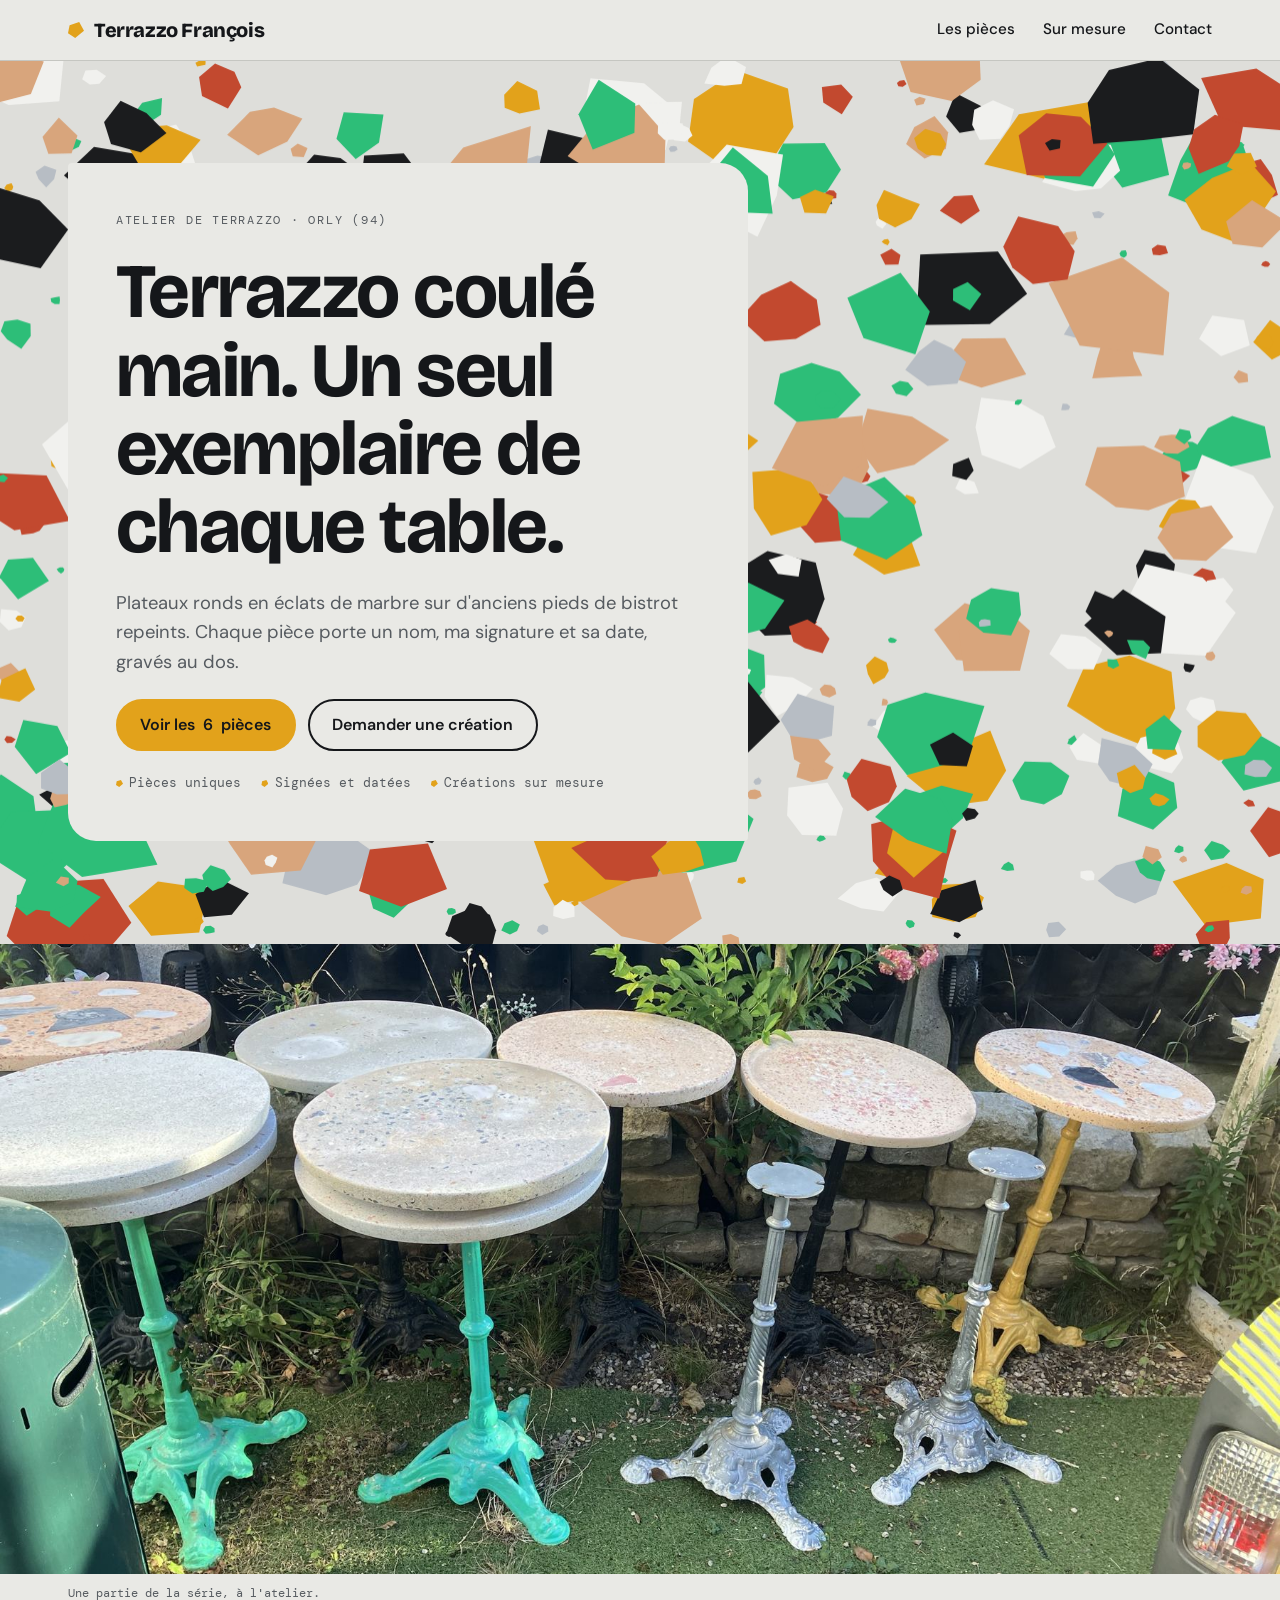
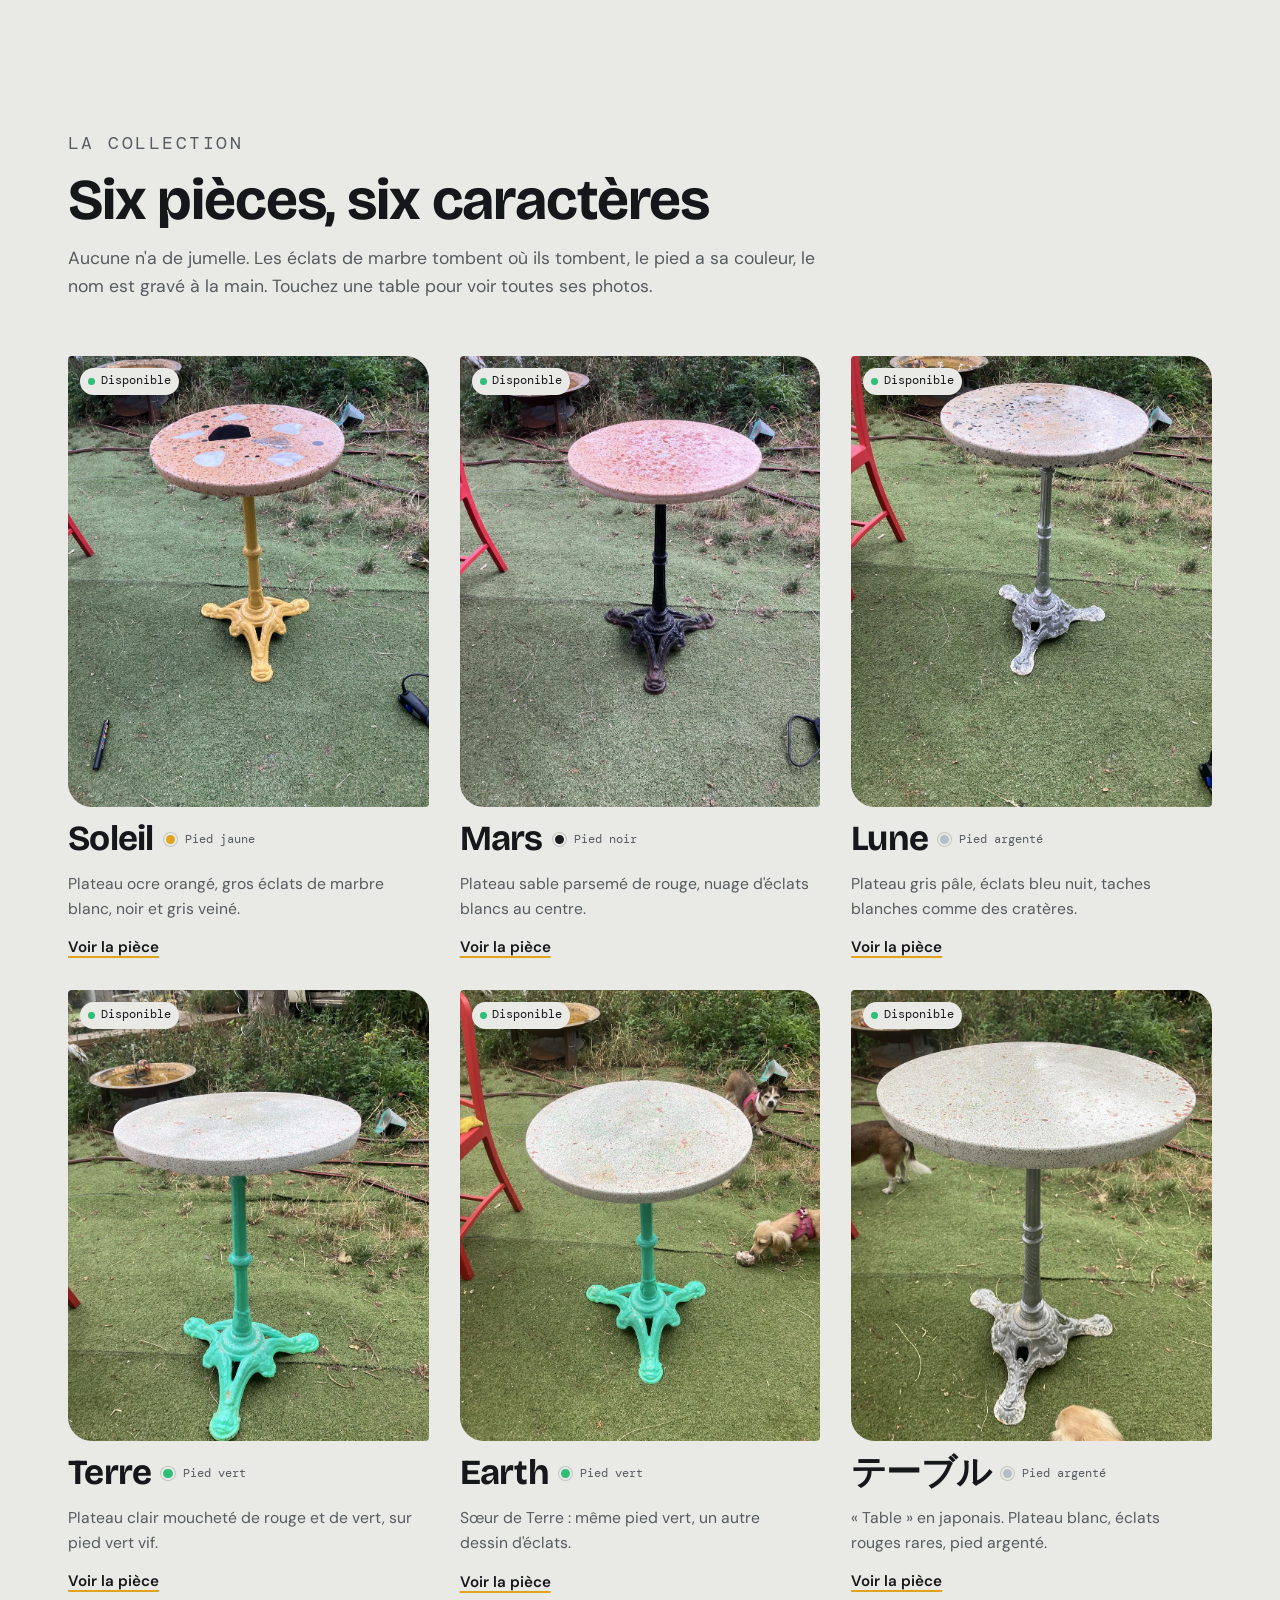
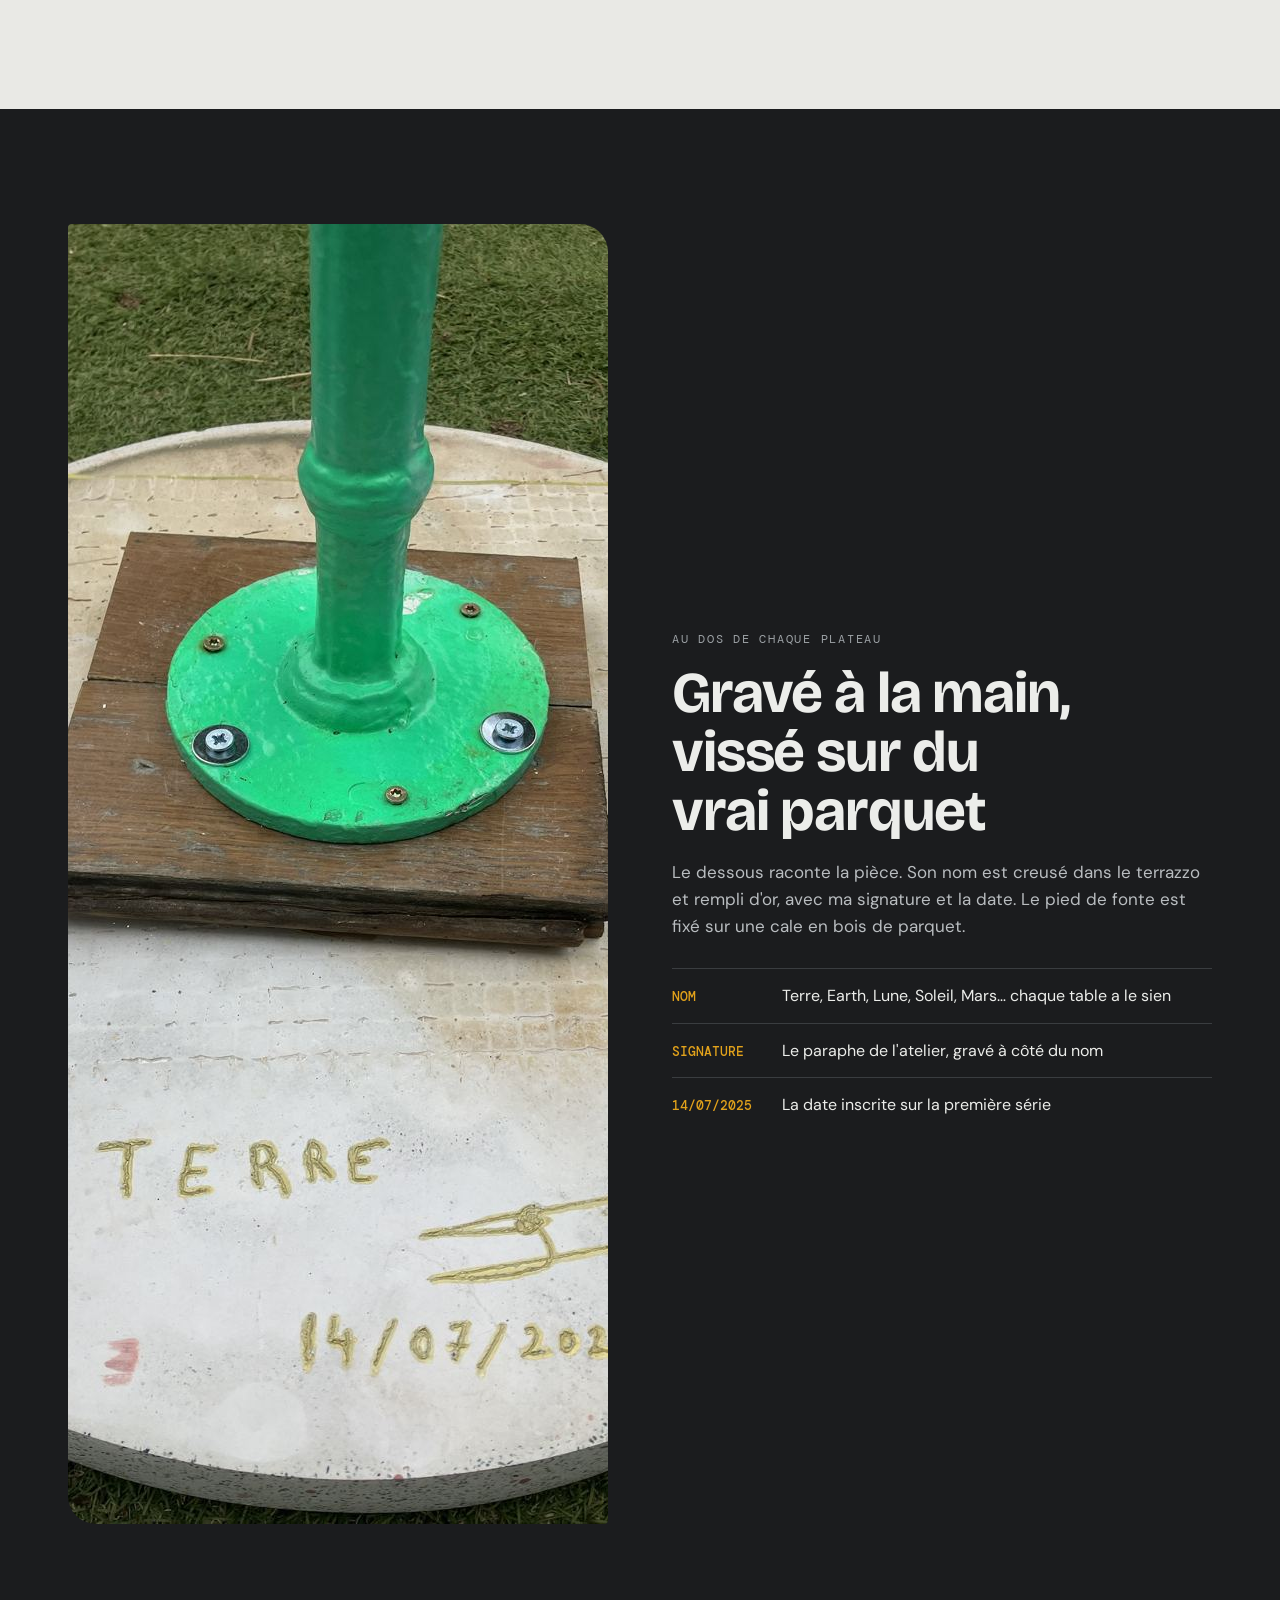
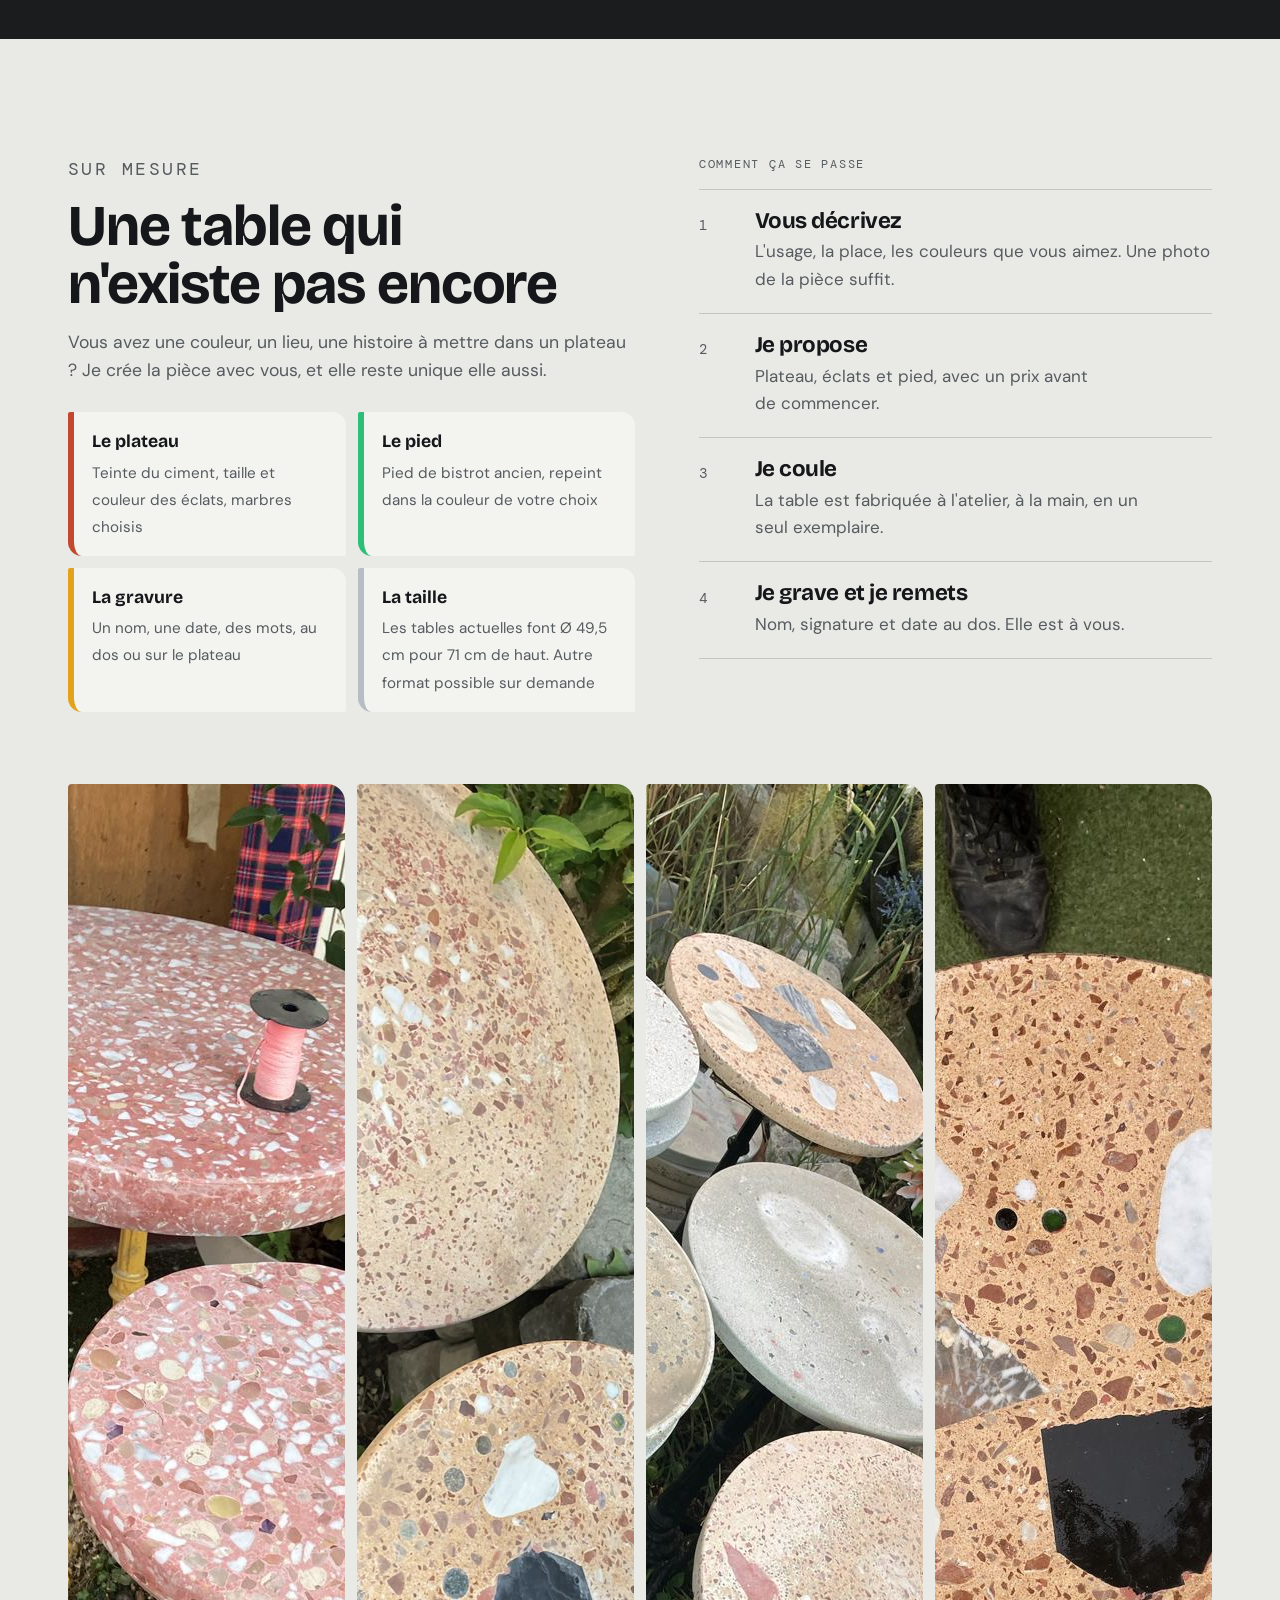
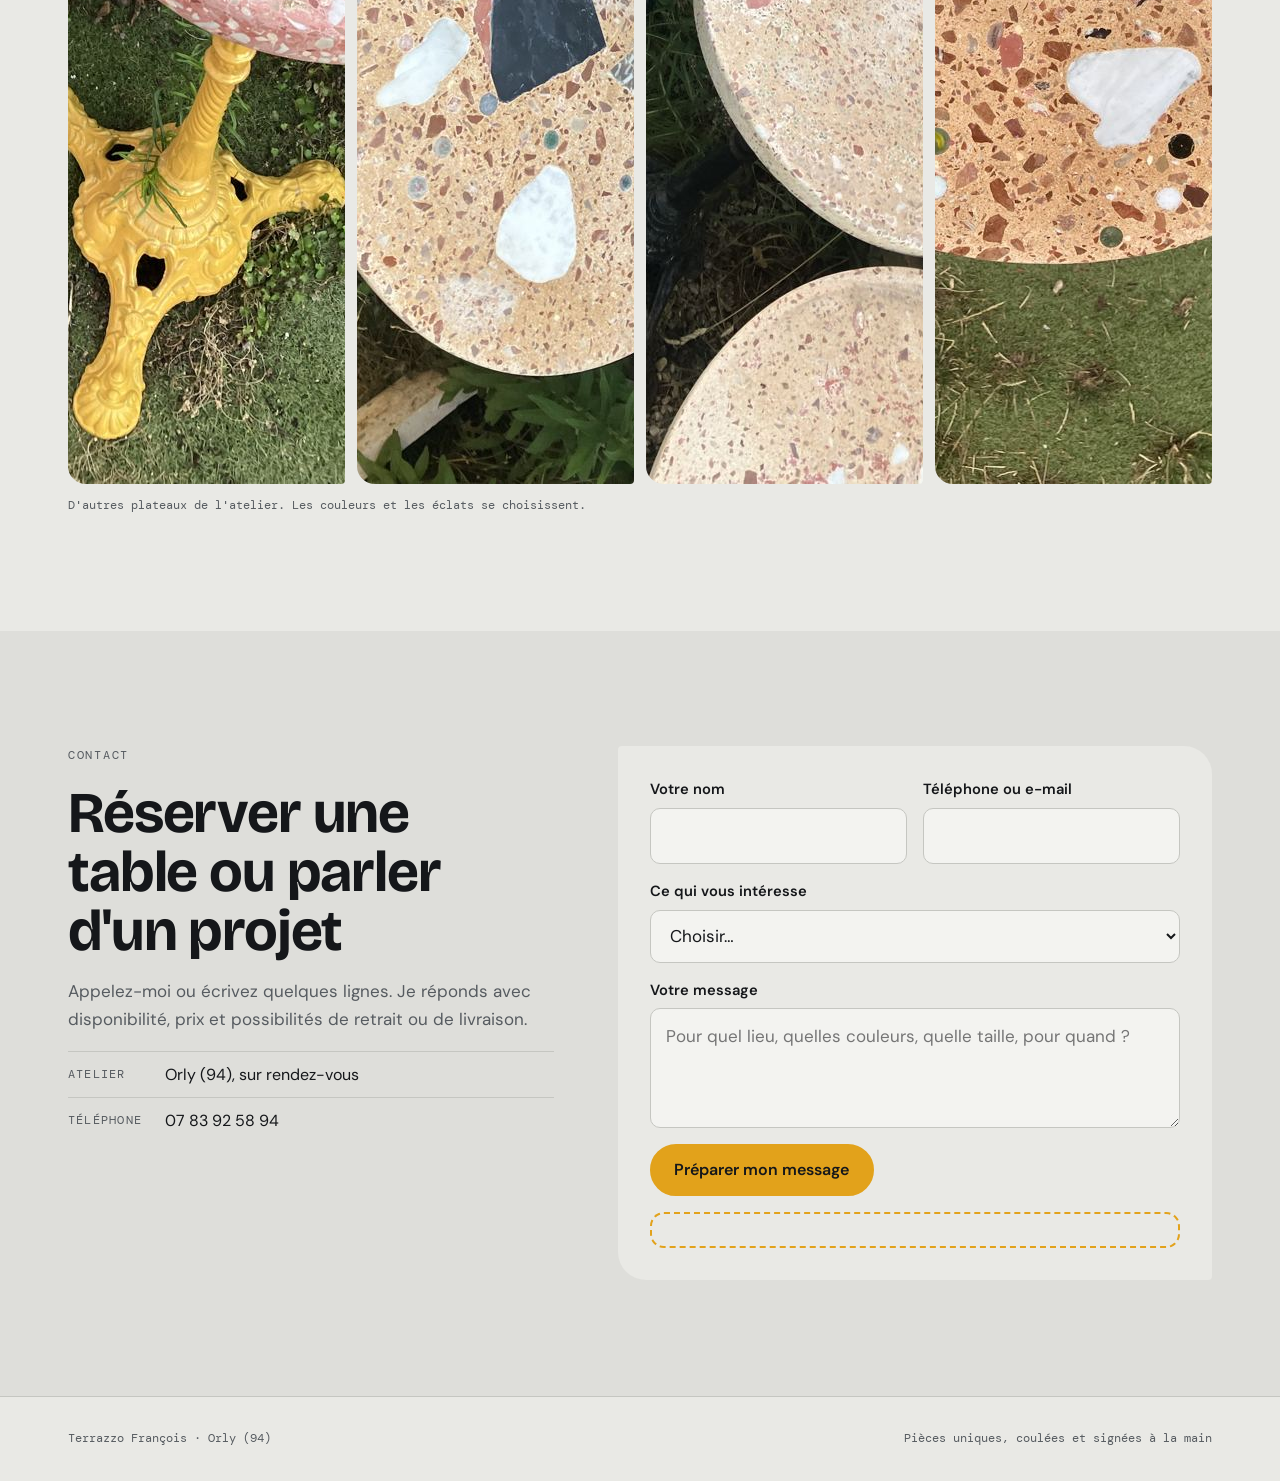
==== index.html @ f38fb872 "Add files via upload" ====
<!doctype html>
<html lang="fr">
<head>
<meta charset="utf-8">
<meta name="viewport" content="width=device-width, initial-scale=1, viewport-fit=cover">
<meta name="description" content="Tables en terrazzo coulées main à Orly. Pièces uniques, signées et datées. Créations sur mesure.">
<meta property="og:title" content="Terrazzo François">
<meta property="og:description" content="Tables en terrazzo coulées main à Orly. Pièces uniques, signées et datées. Créations sur mesure.">
<meta property="og:image" content="img/groupe.jpg">
<title>Terrazzo François</title>
<link rel="preconnect" href="https://fonts.googleapis.com">
<link rel="preconnect" href="https://fonts.gstatic.com" crossorigin>
<link rel="stylesheet" href="https://fonts.googleapis.com/css2?family=Bricolage+Grotesque:opsz,wght@12..96,500..800&family=DM+Sans:wght@400;500;600&family=DM+Mono:wght@400;500&family=Noto+Sans+JP:wght@600&text=%E3%83%86%E3%83%BC%E3%83%96%E3%83%AB&display=swap">
<style>
/* Layout: a terrazzo field (generated chips) behind a solid headline panel; then a gallery of six one-of-one pieces, each opening into a four-photo viewer; custom orders and contact below. */
:root{
  --bg:#E9E9E5; --bg2:#DEDEDA; --card:#F3F3F0; --fg:#15171A; --mute:#565B60; --line:#C5C6C1;
  --accent:#E2A21B; --accent-ink:#15171A;
  --c-green:#2DBE78; --c-yellow:#E2A21B; --c-black:#1B1C1E; --c-silver:#B7BDC4; --c-red:#C2492F; --c-ochre:#D8A57C;
  --f-display:"Bricolage Grotesque","Helvetica Neue",Arial,sans-serif;
  --f-body:"DM Sans","Helvetica Neue",Arial,sans-serif;
  --f-mono:"DM Mono",ui-monospace,Menlo,Consolas,monospace;
  --gutter:clamp(16px,4vw,48px);
}
@media (prefers-color-scheme:dark){:root:not([data-theme="light"]){
  --bg:#111314; --bg2:#191C1E; --card:#1A1D1F; --fg:#ECEDEA; --mute:#A3A8AB; --line:#2F3336; --c-black:#3A3D40; color-scheme:dark}}
:root[data-theme="dark"]{
  --bg:#111314; --bg2:#191C1E; --card:#1A1D1F; --fg:#ECEDEA; --mute:#A3A8AB; --line:#2F3336; --c-black:#3A3D40; color-scheme:dark}

*{box-sizing:border-box}
html{scroll-behavior:smooth;scroll-padding-top:72px}
body{margin:0;background:var(--bg);color:var(--fg);font-family:var(--f-body);font-size:17px;line-height:1.6;padding-inline:0}
img{display:block;max-width:100%}
a{color:inherit}
:focus-visible{outline:3px solid var(--accent);outline-offset:3px}
.wrap{max-width:1240px;margin-inline:auto;padding-inline:var(--gutter)}
h1,h2,h3{font-family:var(--f-display);font-weight:700;letter-spacing:-.02em;line-height:1.02;margin:0;text-wrap:balance}
h2{font-size:clamp(2rem,5vw,3.6rem)}
p{margin:0;text-wrap:pretty}
.eyebrow{font-family:var(--f-mono);font-size:.78rem;letter-spacing:.14em;text-transform:uppercase;color:var(--mute)}
.btn{display:inline-flex;align-items:center;gap:.5em;font:600 1rem/1 var(--f-body);padding:1em 1.4em;border-radius:999px;border:2px solid var(--fg);background:transparent;color:var(--fg);text-decoration:none;cursor:pointer}
.btn.primary{background:var(--accent);border-color:var(--accent);color:var(--accent-ink)}
.btn:hover{transform:translateY(-1px)}
.btn.primary:hover{filter:brightness(1.06)}

/* header */
.top{position:sticky;top:env(safe-area-inset-top,0px);z-index:20;background:var(--bg);border-bottom:1px solid var(--line)}
.top .wrap{display:flex;align-items:center;justify-content:space-between;gap:16px;min-height:60px;flex-wrap:wrap;padding-block:6px}
.brand{font-family:var(--f-display);font-weight:800;font-size:1.25rem;letter-spacing:-.02em;text-decoration:none;display:flex;align-items:center;gap:.5em}
.brand i{display:inline-block;width:.8em;height:.8em;background:var(--accent);clip-path:polygon(10% 20%,70% 0,100% 55%,45% 100%,0 70%)}
.top nav{display:flex;gap:clamp(12px,2.4vw,28px);font-size:.95rem;font-weight:500}
.top nav a{text-decoration:none;padding:.4em 0;border-bottom:2px solid transparent}
.top nav a:hover{border-color:var(--accent)}

/* hero */
.hero{position:relative;padding-block:clamp(40px,8vw,110px);overflow:hidden;background:var(--bg2)}
#chips{position:absolute;inset:0;width:100%;height:100%}
.hero .wrap{position:relative}
.panel{background:var(--bg);max-width:680px;padding:clamp(22px,4vw,48px);display:flex;flex-direction:column;gap:22px;border-radius:4px 28px 4px 28px}
.panel h1{font-size:clamp(2.4rem,6.4vw,4.8rem)}
.panel .lead{font-size:1.15rem;color:var(--mute);max-width:46ch}
.ctas{display:flex;flex-wrap:wrap;gap:12px}
.facts{display:flex;flex-wrap:wrap;gap:8px 20px;font-family:var(--f-mono);font-size:.8rem;color:var(--mute)}
.facts span::before{content:"";display:inline-block;width:.55em;height:.55em;background:var(--accent);margin-right:.5em;clip-path:polygon(10% 20%,70% 0,100% 55%,45% 100%,0 70%)}

.group{margin:0}
.group img{width:100%;max-height:70vh;object-fit:cover}
.group figcaption{font-family:var(--f-mono);font-size:.78rem;color:var(--mute);padding-block:10px}

/* collection */
.section{padding-block:clamp(56px,9vw,120px)}
.head{display:flex;flex-direction:column;gap:14px;margin-bottom:clamp(28px,5vw,56px);max-width:760px}
.head p{color:var(--mute);font-size:1.1rem}
.grid{display:grid;grid-template-columns:repeat(3,minmax(0,1fr));gap:clamp(16px,2.4vw,32px)}
@media (max-width:900px){.grid{grid-template-columns:repeat(2,minmax(0,1fr))}}
@media (max-width:560px){.grid{grid-template-columns:minmax(0,1fr)}}
.card{background:none;border:0;padding:0;text-align:left;color:inherit;font:inherit;cursor:pointer;display:flex;flex-direction:column;gap:14px;min-width:0}
.card .ph{position:relative;aspect-ratio:4/5;overflow:hidden;background:var(--bg2);border-radius:4px 24px 4px 24px}
.card .ph img{width:100%;height:100%;object-fit:cover;transition:transform .5s}
.card:hover .ph img{transform:scale(1.04)}
.card .tag{position:absolute;left:12px;top:12px;background:var(--bg);color:var(--fg);font-family:var(--f-mono);font-size:.72rem;padding:.35em .7em;border-radius:999px;display:flex;align-items:center;gap:.5em}
.dot{width:.6em;height:.6em;border-radius:50%;background:var(--c-green)}
.card .row{display:flex;align-items:center;justify-content:space-between;gap:10px}
.card h3{font-size:clamp(1.7rem,3vw,2.2rem)}
.sw{display:flex;align-items:center;gap:8px;font-family:var(--f-mono);font-size:.74rem;color:var(--mute)}
.sw i{width:1.1em;height:1.1em;border-radius:50%;border:2px solid var(--bg);box-shadow:0 0 0 1px var(--line)}
.card p{color:var(--mute);font-size:.98rem}
.card .more{font-weight:600;font-size:.95rem;text-decoration:underline;text-underline-offset:4px;text-decoration-thickness:2px;text-decoration-color:var(--accent)}

/* signature */
.sign{background:var(--c-black);color:#ECEDEA}
.sign .wrap{display:grid;grid-template-columns:minmax(0,1fr) minmax(0,1fr);gap:clamp(24px,5vw,72px);align-items:center}
@media (max-width:820px){.sign .wrap{grid-template-columns:minmax(0,1fr)}}
.sign img{width:100%;aspect-ratio:1/1;object-fit:cover;object-position:50% 78%;border-radius:4px 28px 4px 28px}
.sign h2{margin-bottom:18px}
.sign p{color:#B9BDC0;max-width:48ch}
.sign ul{list-style:none;padding:0;margin:28px 0 0;display:flex;flex-direction:column;gap:14px;font-size:1rem}
.sign li{display:flex;gap:14px;align-items:baseline;border-top:1px solid #3A3D40;padding-top:14px}
.sign li b{font-family:var(--f-mono);font-weight:500;font-size:.8rem;color:var(--accent);min-width:7.5em}
.sign .eyebrow{color:#9DA2A6;display:block;margin-bottom:14px}

/* custom */
.custom{display:grid;grid-template-columns:minmax(0,1.05fr) minmax(0,.95fr);gap:clamp(24px,5vw,72px)}
@media (max-width:860px){.custom{grid-template-columns:minmax(0,1fr)}}
.opts{display:grid;grid-template-columns:repeat(2,minmax(0,1fr));gap:12px;margin-top:28px}
@media (max-width:520px){.opts{grid-template-columns:minmax(0,1fr)}}
.opt{padding:16px 18px;background:var(--card);border-left:6px solid var(--oc,var(--accent));border-radius:2px 14px 2px 14px}
.opt b{display:block;font-family:var(--f-display);font-size:1.1rem;margin-bottom:2px}
.opt span{color:var(--mute);font-size:.95rem}
.steps{list-style:none;margin:0;padding:0;display:flex;flex-direction:column}
.steps li{display:grid;grid-template-columns:2.6rem minmax(0,1fr);gap:14px;padding-block:20px;border-top:1px solid var(--line)}
.steps li:last-child{border-bottom:1px solid var(--line)}
.steps .n{font-family:var(--f-mono);font-size:.9rem;color:var(--mute);padding-top:.3em}
.steps h3{font-size:1.4rem;margin-bottom:6px}
.steps p{color:var(--mute)}
.steps-title{font-family:var(--f-mono);font-size:.78rem;letter-spacing:.14em;text-transform:uppercase;color:var(--mute);margin-bottom:14px}

.strip{display:grid;grid-template-columns:repeat(4,minmax(0,1fr));gap:12px;margin-top:clamp(40px,6vw,72px)}
@media (max-width:760px){.strip{grid-template-columns:repeat(2,minmax(0,1fr))}}
.strip img{width:100%;aspect-ratio:3/4;object-fit:cover;border-radius:4px 18px 4px 18px}
.strip-cap{font-family:var(--f-mono);font-size:.78rem;color:var(--mute);margin-top:12px}

/* contact */
.contact{background:var(--bg2)}
.cwrap{display:grid;grid-template-columns:minmax(0,.9fr) minmax(0,1.1fr);gap:clamp(24px,5vw,72px)}
@media (max-width:860px){.cwrap{grid-template-columns:minmax(0,1fr)}}
.cinfo{display:flex;flex-direction:column;gap:18px}
.cinfo p{color:var(--mute)}
.dl{display:grid;gap:10px;font-size:1rem;margin:0}
.dl div{display:flex;gap:12px;border-top:1px solid var(--line);padding-top:10px}
.dl dt{font-family:var(--f-mono);font-size:.76rem;text-transform:uppercase;letter-spacing:.1em;color:var(--mute);min-width:7em;padding-top:.25em}
.dl dd{margin:0;user-select:all;min-width:0;overflow-wrap:anywhere}
form{display:flex;flex-direction:column;gap:16px;background:var(--bg);padding:clamp(18px,3vw,32px);border-radius:4px 28px 4px 28px}
.f{display:flex;flex-direction:column;gap:6px;min-width:0}
.f label{font-weight:600;font-size:.92rem}
.f input,.f select,.f textarea{font:inherit;color:var(--fg);background:var(--card);border:1.5px solid var(--line);border-radius:10px;padding:.8em .9em;width:100%;min-width:0}
.f textarea{min-height:120px;resize:vertical}
.two{display:grid;grid-template-columns:repeat(2,minmax(0,1fr));gap:16px}
@media (max-width:520px){.two{grid-template-columns:minmax(0,1fr)}}
.out{display:flex;flex-direction:column;gap:12px;border:2px dashed var(--accent);border-radius:14px;padding:16px}
.out pre{margin:0;white-space:pre-wrap;font-family:var(--f-mono);font-size:.84rem;user-select:all;overflow-wrap:anywhere}
.out .acts{display:flex;flex-wrap:wrap;gap:10px;align-items:center}
.out small{color:var(--mute)}
footer{padding-block:32px;border-top:1px solid var(--line);font-family:var(--f-mono);font-size:.78rem;color:var(--mute)}
footer .wrap{display:flex;flex-wrap:wrap;gap:8px 24px;justify-content:space-between}

/* viewer */
dialog{border:0;padding:0;background:var(--bg);color:var(--fg);width:min(1080px,calc(100% - 24px));max-height:calc(100% - 24px);border-radius:4px 28px 4px 28px;overflow:auto}
dialog::backdrop{background:rgba(10,11,12,.72)}
.v{display:grid;grid-template-columns:minmax(0,1.1fr) minmax(0,.9fr)}
@media (max-width:820px){.v{grid-template-columns:minmax(0,1fr)}}
.v .gal{background:var(--bg2);padding:clamp(12px,2vw,20px);display:flex;flex-direction:column;gap:12px;min-width:0}
.v .big{width:100%;aspect-ratio:3/4;object-fit:cover;border-radius:4px 20px 4px 20px;max-height:76vh;margin-inline:auto}
.thumbs{display:grid;grid-template-columns:repeat(4,minmax(0,1fr));gap:8px}
.thumbs button{padding:0;border:2px solid transparent;background:none;cursor:pointer;border-radius:8px;overflow:hidden;aspect-ratio:1}
.thumbs button[aria-current="true"]{border-color:var(--accent)}
.thumbs img{width:100%;height:100%;object-fit:cover}
.v .info{padding:clamp(20px,3vw,40px);display:flex;flex-direction:column;gap:18px;min-width:0}
.v h2{font-size:clamp(2.4rem,5vw,3.6rem)}
.v .insc{font-family:var(--f-mono);font-size:.82rem;color:var(--mute)}
.v .info p{color:var(--mute)}
.spec{display:grid;gap:8px;margin:0;font-size:.95rem}
.spec div{display:flex;gap:12px;border-top:1px solid var(--line);padding-top:8px}
.spec dt{font-family:var(--f-mono);font-size:.74rem;text-transform:uppercase;letter-spacing:.1em;color:var(--mute);min-width:7.5em;padding-top:.25em}
.spec dd{margin:0;min-width:0}
.close{position:sticky;top:0;float:right;margin:10px 10px -50px 0;z-index:2;width:44px;height:44px;border-radius:50%;border:0;background:var(--bg);color:var(--fg);font-size:1.4rem;cursor:pointer;box-shadow:0 0 0 1px var(--line)}
@media (prefers-reduced-motion:reduce){html{scroll-behavior:auto}*{transition:none!important}}
</style>
</head>
<body>


<header class="top">
  <div class="wrap">
    <a class="brand" href="#haut"><i aria-hidden="true"></i>Terrazzo François</a>
    <nav aria-label="Navigation principale">
      <a href="#pieces">Les pièces</a>
      <a href="#sur-mesure">Sur mesure</a>
      <a href="#contact">Contact</a>
    </nav>
  </div>
</header>

<main id="haut">
  <section class="hero">
    <canvas id="chips" aria-hidden="true"></canvas>
    <div class="wrap">
      <div class="panel">
        <p class="eyebrow">Atelier de terrazzo · Orly (94)</p>
        <h1>Terrazzo coulé main. Un seul exemplaire de chaque table.</h1>
        <p class="lead">Plateaux ronds en éclats de marbre sur d'anciens pieds de bistrot repeints. Chaque pièce porte un nom, ma signature et sa date, gravés au dos.</p>
        <div class="ctas">
          <a class="btn primary" href="#pieces">Voir les <span id="count">6</span> pièces</a>
          <a class="btn" href="#sur-mesure">Demander une création</a>
        </div>
        <div class="facts"><span>Pièces uniques</span><span>Signées et datées</span><span>Créations sur mesure</span></div>
      </div>
    </div>
  </section>

  <figure class="group">
    <img src="img/groupe.jpg" alt="Les tables en terrazzo alignées dans le jardin de l'atelier : pieds verts, argentés, jaune et noirs" width="1800" height="1350" fetchpriority="high">
    <div class="wrap"><figcaption>Une partie de la série, à l'atelier.</figcaption></div>
  </figure>

  <section class="section" id="pieces">
    <div class="wrap">
      <div class="head">
        <p class="eyebrow">La collection</p>
        <h2>Six pièces, six caractères</h2>
        <p>Aucune n'a de jumelle. Les éclats de marbre tombent où ils tombent, le pied a sa couleur, le nom est gravé à la main. Touchez une table pour voir toutes ses photos.</p>
      </div>
      <div class="grid" id="grid"></div>
    </div>
  </section>

  <section class="section sign">
    <div class="wrap">
      <img src="img/terre-4.jpg" alt="Le dessous du plateau Terre : le nom, la signature et la date 14/07/2025 gravés dans le terrazzo, avec le pied vissé sur une cale en bois de parquet" loading="lazy" width="975" height="1300">
      <div>
        <span class="eyebrow">Au dos de chaque plateau</span>
        <h2>Gravé à la main, vissé sur du vrai parquet</h2>
        <p>Le dessous raconte la pièce. Son nom est creusé dans le terrazzo et rempli d'or, avec ma signature et la date. Le pied de fonte est fixé sur une cale en bois de parquet.</p>
        <ul>
          <li><b>NOM</b><span>Terre, Earth, Lune, Soleil, Mars… chaque table a le sien</span></li>
          <li><b>SIGNATURE</b><span>Le paraphe de l'atelier, gravé à côté du nom</span></li>
          <li><b>14/07/2025</b><span>La date inscrite sur la première série</span></li>
        </ul>
      </div>
    </div>
  </section>

  <section class="section" id="sur-mesure">
    <div class="wrap">
      <div class="custom">
        <div>
          <div class="head" style="margin-bottom:0">
            <p class="eyebrow">Sur mesure</p>
            <h2>Une table qui n'existe pas encore</h2>
            <p>Vous avez une couleur, un lieu, une histoire à mettre dans un plateau ? Je crée la pièce avec vous, et elle reste unique elle aussi.</p>
          </div>
          <div class="opts">
            <div class="opt" style="--oc:var(--c-red)"><b>Le plateau</b><span>Teinte du ciment, taille et couleur des éclats, marbres choisis</span></div>
            <div class="opt" style="--oc:var(--c-green)"><b>Le pied</b><span>Pied de bistrot ancien, repeint dans la couleur de votre choix</span></div>
            <div class="opt" style="--oc:var(--c-yellow)"><b>La gravure</b><span>Un nom, une date, des mots, au dos ou sur le plateau</span></div>
            <div class="opt" style="--oc:var(--c-silver)"><b>La taille</b><span>Les tables actuelles font Ø 49,5 cm pour 71 cm de haut. Autre format possible sur demande</span></div>
          </div>
        </div>
        <div>
          <p class="steps-title">Comment ça se passe</p>
          <ol class="steps">
            <li><span class="n">1</span><div><h3>Vous décrivez</h3><p>L'usage, la place, les couleurs que vous aimez. Une photo de la pièce suffit.</p></div></li>
            <li><span class="n">2</span><div><h3>Je propose</h3><p>Plateau, éclats et pied, avec un prix avant de commencer.</p></div></li>
            <li><span class="n">3</span><div><h3>Je coule</h3><p>La table est fabriquée à l'atelier, à la main, en un seul exemplaire.</p></div></li>
            <li><span class="n">4</span><div><h3>Je grave et je remets</h3><p>Nom, signature et date au dos. Elle est à vous.</p></div></li>
          </ol>
        </div>
      </div>

      <div class="strip">
        <img src="img/atelier-2863.jpg" alt="Deux plateaux rose et blanc en terrazzo sur pieds jaunes" loading="lazy" width="975" height="1300">
        <img src="img/atelier-2861.jpg" alt="Plateaux de terrazzo vus du dessus, avec gros éclats de marbre blanc et noir" loading="lazy" width="975" height="1300">
        <img src="img/atelier-2860.jpg" alt="Plateaux de terrazzo aux teintes sable, rouge et gris dans le jardin" loading="lazy" width="975" height="1300">
        <img src="img/soleil-2.jpg" alt="Détail du plateau Soleil, éclats de marbre sur fond ocre" loading="lazy" width="975" height="1300">
      </div>
      <p class="strip-cap">D'autres plateaux de l'atelier. Les couleurs et les éclats se choisissent.</p>
    </div>
  </section>

  <section class="section contact" id="contact">
    <div class="wrap cwrap">
      <div class="cinfo">
        <p class="eyebrow">Contact</p>
        <h2>Réserver une table ou parler d'un projet</h2>
        <p>Appelez-moi ou écrivez quelques lignes. Je réponds avec disponibilité, prix et possibilités de retrait ou de livraison.</p>
        <dl class="dl" id="dl">
          <div><dt>Atelier</dt><dd>Orly (94), sur rendez-vous</dd></div>
        </dl>
      </div>
      <form id="form" novalidate>
        <div class="two">
          <div class="f"><label for="nom">Votre nom</label><input id="nom" autocomplete="name"></div>
          <div class="f"><label for="coord">Téléphone ou e-mail</label><input id="coord" autocomplete="tel"></div>
        </div>
        <div class="f"><label for="piece">Ce qui vous intéresse</label>
          <select id="piece"></select></div>
        <div class="f"><label for="msg">Votre message</label>
          <textarea id="msg" placeholder="Pour quel lieu, quelles couleurs, quelle taille, pour quand ?"></textarea></div>
        <button class="btn primary" type="submit" style="align-self:flex-start">Préparer mon message</button>
        <div id="out" class="out" hidden></div>
      </form>
    </div>
  </section>
</main>

<footer><div class="wrap"><span>Terrazzo François · Orly (94)</span><span>Pièces uniques, coulées et signées à la main</span></div></footer>

<dialog id="dlg" aria-labelledby="v-name">
  <button class="close" id="close" aria-label="Fermer">×</button>
  <div class="v">
    <div class="gal"><img class="big" id="big" alt="" width="975" height="1300"><div class="thumbs" id="thumbs"></div></div>
    <div class="info">
      <p class="insc" id="v-insc"></p>
      <h2 id="v-name"></h2>
      <p id="v-desc"></p>
      <dl class="spec" id="v-spec"></dl>
      <div class="ctas"><button class="btn primary" id="v-ask">Je veux cette pièce</button></div>
    </div>
  </div>
</dialog>

<script>
/* ===== À renseigner pour la mise en ligne ===== */
const CONTACT = { phone:"07 83 92 58 94", email:"", instagram:"" };

const PIECES = [
  {id:"soleil",name:"Soleil",tag:"Pied jaune",pied:"#E2A21B",piedName:"Jaune",
   short:"Plateau ocre orangé, gros éclats de marbre blanc, noir et gris veiné.",
   desc:"Le plus généreux de la série. Un plateau ocre orangé où flottent de grands éclats de marbre blanc, un noir profond, un gris veiné, et de petites pastilles rondes. Le pied jaune fait le reste.",
   plateau:"Ocre orangé, grands éclats de marbre blanc, noir et gris",alt:["De profil, en situation","Plateau vu du dessus","Dessous et pied","Gravure : Soleil, signature, date"]},
  {id:"mars",name:"Mars",tag:"Pied noir",pied:"#1B1C1E",piedName:"Noir",
   short:"Plateau sable parsemé de rouge, nuage d'éclats blancs au centre.",
   desc:"Un plateau sable chaud traversé d'éclats rouges, avec un nuage de marbre blanc au centre. Sur son pied noir de bistrot, c'est la plus classique des six, et la plus rouge.",
   plateau:"Sable, éclats rouges, nuage de marbre blanc",alt:["De profil, en situation","Plateau vu du dessus","Dessous et pied","Gravure : Mars, signature, date"]},
  {id:"lune",name:"Lune",tag:"Pied argenté",pied:"#B7BDC4",piedName:"Argenté",
   short:"Plateau gris pâle, éclats bleu nuit, taches blanches comme des cratères.",
   desc:"Un plateau gris pâle semé d'éclats bleu nuit et noirs, avec de grandes taches de marbre blanc qui rappellent des cratères. Le pied argenté et ouvragé lui donne un air d'objet venu d'ailleurs.",
   plateau:"Gris pâle, éclats bleu nuit et noirs, taches de marbre blanc",alt:["De profil, en situation","Plateau vu du dessus","Dessous et pied","Gravure : Lune, signature, date"]},
  {id:"terre",name:"Terre",tag:"Pied vert",pied:"#2DBE78",piedName:"Vert vif",
   short:"Plateau clair moucheté de rouge et de vert, sur pied vert vif.",
   desc:"Un plateau clair fin comme du sel, moucheté de petits éclats rouges et de touches vertes. Le pied vert vif reprend la couleur de la mousse. Elle a une sœur, Earth, jamais tout à fait pareille.",
   plateau:"Blanc cassé, fins éclats rouges et verts",alt:["De profil, en situation","Plateau vu du dessus","Dessous et pied","Gravure : Terre, signature, date"]},
  {id:"earth",name:"Earth",tag:"Pied vert",pied:"#2DBE78",piedName:"Vert vif",
   short:"Sœur de Terre : même pied vert, un autre dessin d'éclats.",
   desc:"Même famille que Terre, même pied vert, mais les éclats sont tombés autrement. Plateau clair, fins éclats rouges et verts, quelques taches plus larges. La preuve que deux plateaux ne se ressemblent jamais.",
   plateau:"Blanc cassé, éclats rouges et verts, taches plus larges",alt:["De profil, en situation","Plateau vu du dessus","Dessous et pied","Gravure : Earth, signature, date"]},
  {id:"table",name:"テーブル",latin:"Tēburu",tag:"Pied argenté",pied:"#B7BDC4",piedName:"Argenté",
   short:"« Table » en japonais. Plateau blanc, éclats rouges rares, pied argenté.",
   desc:"Son nom est écrit en japonais et se lit « tēburu » : la table. C'est la plus calme, un plateau blanc presque uni, ponctué de rares éclats rouges, sur un pied argenté à cannelures.",
   plateau:"Blanc, rares éclats rouges et verts",alt:["De profil, en situation","Plateau vu du dessus","Dessous et pied","Gravure : テーブル, signature, date"]}
];
const $ = s => document.querySelector(s);
const imgs = p => [1,2,3,4].map(i => `img/${p.id}-${i}.jpg`);
$("#count").textContent = PIECES.length;

/* grille */
$("#grid").innerHTML = PIECES.map(p => `
  <button class="card" data-id="${p.id}" aria-label="Voir ${p.name}">
    <div class="ph"><img src="${imgs(p)[0]}" alt="Table ${p.name}, vue de profil" loading="lazy" width="975" height="1300">
      <span class="tag"><i class="dot"></i>Disponible</span></div>
    <div class="row"><h3 lang="${p.id==='table'?'ja':'fr'}">${p.name}</h3>
      <span class="sw"><i style="background:${p.pied}"></i>${p.tag}</span></div>
    <p>${p.short}</p>
    <span class="more">Voir la pièce</span>
  </button>`).join("");

/* select contact */
$("#piece").innerHTML = `<option value="">Choisir…</option>` +
  PIECES.map(p => `<option value="${p.name}">${p.name} (${p.tag.toLowerCase()})</option>`).join("") +
  `<option value="une création sur mesure">Une création sur mesure</option>`;

/* viewer */
const dlg = $("#dlg"); let cur = null;
function show(i){
  const p = cur, src = imgs(p);
  $("#big").src = src[i]; $("#big").alt = p.alt[i] + " : " + p.name;
  [...$("#thumbs").children].forEach((b,k)=>b.setAttribute("aria-current", k===i));
}
function open(id){
  cur = PIECES.find(p=>p.id===id); if(!cur) return;
  const p = cur;
  $("#v-insc").textContent = "PIÈCE UNIQUE 1/1 · GRAVÉE 14/07/2025";
  $("#v-name").textContent = p.name; $("#v-name").lang = p.id==="table"?"ja":"fr";
  $("#v-desc").textContent = p.desc;
  $("#v-spec").innerHTML = [
    ["Plateau","Terrazzo rond coulé main. "+p.plateau],
    ["Dimensions","Ø 49,5 cm · épaisseur 3,5 cm · hauteur totale 71 cm"],
    ["Pied","Pied de bistrot ancien repeint en "+p.piedName.toLowerCase()],
    ["Fixation","Vissé sur une cale en bois de parquet"],
    ["Gravure","Nom"+(p.latin?" ("+p.latin+")":"")+", signature et date au dos"],
    ["Prix",p.price?p.price+" €":"Sur demande"],
    ["Statut","Disponible"]
  ].map(([a,b])=>`<div><dt>${a}</dt><dd>${b}</dd></div>`).join("");
  $("#thumbs").innerHTML = imgs(p).map((s,k)=>`<button data-k="${k}" aria-label="Photo ${k+1}"><img src="${s}" alt=""></button>`).join("");
  show(0);
  if(!dlg.open) dlg.showModal();
  try{history.replaceState(null,"","#"+id)}catch(e){}
}
$("#grid").addEventListener("click",e=>{const c=e.target.closest(".card"); if(c) open(c.dataset.id)});
$("#thumbs").addEventListener("click",e=>{const b=e.target.closest("button"); if(b) show(+b.dataset.k)});
$("#close").addEventListener("click",()=>dlg.close());
dlg.addEventListener("click",e=>{ if(e.target===dlg) dlg.close() });
dlg.addEventListener("close",()=>{try{history.replaceState(null,"","#pieces")}catch(e){}});
$("#v-ask").addEventListener("click",()=>{
  $("#piece").value = cur.name; dlg.close();
  $("#msg").value = $("#msg").value || `Bonjour, la table ${cur.name} est-elle toujours disponible ?`;
  $("#contact").scrollIntoView();
});
const h = location.hash.slice(1); if(PIECES.some(p=>p.id===h)) open(h);

/* coordonnées affichées seulement si renseignées */
const rows = [];
if(CONTACT.phone) rows.push(["Téléphone",CONTACT.phone]);
if(CONTACT.email) rows.push(["E-mail",CONTACT.email]);
if(CONTACT.instagram) rows.push(["Instagram",CONTACT.instagram]);
$("#dl").insertAdjacentHTML("beforeend", rows.map(([a,b])=>`<div><dt>${a}</dt><dd>${b}</dd></div>`).join(""));

/* formulaire : prépare le message, à copier ou ouvrir */
$("#form").addEventListener("submit",e=>{
  e.preventDefault();
  const nom=$("#nom").value.trim(), coord=$("#coord").value.trim(), piece=$("#piece").value, msg=$("#msg").value.trim();
  const txt = `Bonjour François,\nJe m'intéresse à ${piece||"vos tables en terrazzo"}.\n${msg?msg+"\n":""}\n${nom||""}${coord?" · "+coord:""}`.trim();
  const out=$("#out"); out.hidden=false;
  const links=[];
  if(CONTACT.email) links.push(`<a class="btn" href="mailto:${CONTACT.email}?subject=${encodeURIComponent("Terrazzo François : "+(piece||"demande"))}&body=${encodeURIComponent(txt)}">Ouvrir dans mon e-mail</a>`);
  if(CONTACT.phone) links.push(`<a class="btn" href="sms:${CONTACT.phone.replace(/\s/g,"")}?&body=${encodeURIComponent(txt)}">Ouvrir dans mes SMS</a>`);
  out.innerHTML = `<strong>Votre message est prêt</strong><pre id="pre"></pre>
    <div class="acts"><button type="button" class="btn primary" id="copy">Copier le message</button>${links.join("")}<small id="cs"></small></div>
    <small>Rien n'est envoyé depuis cette page. Copiez le message et envoyez-le par SMS ou e-mail${rows.length?" aux coordonnées ci-contre":""}.</small>`;
  $("#pre").textContent = txt;
  $("#copy").onclick = async ()=>{
    try{ await navigator.clipboard.writeText(txt); $("#cs").textContent="Copié"; }
    catch(_){ const r=document.createRange(); r.selectNodeContents($("#pre")); const s=getSelection(); s.removeAllRanges(); s.addRange(r); $("#cs").textContent="Texte sélectionné, copiez-le"; }
  };
});

/* champ d'éclats de terrazzo (hero) */
(function(){
  const cv=$("#chips"), ctx=cv.getContext("2d");
  const pal=["#2DBE78","#E2A21B","#1B1C1E","#B7BDC4","#C2492F","#D8A57C","#F1F1EE"];
  let seed=14072025; const rnd=()=>{seed=(seed*1664525+1013904223)%4294967296;return seed/4294967296};
  function draw(){
    const r=cv.parentElement.getBoundingClientRect(), d=Math.min(devicePixelRatio||1,2);
    cv.width=r.width*d; cv.height=r.height*d; ctx.setTransform(d,0,0,d,0,0);
    seed=14072025; const n=Math.round(r.width*r.height/2600);
    for(let i=0;i<n;i++){
      const x=rnd()*r.width,y=rnd()*r.height,s=5+Math.pow(rnd(),2.4)*70,k=5+Math.floor(rnd()*3),rot=rnd()*6.28;
      ctx.fillStyle=pal[Math.floor(Math.pow(rnd(),1.3)*pal.length)];
      ctx.beginPath();
      for(let j=0;j<k;j++){const a=rot+j/k*6.283,rr=s*(.55+rnd()*.5);ctx.lineTo(x+Math.cos(a)*rr,y+Math.sin(a)*rr*.8)}
      ctx.closePath();ctx.fill();
    }
  }
  draw(); let t; addEventListener("resize",()=>{clearTimeout(t);t=setTimeout(draw,150)});
})();
</script>

</body>
</html>
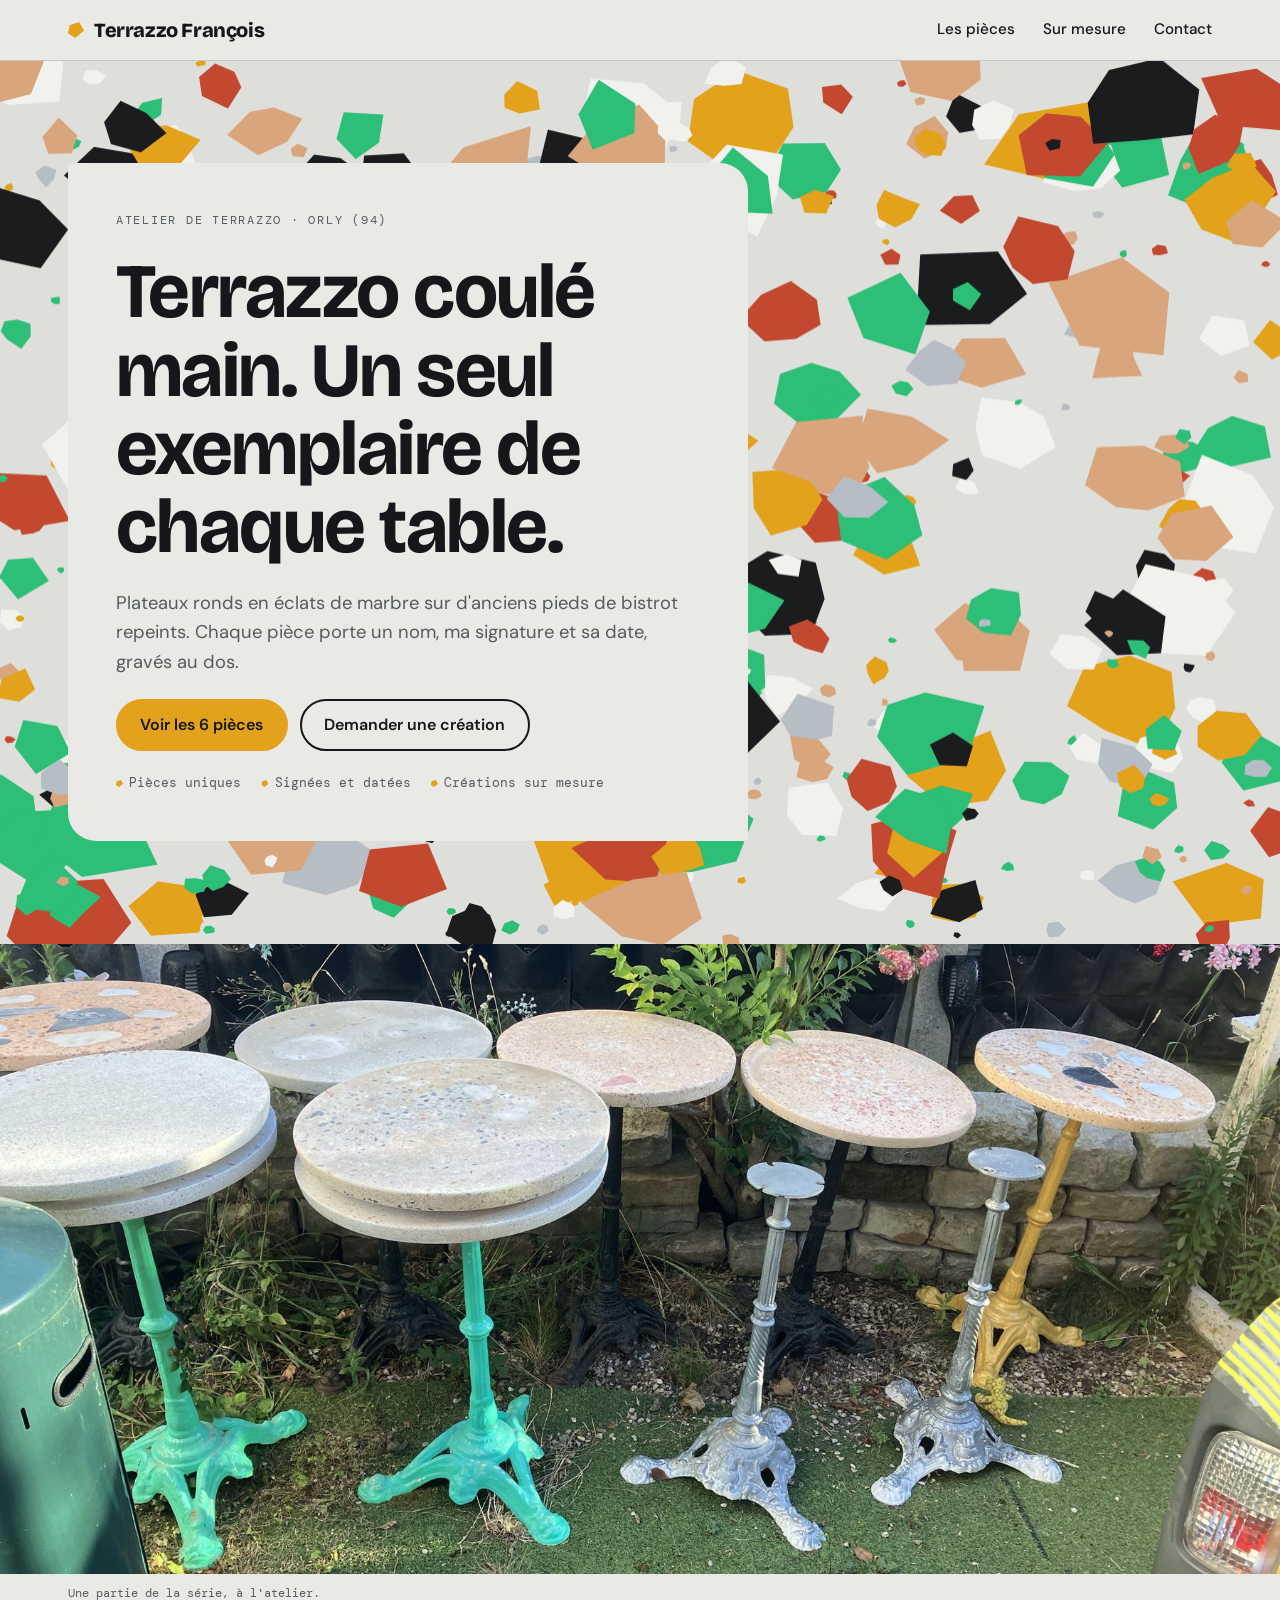
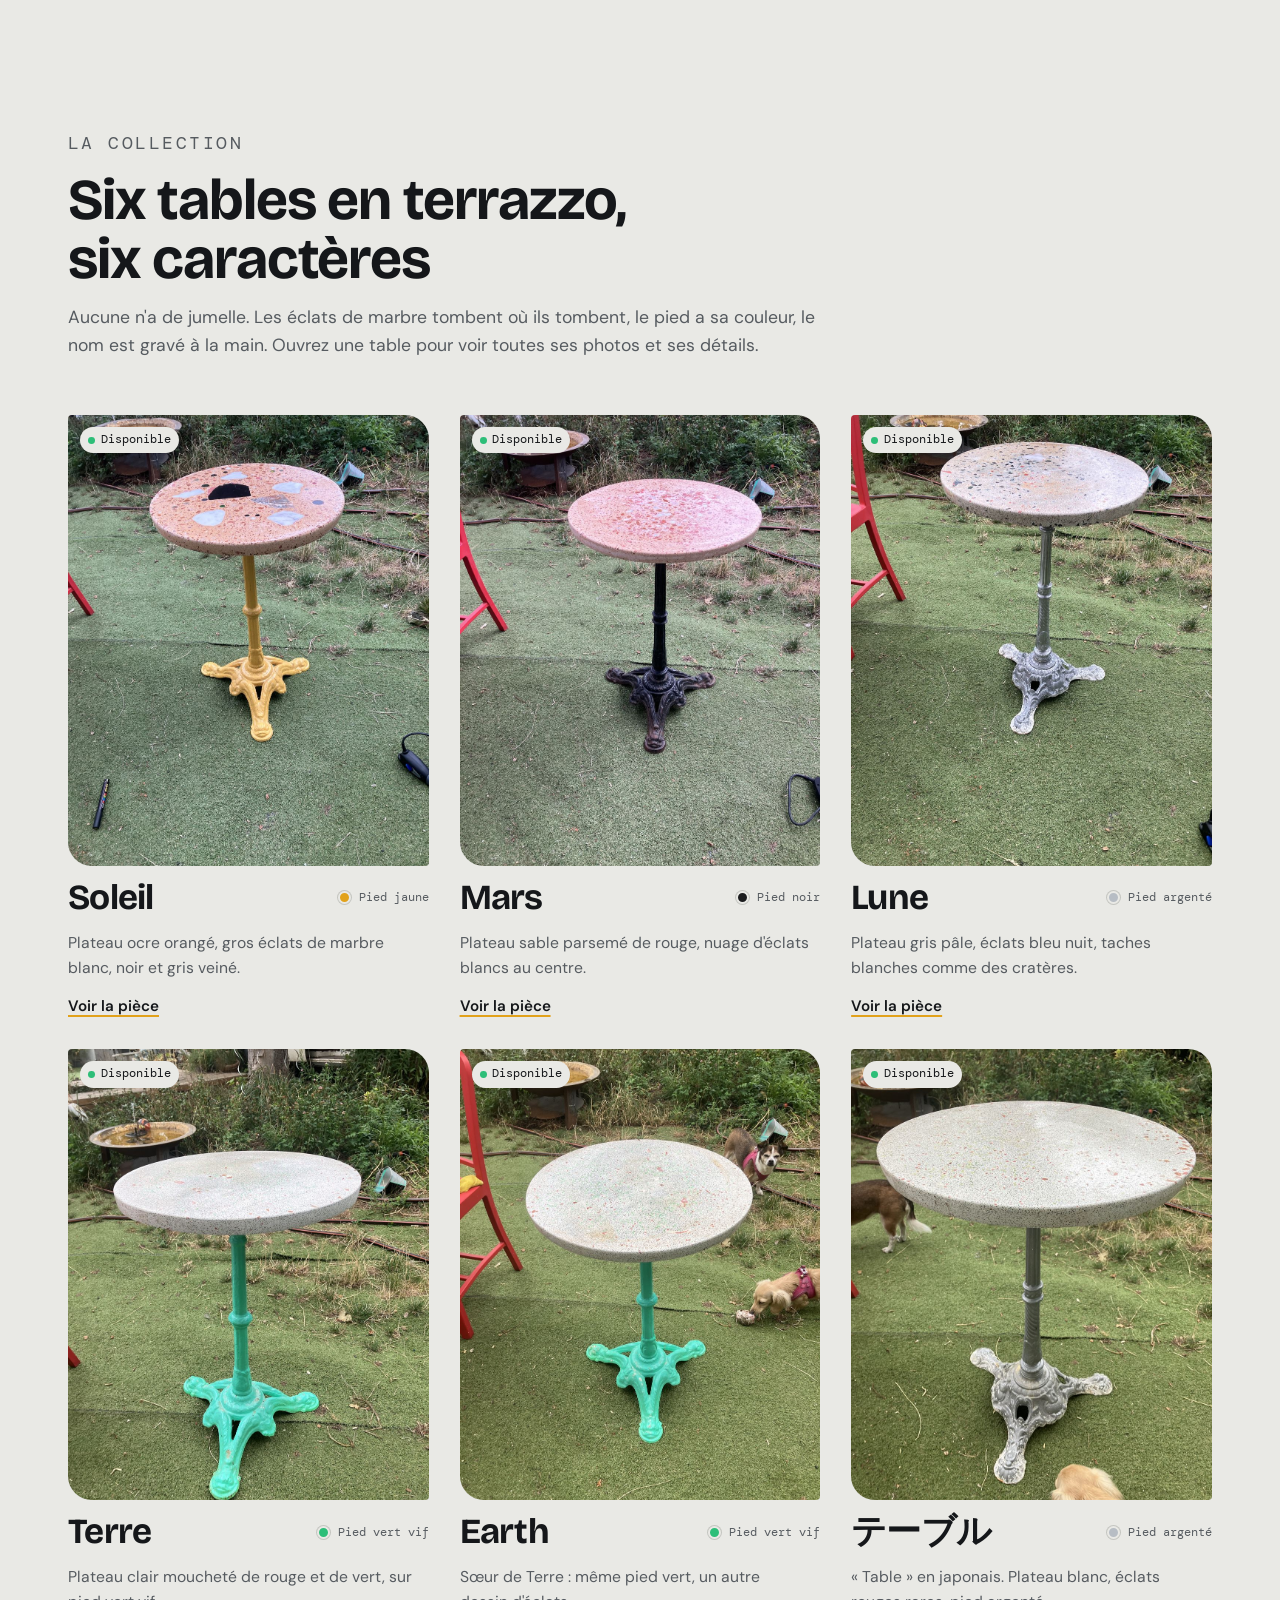
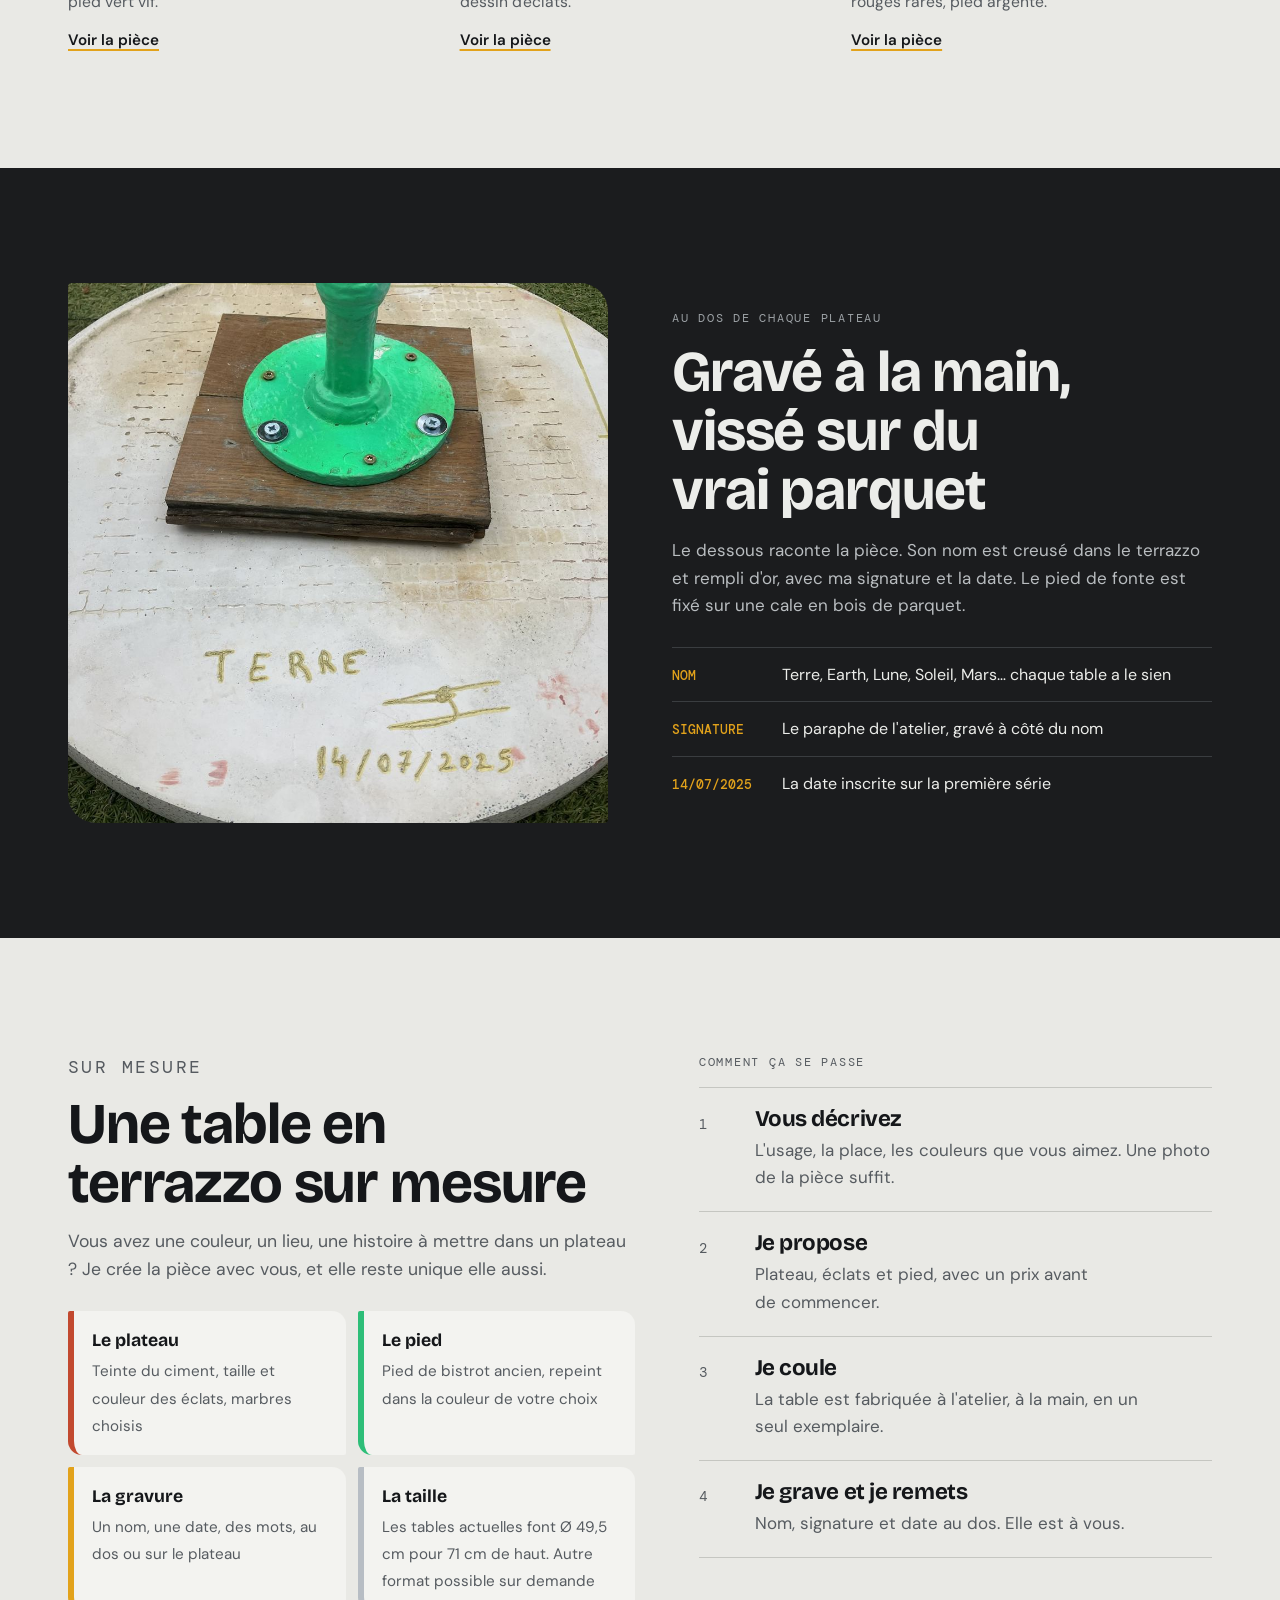
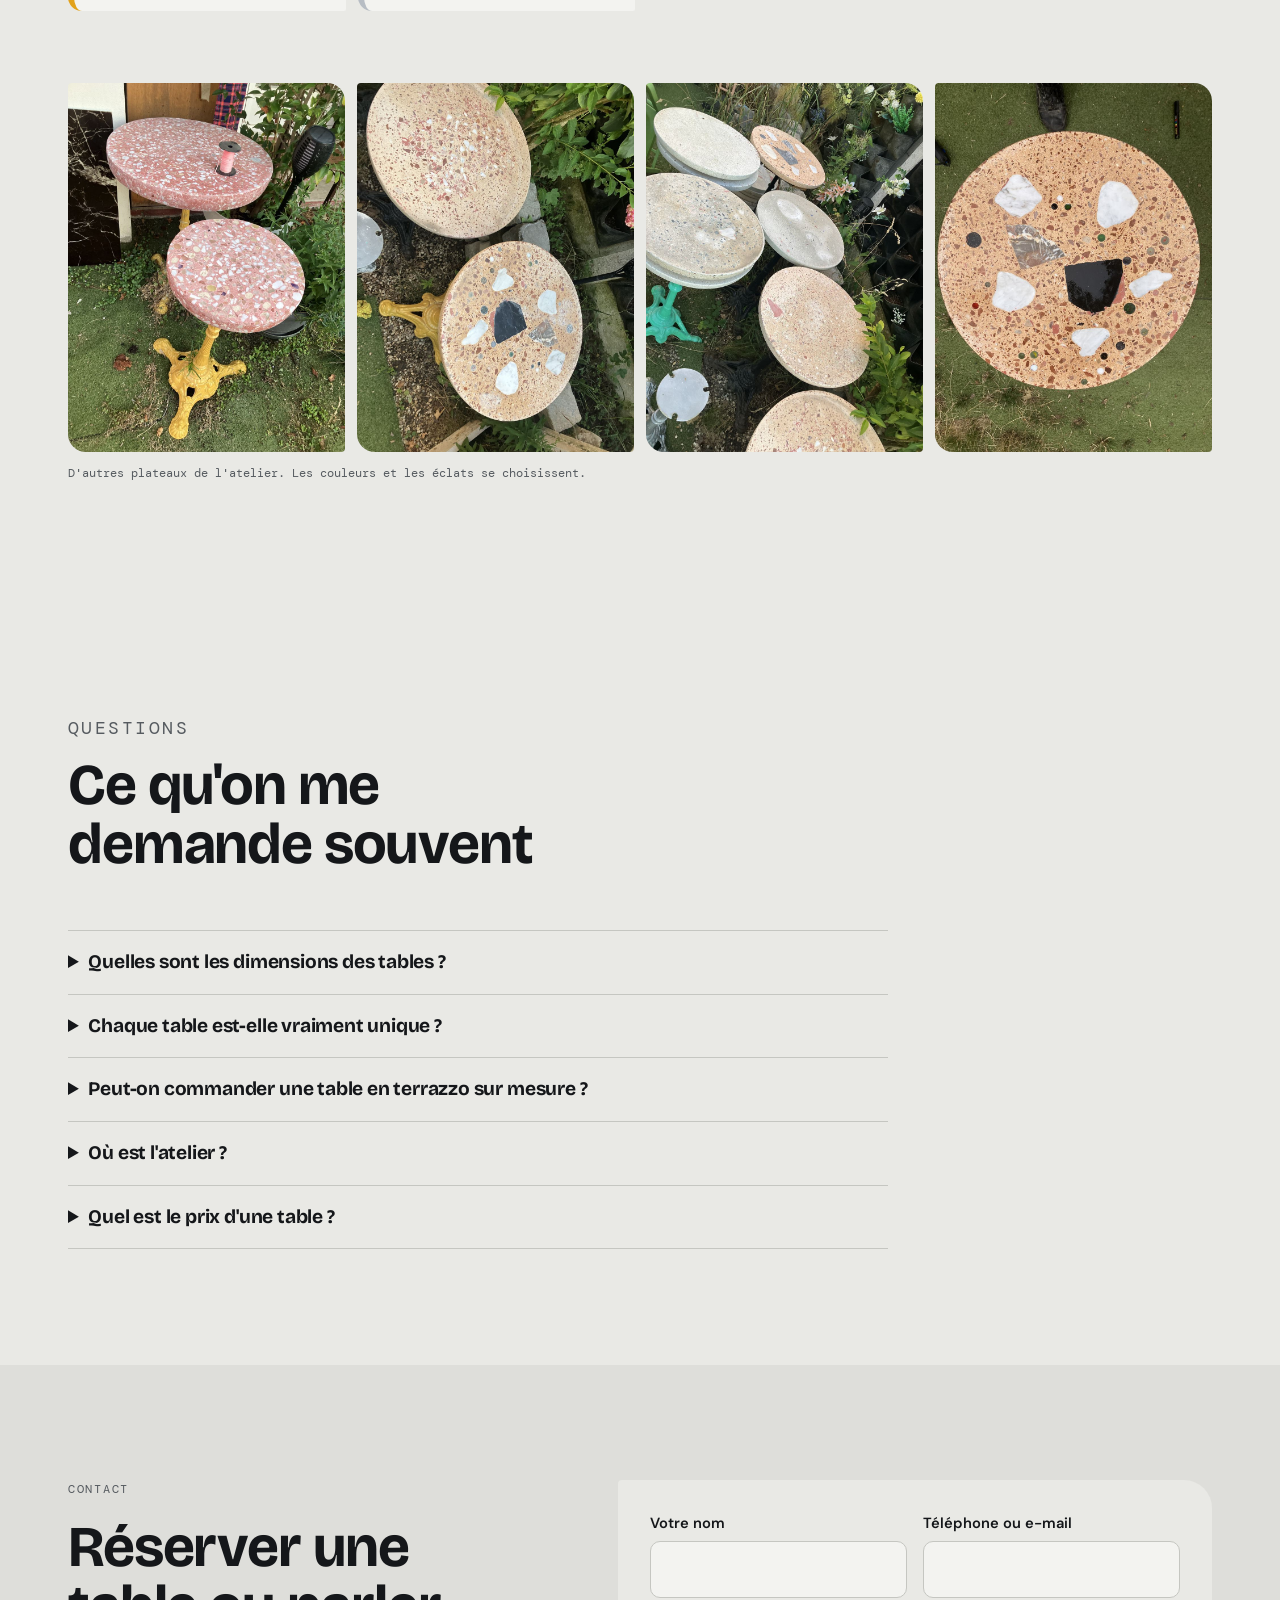
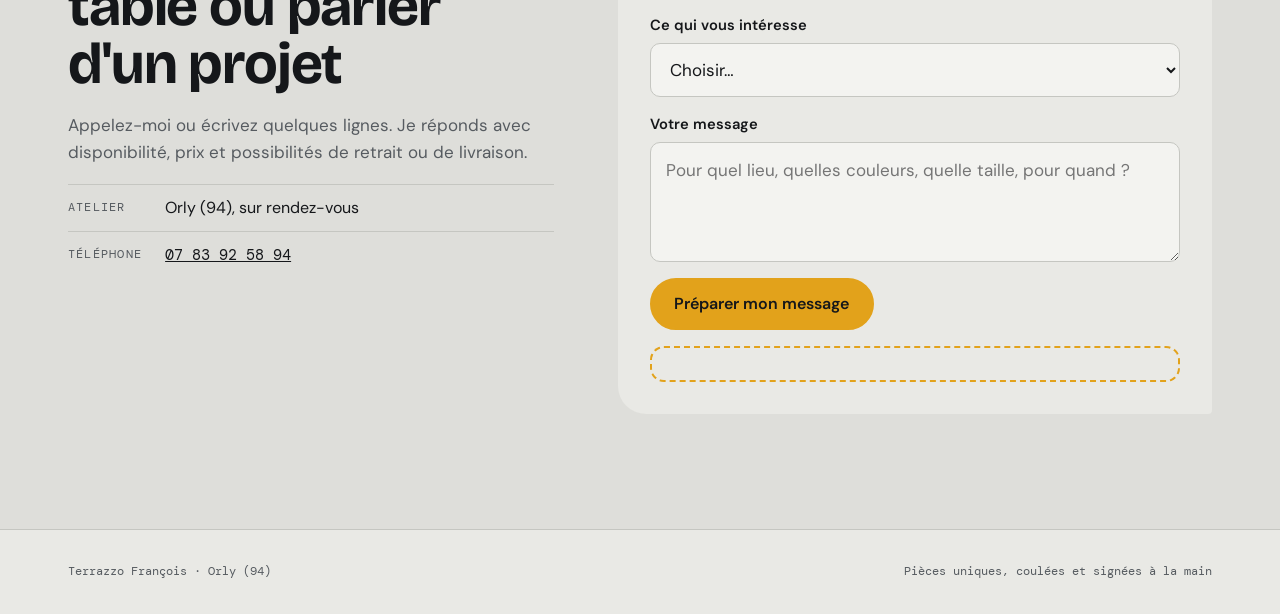
==== commit f6dec630: "SEO : une page par table, données structurées, sitemap, FAQ, CSS externe Co-Authored-By: Claude Sonn" ====
--- a/index.html
+++ b/index.html
@@ -3,169 +3,25 @@
 <head>
 <meta charset="utf-8">
 <meta name="viewport" content="width=device-width, initial-scale=1, viewport-fit=cover">
-<meta name="description" content="Tables en terrazzo coulées main à Orly. Pièces uniques, signées et datées. Créations sur mesure.">
-<meta property="og:title" content="Terrazzo François">
-<meta property="og:description" content="Tables en terrazzo coulées main à Orly. Pièces uniques, signées et datées. Créations sur mesure.">
-<meta property="og:image" content="img/groupe.jpg">
-<title>Terrazzo François</title>
+<title>Table terrazzo faite main, pièce unique | Terrazzo François</title>
+<meta name="description" content="Tables en terrazzo coulées main à Orly, chacune en un seul exemplaire, gravée et signée. Six pièces disponibles et créations sur mesure.">
+<link rel="canonical" href="https://frafra92.github.io/terrazzo/">
+<meta property="og:site_name" content="Terrazzo François">
+<meta property="og:locale" content="fr_FR">
+<meta property="og:type" content="website">
+<meta property="og:title" content="Table terrazzo faite main, pièce unique | Terrazzo François">
+<meta property="og:description" content="Tables en terrazzo coulées main à Orly, chacune en un seul exemplaire, gravée et signée. Six pièces disponibles et créations sur mesure.">
+<meta property="og:url" content="https://frafra92.github.io/terrazzo/">
+<meta property="og:image" content="https://frafra92.github.io/terrazzo/img/groupe.jpg">
+<meta name="twitter:card" content="summary_large_image">
 <link rel="preconnect" href="https://fonts.googleapis.com">
 <link rel="preconnect" href="https://fonts.gstatic.com" crossorigin>
 <link rel="stylesheet" href="https://fonts.googleapis.com/css2?family=Bricolage+Grotesque:opsz,wght@12..96,500..800&family=DM+Sans:wght@400;500;600&family=DM+Mono:wght@400;500&family=Noto+Sans+JP:wght@600&text=%E3%83%86%E3%83%BC%E3%83%96%E3%83%AB&display=swap">
-<style>
-/* Layout: a terrazzo field (generated chips) behind a solid headline panel; then a gallery of six one-of-one pieces, each opening into a four-photo viewer; custom orders and contact below. */
-:root{
-  --bg:#E9E9E5; --bg2:#DEDEDA; --card:#F3F3F0; --fg:#15171A; --mute:#565B60; --line:#C5C6C1;
-  --accent:#E2A21B; --accent-ink:#15171A;
-  --c-green:#2DBE78; --c-yellow:#E2A21B; --c-black:#1B1C1E; --c-silver:#B7BDC4; --c-red:#C2492F; --c-ochre:#D8A57C;
-  --f-display:"Bricolage Grotesque","Helvetica Neue",Arial,sans-serif;
-  --f-body:"DM Sans","Helvetica Neue",Arial,sans-serif;
-  --f-mono:"DM Mono",ui-monospace,Menlo,Consolas,monospace;
-  --gutter:clamp(16px,4vw,48px);
-}
-@media (prefers-color-scheme:dark){:root:not([data-theme="light"]){
-  --bg:#111314; --bg2:#191C1E; --card:#1A1D1F; --fg:#ECEDEA; --mute:#A3A8AB; --line:#2F3336; --c-black:#3A3D40; color-scheme:dark}}
-:root[data-theme="dark"]{
-  --bg:#111314; --bg2:#191C1E; --card:#1A1D1F; --fg:#ECEDEA; --mute:#A3A8AB; --line:#2F3336; --c-black:#3A3D40; color-scheme:dark}
-
-*{box-sizing:border-box}
-html{scroll-behavior:smooth;scroll-padding-top:72px}
-body{margin:0;background:var(--bg);color:var(--fg);font-family:var(--f-body);font-size:17px;line-height:1.6;padding-inline:0}
-img{display:block;max-width:100%}
-a{color:inherit}
-:focus-visible{outline:3px solid var(--accent);outline-offset:3px}
-.wrap{max-width:1240px;margin-inline:auto;padding-inline:var(--gutter)}
-h1,h2,h3{font-family:var(--f-display);font-weight:700;letter-spacing:-.02em;line-height:1.02;margin:0;text-wrap:balance}
-h2{font-size:clamp(2rem,5vw,3.6rem)}
-p{margin:0;text-wrap:pretty}
-.eyebrow{font-family:var(--f-mono);font-size:.78rem;letter-spacing:.14em;text-transform:uppercase;color:var(--mute)}
-.btn{display:inline-flex;align-items:center;gap:.5em;font:600 1rem/1 var(--f-body);padding:1em 1.4em;border-radius:999px;border:2px solid var(--fg);background:transparent;color:var(--fg);text-decoration:none;cursor:pointer}
-.btn.primary{background:var(--accent);border-color:var(--accent);color:var(--accent-ink)}
-.btn:hover{transform:translateY(-1px)}
-.btn.primary:hover{filter:brightness(1.06)}
-
-/* header */
-.top{position:sticky;top:env(safe-area-inset-top,0px);z-index:20;background:var(--bg);border-bottom:1px solid var(--line)}
-.top .wrap{display:flex;align-items:center;justify-content:space-between;gap:16px;min-height:60px;flex-wrap:wrap;padding-block:6px}
-.brand{font-family:var(--f-display);font-weight:800;font-size:1.25rem;letter-spacing:-.02em;text-decoration:none;display:flex;align-items:center;gap:.5em}
-.brand i{display:inline-block;width:.8em;height:.8em;background:var(--accent);clip-path:polygon(10% 20%,70% 0,100% 55%,45% 100%,0 70%)}
-.top nav{display:flex;gap:clamp(12px,2.4vw,28px);font-size:.95rem;font-weight:500}
-.top nav a{text-decoration:none;padding:.4em 0;border-bottom:2px solid transparent}
-.top nav a:hover{border-color:var(--accent)}
-
-/* hero */
-.hero{position:relative;padding-block:clamp(40px,8vw,110px);overflow:hidden;background:var(--bg2)}
-#chips{position:absolute;inset:0;width:100%;height:100%}
-.hero .wrap{position:relative}
-.panel{background:var(--bg);max-width:680px;padding:clamp(22px,4vw,48px);display:flex;flex-direction:column;gap:22px;border-radius:4px 28px 4px 28px}
-.panel h1{font-size:clamp(2.4rem,6.4vw,4.8rem)}
-.panel .lead{font-size:1.15rem;color:var(--mute);max-width:46ch}
-.ctas{display:flex;flex-wrap:wrap;gap:12px}
-.facts{display:flex;flex-wrap:wrap;gap:8px 20px;font-family:var(--f-mono);font-size:.8rem;color:var(--mute)}
-.facts span::before{content:"";display:inline-block;width:.55em;height:.55em;background:var(--accent);margin-right:.5em;clip-path:polygon(10% 20%,70% 0,100% 55%,45% 100%,0 70%)}
-
-.group{margin:0}
-.group img{width:100%;max-height:70vh;object-fit:cover}
-.group figcaption{font-family:var(--f-mono);font-size:.78rem;color:var(--mute);padding-block:10px}
-
-/* collection */
-.section{padding-block:clamp(56px,9vw,120px)}
-.head{display:flex;flex-direction:column;gap:14px;margin-bottom:clamp(28px,5vw,56px);max-width:760px}
-.head p{color:var(--mute);font-size:1.1rem}
-.grid{display:grid;grid-template-columns:repeat(3,minmax(0,1fr));gap:clamp(16px,2.4vw,32px)}
-@media (max-width:900px){.grid{grid-template-columns:repeat(2,minmax(0,1fr))}}
-@media (max-width:560px){.grid{grid-template-columns:minmax(0,1fr)}}
-.card{background:none;border:0;padding:0;text-align:left;color:inherit;font:inherit;cursor:pointer;display:flex;flex-direction:column;gap:14px;min-width:0}
-.card .ph{position:relative;aspect-ratio:4/5;overflow:hidden;background:var(--bg2);border-radius:4px 24px 4px 24px}
-.card .ph img{width:100%;height:100%;object-fit:cover;transition:transform .5s}
-.card:hover .ph img{transform:scale(1.04)}
-.card .tag{position:absolute;left:12px;top:12px;background:var(--bg);color:var(--fg);font-family:var(--f-mono);font-size:.72rem;padding:.35em .7em;border-radius:999px;display:flex;align-items:center;gap:.5em}
-.dot{width:.6em;height:.6em;border-radius:50%;background:var(--c-green)}
-.card .row{display:flex;align-items:center;justify-content:space-between;gap:10px}
-.card h3{font-size:clamp(1.7rem,3vw,2.2rem)}
-.sw{display:flex;align-items:center;gap:8px;font-family:var(--f-mono);font-size:.74rem;color:var(--mute)}
-.sw i{width:1.1em;height:1.1em;border-radius:50%;border:2px solid var(--bg);box-shadow:0 0 0 1px var(--line)}
-.card p{color:var(--mute);font-size:.98rem}
-.card .more{font-weight:600;font-size:.95rem;text-decoration:underline;text-underline-offset:4px;text-decoration-thickness:2px;text-decoration-color:var(--accent)}
-
-/* signature */
-.sign{background:var(--c-black);color:#ECEDEA}
-.sign .wrap{display:grid;grid-template-columns:minmax(0,1fr) minmax(0,1fr);gap:clamp(24px,5vw,72px);align-items:center}
-@media (max-width:820px){.sign .wrap{grid-template-columns:minmax(0,1fr)}}
-.sign img{width:100%;aspect-ratio:1/1;object-fit:cover;object-position:50% 78%;border-radius:4px 28px 4px 28px}
-.sign h2{margin-bottom:18px}
-.sign p{color:#B9BDC0;max-width:48ch}
-.sign ul{list-style:none;padding:0;margin:28px 0 0;display:flex;flex-direction:column;gap:14px;font-size:1rem}
-.sign li{display:flex;gap:14px;align-items:baseline;border-top:1px solid #3A3D40;padding-top:14px}
-.sign li b{font-family:var(--f-mono);font-weight:500;font-size:.8rem;color:var(--accent);min-width:7.5em}
-.sign .eyebrow{color:#9DA2A6;display:block;margin-bottom:14px}
-
-/* custom */
-.custom{display:grid;grid-template-columns:minmax(0,1.05fr) minmax(0,.95fr);gap:clamp(24px,5vw,72px)}
-@media (max-width:860px){.custom{grid-template-columns:minmax(0,1fr)}}
-.opts{display:grid;grid-template-columns:repeat(2,minmax(0,1fr));gap:12px;margin-top:28px}
-@media (max-width:520px){.opts{grid-template-columns:minmax(0,1fr)}}
-.opt{padding:16px 18px;background:var(--card);border-left:6px solid var(--oc,var(--accent));border-radius:2px 14px 2px 14px}
-.opt b{display:block;font-family:var(--f-display);font-size:1.1rem;margin-bottom:2px}
-.opt span{color:var(--mute);font-size:.95rem}
-.steps{list-style:none;margin:0;padding:0;display:flex;flex-direction:column}
-.steps li{display:grid;grid-template-columns:2.6rem minmax(0,1fr);gap:14px;padding-block:20px;border-top:1px solid var(--line)}
-.steps li:last-child{border-bottom:1px solid var(--line)}
-.steps .n{font-family:var(--f-mono);font-size:.9rem;color:var(--mute);padding-top:.3em}
-.steps h3{font-size:1.4rem;margin-bottom:6px}
-.steps p{color:var(--mute)}
-.steps-title{font-family:var(--f-mono);font-size:.78rem;letter-spacing:.14em;text-transform:uppercase;color:var(--mute);margin-bottom:14px}
-
-.strip{display:grid;grid-template-columns:repeat(4,minmax(0,1fr));gap:12px;margin-top:clamp(40px,6vw,72px)}
-@media (max-width:760px){.strip{grid-template-columns:repeat(2,minmax(0,1fr))}}
-.strip img{width:100%;aspect-ratio:3/4;object-fit:cover;border-radius:4px 18px 4px 18px}
-.strip-cap{font-family:var(--f-mono);font-size:.78rem;color:var(--mute);margin-top:12px}
-
-/* contact */
-.contact{background:var(--bg2)}
-.cwrap{display:grid;grid-template-columns:minmax(0,.9fr) minmax(0,1.1fr);gap:clamp(24px,5vw,72px)}
-@media (max-width:860px){.cwrap{grid-template-columns:minmax(0,1fr)}}
-.cinfo{display:flex;flex-direction:column;gap:18px}
-.cinfo p{color:var(--mute)}
-.dl{display:grid;gap:10px;font-size:1rem;margin:0}
-.dl div{display:flex;gap:12px;border-top:1px solid var(--line);padding-top:10px}
-.dl dt{font-family:var(--f-mono);font-size:.76rem;text-transform:uppercase;letter-spacing:.1em;color:var(--mute);min-width:7em;padding-top:.25em}
-.dl dd{margin:0;user-select:all;min-width:0;overflow-wrap:anywhere}
-form{display:flex;flex-direction:column;gap:16px;background:var(--bg);padding:clamp(18px,3vw,32px);border-radius:4px 28px 4px 28px}
-.f{display:flex;flex-direction:column;gap:6px;min-width:0}
-.f label{font-weight:600;font-size:.92rem}
-.f input,.f select,.f textarea{font:inherit;color:var(--fg);background:var(--card);border:1.5px solid var(--line);border-radius:10px;padding:.8em .9em;width:100%;min-width:0}
-.f textarea{min-height:120px;resize:vertical}
-.two{display:grid;grid-template-columns:repeat(2,minmax(0,1fr));gap:16px}
-@media (max-width:520px){.two{grid-template-columns:minmax(0,1fr)}}
-.out{display:flex;flex-direction:column;gap:12px;border:2px dashed var(--accent);border-radius:14px;padding:16px}
-.out pre{margin:0;white-space:pre-wrap;font-family:var(--f-mono);font-size:.84rem;user-select:all;overflow-wrap:anywhere}
-.out .acts{display:flex;flex-wrap:wrap;gap:10px;align-items:center}
-.out small{color:var(--mute)}
-footer{padding-block:32px;border-top:1px solid var(--line);font-family:var(--f-mono);font-size:.78rem;color:var(--mute)}
-footer .wrap{display:flex;flex-wrap:wrap;gap:8px 24px;justify-content:space-between}
-
-/* viewer */
-dialog{border:0;padding:0;background:var(--bg);color:var(--fg);width:min(1080px,calc(100% - 24px));max-height:calc(100% - 24px);border-radius:4px 28px 4px 28px;overflow:auto}
-dialog::backdrop{background:rgba(10,11,12,.72)}
-.v{display:grid;grid-template-columns:minmax(0,1.1fr) minmax(0,.9fr)}
-@media (max-width:820px){.v{grid-template-columns:minmax(0,1fr)}}
-.v .gal{background:var(--bg2);padding:clamp(12px,2vw,20px);display:flex;flex-direction:column;gap:12px;min-width:0}
-.v .big{width:100%;aspect-ratio:3/4;object-fit:cover;border-radius:4px 20px 4px 20px;max-height:76vh;margin-inline:auto}
-.thumbs{display:grid;grid-template-columns:repeat(4,minmax(0,1fr));gap:8px}
-.thumbs button{padding:0;border:2px solid transparent;background:none;cursor:pointer;border-radius:8px;overflow:hidden;aspect-ratio:1}
-.thumbs button[aria-current="true"]{border-color:var(--accent)}
-.thumbs img{width:100%;height:100%;object-fit:cover}
-.v .info{padding:clamp(20px,3vw,40px);display:flex;flex-direction:column;gap:18px;min-width:0}
-.v h2{font-size:clamp(2.4rem,5vw,3.6rem)}
-.v .insc{font-family:var(--f-mono);font-size:.82rem;color:var(--mute)}
-.v .info p{color:var(--mute)}
-.spec{display:grid;gap:8px;margin:0;font-size:.95rem}
-.spec div{display:flex;gap:12px;border-top:1px solid var(--line);padding-top:8px}
-.spec dt{font-family:var(--f-mono);font-size:.74rem;text-transform:uppercase;letter-spacing:.1em;color:var(--mute);min-width:7.5em;padding-top:.25em}
-.spec dd{margin:0;min-width:0}
-.close{position:sticky;top:0;float:right;margin:10px 10px -50px 0;z-index:2;width:44px;height:44px;border-radius:50%;border:0;background:var(--bg);color:var(--fg);font-size:1.4rem;cursor:pointer;box-shadow:0 0 0 1px var(--line)}
-@media (prefers-reduced-motion:reduce){html{scroll-behavior:auto}*{transition:none!important}}
-</style>
+<link rel="stylesheet" href="style.css">
+<script type="application/ld+json">{"@context": "https://schema.org", "@type": "LocalBusiness", "name": "Terrazzo François", "description": "Tables en terrazzo coulées main, pièces uniques signées et datées, et créations sur mesure.", "url": "https://frafra92.github.io/terrazzo/", "telephone": "+33783925894", "image": "https://frafra92.github.io/terrazzo/img/groupe.jpg", "address": {"@type": "PostalAddress", "addressLocality": "Orly", "postalCode": "94310", "addressCountry": "FR"}, "areaServed": {"@type": "AdministrativeArea", "name": "Île-de-France"}}</script>
+<script type="application/ld+json">{"@context": "https://schema.org", "@type": "FAQPage", "mainEntity": [{"@type": "Question", "name": "Quelles sont les dimensions des tables ?", "acceptedAnswer": {"@type": "Answer", "text": "Chaque table mesure 71 cm de haut. Le plateau rond en terrazzo fait 49,5 cm de diamètre et 3,5 cm d'épaisseur."}}, {"@type": "Question", "name": "Chaque table est-elle vraiment unique ?", "acceptedAnswer": {"@type": "Answer", "text": "Oui. Les plateaux sont coulés à la main, avec des éclats de marbre placés pour chaque pièce. Aucun plateau n'est reproduit. Le nom, la signature et la date sont gravés au dos."}}, {"@type": "Question", "name": "Peut-on commander une table en terrazzo sur mesure ?", "acceptedAnswer": {"@type": "Answer", "text": "Oui. La couleur du plateau, les éclats de marbre, le pied, la gravure et la taille se choisissent avec vous. Appelez ou envoyez un SMS pour décrire votre projet."}}, {"@type": "Question", "name": "Où est l'atelier ?", "acceptedAnswer": {"@type": "Answer", "text": "À Orly (94310), en Île-de-France, sur rendez-vous. Le retrait et la livraison se discutent à la commande."}}, {"@type": "Question", "name": "Quel est le prix d'une table ?", "acceptedAnswer": {"@type": "Answer", "text": "Le prix est communiqué sur demande, par téléphone ou SMS, car chaque pièce est unique."}}]}</script>
+</head>
+<body>
 </head>
 <body>
 
@@ -190,7 +46,7 @@
         <h1>Terrazzo coulé main. Un seul exemplaire de chaque table.</h1>
         <p class="lead">Plateaux ronds en éclats de marbre sur d'anciens pieds de bistrot repeints. Chaque pièce porte un nom, ma signature et sa date, gravés au dos.</p>
         <div class="ctas">
-          <a class="btn primary" href="#pieces">Voir les <span id="count">6</span> pièces</a>
+          <a class="btn primary" href="#pieces">Voir les 6 pièces</a>
           <a class="btn" href="#sur-mesure">Demander une création</a>
         </div>
         <div class="facts"><span>Pièces uniques</span><span>Signées et datées</span><span>Créations sur mesure</span></div>
@@ -207,10 +63,58 @@
     <div class="wrap">
       <div class="head">
         <p class="eyebrow">La collection</p>
-        <h2>Six pièces, six caractères</h2>
-        <p>Aucune n'a de jumelle. Les éclats de marbre tombent où ils tombent, le pied a sa couleur, le nom est gravé à la main. Touchez une table pour voir toutes ses photos.</p>
-      </div>
-      <div class="grid" id="grid"></div>
+        <h2>Six tables en terrazzo, six caractères</h2>
+        <p>Aucune n'a de jumelle. Les éclats de marbre tombent où ils tombent, le pied a sa couleur, le nom est gravé à la main. Ouvrez une table pour voir toutes ses photos et ses détails.</p>
+      </div>
+      <div class="grid">
+  <a class="card" href="tables/soleil/" aria-label="Voir la table en terrazzo Soleil">
+    <div class="ph"><img src="img/soleil-1.jpg" alt="Table en terrazzo Soleil, plateau ocre et pied jaune, vue de profil" loading="lazy" width="975" height="1300">
+      <span class="tag"><i class="dot"></i>Disponible</span></div>
+    <div class="row"><h3>Soleil</h3>
+      <span class="sw"><i style="background:#E2A21B"></i>Pied jaune</span></div>
+    <p>Plateau ocre orangé, gros éclats de marbre blanc, noir et gris veiné.</p>
+    <span class="more">Voir la pièce</span>
+  </a>
+  <a class="card" href="tables/mars/" aria-label="Voir la table en terrazzo Mars">
+    <div class="ph"><img src="img/mars-1.jpg" alt="Table en terrazzo Mars, plateau sable et rouge sur pied noir, vue de profil" loading="lazy" width="975" height="1300">
+      <span class="tag"><i class="dot"></i>Disponible</span></div>
+    <div class="row"><h3>Mars</h3>
+      <span class="sw"><i style="background:#1B1C1E"></i>Pied noir</span></div>
+    <p>Plateau sable parsemé de rouge, nuage d&#x27;éclats blancs au centre.</p>
+    <span class="more">Voir la pièce</span>
+  </a>
+  <a class="card" href="tables/lune/" aria-label="Voir la table en terrazzo Lune">
+    <div class="ph"><img src="img/lune-1.jpg" alt="Table en terrazzo Lune, plateau gris pâle sur pied argenté, vue de profil" loading="lazy" width="975" height="1300">
+      <span class="tag"><i class="dot"></i>Disponible</span></div>
+    <div class="row"><h3>Lune</h3>
+      <span class="sw"><i style="background:#B7BDC4"></i>Pied argenté</span></div>
+    <p>Plateau gris pâle, éclats bleu nuit, taches blanches comme des cratères.</p>
+    <span class="more">Voir la pièce</span>
+  </a>
+  <a class="card" href="tables/terre/" aria-label="Voir la table en terrazzo Terre">
+    <div class="ph"><img src="img/terre-1.jpg" alt="Table en terrazzo Terre, plateau clair sur pied vert vif, vue de profil" loading="lazy" width="975" height="1300">
+      <span class="tag"><i class="dot"></i>Disponible</span></div>
+    <div class="row"><h3>Terre</h3>
+      <span class="sw"><i style="background:#2DBE78"></i>Pied vert vif</span></div>
+    <p>Plateau clair moucheté de rouge et de vert, sur pied vert vif.</p>
+    <span class="more">Voir la pièce</span>
+  </a>
+  <a class="card" href="tables/earth/" aria-label="Voir la table en terrazzo Earth">
+    <div class="ph"><img src="img/earth-1.jpg" alt="Table en terrazzo Earth, plateau clair sur pied vert vif, vue de profil" loading="lazy" width="975" height="1300">
+      <span class="tag"><i class="dot"></i>Disponible</span></div>
+    <div class="row"><h3>Earth</h3>
+      <span class="sw"><i style="background:#2DBE78"></i>Pied vert vif</span></div>
+    <p>Sœur de Terre : même pied vert, un autre dessin d&#x27;éclats.</p>
+    <span class="more">Voir la pièce</span>
+  </a>
+  <a class="card" href="tables/teburu/" aria-label="Voir la table en terrazzo テーブル">
+    <div class="ph"><img src="img/table-1.jpg" alt="Table en terrazzo テーブル (tēburu), plateau blanc sur pied argenté, vue de profil" loading="lazy" width="975" height="1300">
+      <span class="tag"><i class="dot"></i>Disponible</span></div>
+    <div class="row"><h3 lang="ja">テーブル</h3>
+      <span class="sw"><i style="background:#B7BDC4"></i>Pied argenté</span></div>
+    <p>« Table » en japonais. Plateau blanc, éclats rouges rares, pied argenté.</p>
+    <span class="more">Voir la pièce</span>
+  </a></div>
     </div>
   </section>
 
@@ -236,7 +140,7 @@
         <div>
           <div class="head" style="margin-bottom:0">
             <p class="eyebrow">Sur mesure</p>
-            <h2>Une table qui n'existe pas encore</h2>
+            <h2>Une table en terrazzo sur mesure</h2>
             <p>Vous avez une couleur, un lieu, une histoire à mettre dans un plateau ? Je crée la pièce avec vous, et elle reste unique elle aussi.</p>
           </div>
           <div class="opts">
@@ -267,6 +171,8 @@
     </div>
   </section>
 
+  <section class="section" id="questions"><div class="wrap"><div class="head"><p class="eyebrow">Questions</p><h2>Ce qu'on me demande souvent</h2></div><div class="faq"><details><summary>Quelles sont les dimensions des tables ?</summary><p>Chaque table mesure 71 cm de haut. Le plateau rond en terrazzo fait 49,5 cm de diamètre et 3,5 cm d&#x27;épaisseur.</p></details><details><summary>Chaque table est-elle vraiment unique ?</summary><p>Oui. Les plateaux sont coulés à la main, avec des éclats de marbre placés pour chaque pièce. Aucun plateau n&#x27;est reproduit. Le nom, la signature et la date sont gravés au dos.</p></details><details><summary>Peut-on commander une table en terrazzo sur mesure ?</summary><p>Oui. La couleur du plateau, les éclats de marbre, le pied, la gravure et la taille se choisissent avec vous. Appelez ou envoyez un SMS pour décrire votre projet.</p></details><details><summary>Où est l&#x27;atelier ?</summary><p>À Orly (94310), en Île-de-France, sur rendez-vous. Le retrait et la livraison se discutent à la commande.</p></details><details><summary>Quel est le prix d&#x27;une table ?</summary><p>Le prix est communiqué sur demande, par téléphone ou SMS, car chaque pièce est unique.</p></details></div></div></section>
+
   <section class="section contact" id="contact">
     <div class="wrap cwrap">
       <div class="cinfo">
@@ -275,6 +181,7 @@
         <p>Appelez-moi ou écrivez quelques lignes. Je réponds avec disponibilité, prix et possibilités de retrait ou de livraison.</p>
         <dl class="dl" id="dl">
           <div><dt>Atelier</dt><dd>Orly (94), sur rendez-vous</dd></div>
+          <div><dt>Téléphone</dt><dd><a class="num" href="tel:+33783925894">07 83 92 58 94</a></dd></div>
         </dl>
       </div>
       <form id="form" novalidate>
@@ -283,7 +190,7 @@
           <div class="f"><label for="coord">Téléphone ou e-mail</label><input id="coord" autocomplete="tel"></div>
         </div>
         <div class="f"><label for="piece">Ce qui vous intéresse</label>
-          <select id="piece"></select></div>
+          <select id="piece"><option value="">Choisir…</option><option value="Soleil">Soleil (pied jaune)</option><option value="Mars">Mars (pied noir)</option><option value="Lune">Lune (pied argenté)</option><option value="Terre">Terre (pied vert vif)</option><option value="Earth">Earth (pied vert vif)</option><option value="テーブル">テーブル (pied argenté)</option><option value="une création sur mesure">Une création sur mesure</option></select></div>
         <div class="f"><label for="msg">Votre message</label>
           <textarea id="msg" placeholder="Pour quel lieu, quelles couleurs, quelle taille, pour quand ?"></textarea></div>
         <button class="btn primary" type="submit" style="align-self:flex-start">Préparer mon message</button>
@@ -295,155 +202,6 @@
 
 <footer><div class="wrap"><span>Terrazzo François · Orly (94)</span><span>Pièces uniques, coulées et signées à la main</span></div></footer>
 
-<dialog id="dlg" aria-labelledby="v-name">
-  <button class="close" id="close" aria-label="Fermer">×</button>
-  <div class="v">
-    <div class="gal"><img class="big" id="big" alt="" width="975" height="1300"><div class="thumbs" id="thumbs"></div></div>
-    <div class="info">
-      <p class="insc" id="v-insc"></p>
-      <h2 id="v-name"></h2>
-      <p id="v-desc"></p>
-      <dl class="spec" id="v-spec"></dl>
-      <div class="ctas"><button class="btn primary" id="v-ask">Je veux cette pièce</button></div>
-    </div>
-  </div>
-</dialog>
-
-<script>
-/* ===== À renseigner pour la mise en ligne ===== */
-const CONTACT = { phone:"07 83 92 58 94", email:"", instagram:"" };
-
-const PIECES = [
-  {id:"soleil",name:"Soleil",tag:"Pied jaune",pied:"#E2A21B",piedName:"Jaune",
-   short:"Plateau ocre orangé, gros éclats de marbre blanc, noir et gris veiné.",
-   desc:"Le plus généreux de la série. Un plateau ocre orangé où flottent de grands éclats de marbre blanc, un noir profond, un gris veiné, et de petites pastilles rondes. Le pied jaune fait le reste.",
-   plateau:"Ocre orangé, grands éclats de marbre blanc, noir et gris",alt:["De profil, en situation","Plateau vu du dessus","Dessous et pied","Gravure : Soleil, signature, date"]},
-  {id:"mars",name:"Mars",tag:"Pied noir",pied:"#1B1C1E",piedName:"Noir",
-   short:"Plateau sable parsemé de rouge, nuage d'éclats blancs au centre.",
-   desc:"Un plateau sable chaud traversé d'éclats rouges, avec un nuage de marbre blanc au centre. Sur son pied noir de bistrot, c'est la plus classique des six, et la plus rouge.",
-   plateau:"Sable, éclats rouges, nuage de marbre blanc",alt:["De profil, en situation","Plateau vu du dessus","Dessous et pied","Gravure : Mars, signature, date"]},
-  {id:"lune",name:"Lune",tag:"Pied argenté",pied:"#B7BDC4",piedName:"Argenté",
-   short:"Plateau gris pâle, éclats bleu nuit, taches blanches comme des cratères.",
-   desc:"Un plateau gris pâle semé d'éclats bleu nuit et noirs, avec de grandes taches de marbre blanc qui rappellent des cratères. Le pied argenté et ouvragé lui donne un air d'objet venu d'ailleurs.",
-   plateau:"Gris pâle, éclats bleu nuit et noirs, taches de marbre blanc",alt:["De profil, en situation","Plateau vu du dessus","Dessous et pied","Gravure : Lune, signature, date"]},
-  {id:"terre",name:"Terre",tag:"Pied vert",pied:"#2DBE78",piedName:"Vert vif",
-   short:"Plateau clair moucheté de rouge et de vert, sur pied vert vif.",
-   desc:"Un plateau clair fin comme du sel, moucheté de petits éclats rouges et de touches vertes. Le pied vert vif reprend la couleur de la mousse. Elle a une sœur, Earth, jamais tout à fait pareille.",
-   plateau:"Blanc cassé, fins éclats rouges et verts",alt:["De profil, en situation","Plateau vu du dessus","Dessous et pied","Gravure : Terre, signature, date"]},
-  {id:"earth",name:"Earth",tag:"Pied vert",pied:"#2DBE78",piedName:"Vert vif",
-   short:"Sœur de Terre : même pied vert, un autre dessin d'éclats.",
-   desc:"Même famille que Terre, même pied vert, mais les éclats sont tombés autrement. Plateau clair, fins éclats rouges et verts, quelques taches plus larges. La preuve que deux plateaux ne se ressemblent jamais.",
-   plateau:"Blanc cassé, éclats rouges et verts, taches plus larges",alt:["De profil, en situation","Plateau vu du dessus","Dessous et pied","Gravure : Earth, signature, date"]},
-  {id:"table",name:"テーブル",latin:"Tēburu",tag:"Pied argenté",pied:"#B7BDC4",piedName:"Argenté",
-   short:"« Table » en japonais. Plateau blanc, éclats rouges rares, pied argenté.",
-   desc:"Son nom est écrit en japonais et se lit « tēburu » : la table. C'est la plus calme, un plateau blanc presque uni, ponctué de rares éclats rouges, sur un pied argenté à cannelures.",
-   plateau:"Blanc, rares éclats rouges et verts",alt:["De profil, en situation","Plateau vu du dessus","Dessous et pied","Gravure : テーブル, signature, date"]}
-];
-const $ = s => document.querySelector(s);
-const imgs = p => [1,2,3,4].map(i => `img/${p.id}-${i}.jpg`);
-$("#count").textContent = PIECES.length;
-
-/* grille */
-$("#grid").innerHTML = PIECES.map(p => `
-  <button class="card" data-id="${p.id}" aria-label="Voir ${p.name}">
-    <div class="ph"><img src="${imgs(p)[0]}" alt="Table ${p.name}, vue de profil" loading="lazy" width="975" height="1300">
-      <span class="tag"><i class="dot"></i>Disponible</span></div>
-    <div class="row"><h3 lang="${p.id==='table'?'ja':'fr'}">${p.name}</h3>
-      <span class="sw"><i style="background:${p.pied}"></i>${p.tag}</span></div>
-    <p>${p.short}</p>
-    <span class="more">Voir la pièce</span>
-  </button>`).join("");
-
-/* select contact */
-$("#piece").innerHTML = `<option value="">Choisir…</option>` +
-  PIECES.map(p => `<option value="${p.name}">${p.name} (${p.tag.toLowerCase()})</option>`).join("") +
-  `<option value="une création sur mesure">Une création sur mesure</option>`;
-
-/* viewer */
-const dlg = $("#dlg"); let cur = null;
-function show(i){
-  const p = cur, src = imgs(p);
-  $("#big").src = src[i]; $("#big").alt = p.alt[i] + " : " + p.name;
-  [...$("#thumbs").children].forEach((b,k)=>b.setAttribute("aria-current", k===i));
-}
-function open(id){
-  cur = PIECES.find(p=>p.id===id); if(!cur) return;
-  const p = cur;
-  $("#v-insc").textContent = "PIÈCE UNIQUE 1/1 · GRAVÉE 14/07/2025";
-  $("#v-name").textContent = p.name; $("#v-name").lang = p.id==="table"?"ja":"fr";
-  $("#v-desc").textContent = p.desc;
-  $("#v-spec").innerHTML = [
-    ["Plateau","Terrazzo rond coulé main. "+p.plateau],
-    ["Dimensions","Ø 49,5 cm · épaisseur 3,5 cm · hauteur totale 71 cm"],
-    ["Pied","Pied de bistrot ancien repeint en "+p.piedName.toLowerCase()],
-    ["Fixation","Vissé sur une cale en bois de parquet"],
-    ["Gravure","Nom"+(p.latin?" ("+p.latin+")":"")+", signature et date au dos"],
-    ["Prix",p.price?p.price+" €":"Sur demande"],
-    ["Statut","Disponible"]
-  ].map(([a,b])=>`<div><dt>${a}</dt><dd>${b}</dd></div>`).join("");
-  $("#thumbs").innerHTML = imgs(p).map((s,k)=>`<button data-k="${k}" aria-label="Photo ${k+1}"><img src="${s}" alt=""></button>`).join("");
-  show(0);
-  if(!dlg.open) dlg.showModal();
-  try{history.replaceState(null,"","#"+id)}catch(e){}
-}
-$("#grid").addEventListener("click",e=>{const c=e.target.closest(".card"); if(c) open(c.dataset.id)});
-$("#thumbs").addEventListener("click",e=>{const b=e.target.closest("button"); if(b) show(+b.dataset.k)});
-$("#close").addEventListener("click",()=>dlg.close());
-dlg.addEventListener("click",e=>{ if(e.target===dlg) dlg.close() });
-dlg.addEventListener("close",()=>{try{history.replaceState(null,"","#pieces")}catch(e){}});
-$("#v-ask").addEventListener("click",()=>{
-  $("#piece").value = cur.name; dlg.close();
-  $("#msg").value = $("#msg").value || `Bonjour, la table ${cur.name} est-elle toujours disponible ?`;
-  $("#contact").scrollIntoView();
-});
-const h = location.hash.slice(1); if(PIECES.some(p=>p.id===h)) open(h);
-
-/* coordonnées affichées seulement si renseignées */
-const rows = [];
-if(CONTACT.phone) rows.push(["Téléphone",CONTACT.phone]);
-if(CONTACT.email) rows.push(["E-mail",CONTACT.email]);
-if(CONTACT.instagram) rows.push(["Instagram",CONTACT.instagram]);
-$("#dl").insertAdjacentHTML("beforeend", rows.map(([a,b])=>`<div><dt>${a}</dt><dd>${b}</dd></div>`).join(""));
-
-/* formulaire : prépare le message, à copier ou ouvrir */
-$("#form").addEventListener("submit",e=>{
-  e.preventDefault();
-  const nom=$("#nom").value.trim(), coord=$("#coord").value.trim(), piece=$("#piece").value, msg=$("#msg").value.trim();
-  const txt = `Bonjour François,\nJe m'intéresse à ${piece||"vos tables en terrazzo"}.\n${msg?msg+"\n":""}\n${nom||""}${coord?" · "+coord:""}`.trim();
-  const out=$("#out"); out.hidden=false;
-  const links=[];
-  if(CONTACT.email) links.push(`<a class="btn" href="mailto:${CONTACT.email}?subject=${encodeURIComponent("Terrazzo François : "+(piece||"demande"))}&body=${encodeURIComponent(txt)}">Ouvrir dans mon e-mail</a>`);
-  if(CONTACT.phone) links.push(`<a class="btn" href="sms:${CONTACT.phone.replace(/\s/g,"")}?&body=${encodeURIComponent(txt)}">Ouvrir dans mes SMS</a>`);
-  out.innerHTML = `<strong>Votre message est prêt</strong><pre id="pre"></pre>
-    <div class="acts"><button type="button" class="btn primary" id="copy">Copier le message</button>${links.join("")}<small id="cs"></small></div>
-    <small>Rien n'est envoyé depuis cette page. Copiez le message et envoyez-le par SMS ou e-mail${rows.length?" aux coordonnées ci-contre":""}.</small>`;
-  $("#pre").textContent = txt;
-  $("#copy").onclick = async ()=>{
-    try{ await navigator.clipboard.writeText(txt); $("#cs").textContent="Copié"; }
-    catch(_){ const r=document.createRange(); r.selectNodeContents($("#pre")); const s=getSelection(); s.removeAllRanges(); s.addRange(r); $("#cs").textContent="Texte sélectionné, copiez-le"; }
-  };
-});
-
-/* champ d'éclats de terrazzo (hero) */
-(function(){
-  const cv=$("#chips"), ctx=cv.getContext("2d");
-  const pal=["#2DBE78","#E2A21B","#1B1C1E","#B7BDC4","#C2492F","#D8A57C","#F1F1EE"];
-  let seed=14072025; const rnd=()=>{seed=(seed*1664525+1013904223)%4294967296;return seed/4294967296};
-  function draw(){
-    const r=cv.parentElement.getBoundingClientRect(), d=Math.min(devicePixelRatio||1,2);
-    cv.width=r.width*d; cv.height=r.height*d; ctx.setTransform(d,0,0,d,0,0);
-    seed=14072025; const n=Math.round(r.width*r.height/2600);
-    for(let i=0;i<n;i++){
-      const x=rnd()*r.width,y=rnd()*r.height,s=5+Math.pow(rnd(),2.4)*70,k=5+Math.floor(rnd()*3),rot=rnd()*6.28;
-      ctx.fillStyle=pal[Math.floor(Math.pow(rnd(),1.3)*pal.length)];
-      ctx.beginPath();
-      for(let j=0;j<k;j++){const a=rot+j/k*6.283,rr=s*(.55+rnd()*.5);ctx.lineTo(x+Math.cos(a)*rr,y+Math.sin(a)*rr*.8)}
-      ctx.closePath();ctx.fill();
-    }
-  }
-  draw(); let t; addEventListener("resize",()=>{clearTimeout(t);t=setTimeout(draw,150)});
-})();
-</script>
-
+<script src="home.js"></script>
 </body>
 </html>
--- a/style.css
+++ b/style.css
@@ -0,0 +1,170 @@
+/* Layout: a terrazzo field (generated chips) behind a solid headline panel; then a gallery of six one-of-one pieces, each opening into a four-photo viewer; custom orders and contact below. */
+:root{
+  --bg:#E9E9E5; --bg2:#DEDEDA; --card:#F3F3F0; --fg:#15171A; --mute:#565B60; --line:#C5C6C1;
+  --accent:#E2A21B; --accent-ink:#15171A;
+  --c-green:#2DBE78; --c-yellow:#E2A21B; --c-black:#1B1C1E; --c-silver:#B7BDC4; --c-red:#C2492F; --c-ochre:#D8A57C;
+  --f-display:"Bricolage Grotesque","Helvetica Neue",Arial,sans-serif;
+  --f-body:"DM Sans","Helvetica Neue",Arial,sans-serif;
+  --f-mono:"DM Mono",ui-monospace,Menlo,Consolas,monospace;
+  --gutter:clamp(16px,4vw,48px);
+}
+@media (prefers-color-scheme:dark){:root:not([data-theme="light"]){
+  --bg:#111314; --bg2:#191C1E; --card:#1A1D1F; --fg:#ECEDEA; --mute:#A3A8AB; --line:#2F3336; --c-black:#3A3D40; color-scheme:dark}}
+:root[data-theme="dark"]{
+  --bg:#111314; --bg2:#191C1E; --card:#1A1D1F; --fg:#ECEDEA; --mute:#A3A8AB; --line:#2F3336; --c-black:#3A3D40; color-scheme:dark}
+
+*{box-sizing:border-box}
+html{scroll-behavior:smooth;scroll-padding-top:72px}
+body{margin:0;background:var(--bg);color:var(--fg);font-family:var(--f-body);font-size:17px;line-height:1.6;padding-inline:0}
+img{display:block;max-width:100%;height:auto}
+a{color:inherit}
+:focus-visible{outline:3px solid var(--accent);outline-offset:3px}
+.wrap{max-width:1240px;margin-inline:auto;padding-inline:var(--gutter)}
+h1,h2,h3{font-family:var(--f-display);font-weight:700;letter-spacing:-.02em;line-height:1.02;margin:0;text-wrap:balance}
+h2{font-size:clamp(2rem,5vw,3.6rem)}
+p{margin:0;text-wrap:pretty}
+.eyebrow{font-family:var(--f-mono);font-size:.78rem;letter-spacing:.14em;text-transform:uppercase;color:var(--mute)}
+.btn{display:inline-flex;align-items:center;gap:.5em;font:600 1rem/1 var(--f-body);padding:1em 1.4em;border-radius:999px;border:2px solid var(--fg);background:transparent;color:var(--fg);text-decoration:none;cursor:pointer}
+.btn.primary{background:var(--accent);border-color:var(--accent);color:var(--accent-ink)}
+.btn:hover{transform:translateY(-1px)}
+.btn.primary:hover{filter:brightness(1.06)}
+
+/* header */
+.top{position:sticky;top:env(safe-area-inset-top,0px);z-index:20;background:var(--bg);border-bottom:1px solid var(--line)}
+.top .wrap{display:flex;align-items:center;justify-content:space-between;gap:16px;min-height:60px;flex-wrap:wrap;padding-block:6px}
+.brand{font-family:var(--f-display);font-weight:800;font-size:1.25rem;letter-spacing:-.02em;text-decoration:none;display:flex;align-items:center;gap:.5em}
+.brand i{display:inline-block;width:.8em;height:.8em;background:var(--accent);clip-path:polygon(10% 20%,70% 0,100% 55%,45% 100%,0 70%)}
+.top nav{display:flex;gap:clamp(12px,2.4vw,28px);font-size:.95rem;font-weight:500}
+.top nav a{text-decoration:none;padding:.4em 0;border-bottom:2px solid transparent}
+.top nav a:hover{border-color:var(--accent)}
+
+/* hero */
+.hero{position:relative;padding-block:clamp(40px,8vw,110px);overflow:hidden;background:var(--bg2)}
+#chips{position:absolute;inset:0;width:100%;height:100%}
+.hero .wrap{position:relative}
+.panel{background:var(--bg);max-width:680px;padding:clamp(22px,4vw,48px);display:flex;flex-direction:column;gap:22px;border-radius:4px 28px 4px 28px}
+.panel h1{font-size:clamp(2.4rem,6.4vw,4.8rem)}
+.panel .lead{font-size:1.15rem;color:var(--mute);max-width:46ch}
+.ctas{display:flex;flex-wrap:wrap;gap:12px}
+.facts{display:flex;flex-wrap:wrap;gap:8px 20px;font-family:var(--f-mono);font-size:.8rem;color:var(--mute)}
+.facts span::before{content:"";display:inline-block;width:.55em;height:.55em;background:var(--accent);margin-right:.5em;clip-path:polygon(10% 20%,70% 0,100% 55%,45% 100%,0 70%)}
+
+.group{margin:0}
+.group img{width:100%;max-height:70vh;object-fit:cover}
+.group figcaption{font-family:var(--f-mono);font-size:.78rem;color:var(--mute);padding-block:10px}
+
+/* collection */
+.section{padding-block:clamp(56px,9vw,120px)}
+.head{display:flex;flex-direction:column;gap:14px;margin-bottom:clamp(28px,5vw,56px);max-width:760px}
+.head p{color:var(--mute);font-size:1.1rem}
+.grid{display:grid;grid-template-columns:repeat(3,minmax(0,1fr));gap:clamp(16px,2.4vw,32px)}
+@media (max-width:900px){.grid{grid-template-columns:repeat(2,minmax(0,1fr))}}
+@media (max-width:560px){.grid{grid-template-columns:minmax(0,1fr)}}
+.card{background:none;border:0;padding:0;text-align:left;color:inherit;font:inherit;cursor:pointer;display:flex;flex-direction:column;gap:14px;min-width:0}
+.card .ph{position:relative;aspect-ratio:4/5;overflow:hidden;background:var(--bg2);border-radius:4px 24px 4px 24px}
+.card .ph img{width:100%;height:100%;object-fit:cover;transition:transform .5s}
+.card:hover .ph img{transform:scale(1.04)}
+.card .tag{position:absolute;left:12px;top:12px;background:var(--bg);color:var(--fg);font-family:var(--f-mono);font-size:.72rem;padding:.35em .7em;border-radius:999px;display:flex;align-items:center;gap:.5em}
+.dot{width:.6em;height:.6em;border-radius:50%;background:var(--c-green)}
+.card .row{display:flex;align-items:center;justify-content:space-between;gap:10px}
+.card h3{font-size:clamp(1.7rem,3vw,2.2rem)}
+.sw{display:flex;align-items:center;gap:8px;font-family:var(--f-mono);font-size:.74rem;color:var(--mute)}
+.sw i{width:1.1em;height:1.1em;border-radius:50%;border:2px solid var(--bg);box-shadow:0 0 0 1px var(--line)}
+.card p{color:var(--mute);font-size:.98rem}
+.card .more{font-weight:600;font-size:.95rem;text-decoration:underline;text-underline-offset:4px;text-decoration-thickness:2px;text-decoration-color:var(--accent)}
+
+/* signature */
+.sign{background:var(--c-black);color:#ECEDEA}
+.sign .wrap{display:grid;grid-template-columns:minmax(0,1fr) minmax(0,1fr);gap:clamp(24px,5vw,72px);align-items:center}
+@media (max-width:820px){.sign .wrap{grid-template-columns:minmax(0,1fr)}}
+.sign img{width:100%;aspect-ratio:1/1;object-fit:cover;object-position:50% 78%;border-radius:4px 28px 4px 28px}
+.sign h2{margin-bottom:18px}
+.sign p{color:#B9BDC0;max-width:48ch}
+.sign ul{list-style:none;padding:0;margin:28px 0 0;display:flex;flex-direction:column;gap:14px;font-size:1rem}
+.sign li{display:flex;gap:14px;align-items:baseline;border-top:1px solid #3A3D40;padding-top:14px}
+.sign li b{font-family:var(--f-mono);font-weight:500;font-size:.8rem;color:var(--accent);min-width:7.5em}
+.sign .eyebrow{color:#9DA2A6;display:block;margin-bottom:14px}
+
+/* custom */
+.custom{display:grid;grid-template-columns:minmax(0,1.05fr) minmax(0,.95fr);gap:clamp(24px,5vw,72px)}
+@media (max-width:860px){.custom{grid-template-columns:minmax(0,1fr)}}
+.opts{display:grid;grid-template-columns:repeat(2,minmax(0,1fr));gap:12px;margin-top:28px}
+@media (max-width:520px){.opts{grid-template-columns:minmax(0,1fr)}}
+.opt{padding:16px 18px;background:var(--card);border-left:6px solid var(--oc,var(--accent));border-radius:2px 14px 2px 14px}
+.opt b{display:block;font-family:var(--f-display);font-size:1.1rem;margin-bottom:2px}
+.opt span{color:var(--mute);font-size:.95rem}
+.steps{list-style:none;margin:0;padding:0;display:flex;flex-direction:column}
+.steps li{display:grid;grid-template-columns:2.6rem minmax(0,1fr);gap:14px;padding-block:20px;border-top:1px solid var(--line)}
+.steps li:last-child{border-bottom:1px solid var(--line)}
+.steps .n{font-family:var(--f-mono);font-size:.9rem;color:var(--mute);padding-top:.3em}
+.steps h3{font-size:1.4rem;margin-bottom:6px}
+.steps p{color:var(--mute)}
+.steps-title{font-family:var(--f-mono);font-size:.78rem;letter-spacing:.14em;text-transform:uppercase;color:var(--mute);margin-bottom:14px}
+
+.strip{display:grid;grid-template-columns:repeat(4,minmax(0,1fr));gap:12px;margin-top:clamp(40px,6vw,72px)}
+@media (max-width:760px){.strip{grid-template-columns:repeat(2,minmax(0,1fr))}}
+.strip img{width:100%;aspect-ratio:3/4;object-fit:cover;border-radius:4px 18px 4px 18px}
+.strip-cap{font-family:var(--f-mono);font-size:.78rem;color:var(--mute);margin-top:12px}
+
+/* contact */
+.contact{background:var(--bg2)}
+.cwrap{display:grid;grid-template-columns:minmax(0,.9fr) minmax(0,1.1fr);gap:clamp(24px,5vw,72px)}
+@media (max-width:860px){.cwrap{grid-template-columns:minmax(0,1fr)}}
+.cinfo{display:flex;flex-direction:column;gap:18px}
+.cinfo p{color:var(--mute)}
+.dl{display:grid;gap:10px;font-size:1rem;margin:0}
+.dl div{display:flex;gap:12px;border-top:1px solid var(--line);padding-top:10px}
+.dl dt{font-family:var(--f-mono);font-size:.76rem;text-transform:uppercase;letter-spacing:.1em;color:var(--mute);min-width:7em;padding-top:.25em}
+.dl dd{margin:0;user-select:all;min-width:0;overflow-wrap:anywhere}
+form{display:flex;flex-direction:column;gap:16px;background:var(--bg);padding:clamp(18px,3vw,32px);border-radius:4px 28px 4px 28px}
+.f{display:flex;flex-direction:column;gap:6px;min-width:0}
+.f label{font-weight:600;font-size:.92rem}
+.f input,.f select,.f textarea{font:inherit;color:var(--fg);background:var(--card);border:1.5px solid var(--line);border-radius:10px;padding:.8em .9em;width:100%;min-width:0}
+.f textarea{min-height:120px;resize:vertical}
+.two{display:grid;grid-template-columns:repeat(2,minmax(0,1fr));gap:16px}
+@media (max-width:520px){.two{grid-template-columns:minmax(0,1fr)}}
+.out{display:flex;flex-direction:column;gap:12px;border:2px dashed var(--accent);border-radius:14px;padding:16px}
+.out pre{margin:0;white-space:pre-wrap;font-family:var(--f-mono);font-size:.84rem;user-select:all;overflow-wrap:anywhere}
+.out .acts{display:flex;flex-wrap:wrap;gap:10px;align-items:center}
+.out small{color:var(--mute)}
+footer{padding-block:32px;border-top:1px solid var(--line);font-family:var(--f-mono);font-size:.78rem;color:var(--mute)}
+footer .wrap{display:flex;flex-wrap:wrap;gap:8px 24px;justify-content:space-between}
+
+@media (prefers-reduced-motion:reduce){html{scroll-behavior:auto}*{transition:none!important}}
+
+/* cartes en lien */
+a.card{text-decoration:none}
+.skip{position:absolute;left:-999px}
+
+/* page d'une table */
+.crumbs{font-family:var(--f-mono);font-size:.78rem;color:var(--mute);padding-block:18px}
+.crumbs a{text-decoration:none;border-bottom:1px solid var(--line)}
+.tpage{display:grid;grid-template-columns:minmax(0,1.1fr) minmax(0,.9fr);background:var(--bg);border-radius:4px 28px 4px 28px;overflow:hidden;border:1px solid var(--line)}
+@media (max-width:820px){.tpage{grid-template-columns:minmax(0,1fr)}}
+.tpage h1{font-size:clamp(2.6rem,6vw,4.2rem)}
+.tpage .info{padding:clamp(20px,3vw,40px);display:flex;flex-direction:column;gap:18px;min-width:0}
+.tpage .info p{color:var(--mute)}
+.tpage .gal{background:var(--bg2);padding:clamp(12px,2vw,20px);display:flex;flex-direction:column;gap:12px;min-width:0}
+.tpage .big{width:100%;aspect-ratio:3/4;object-fit:cover;border-radius:4px 20px 4px 20px;max-height:80vh}
+.tpage .insc{font-family:var(--f-mono);font-size:.82rem;color:var(--mute)}
+.thumbs a{display:block;border:2px solid transparent;border-radius:8px;overflow:hidden;aspect-ratio:1}
+.thumbs a[aria-current="true"]{border-color:var(--accent)}
+.thumbs img{width:100%;height:100%;object-fit:cover}
+.spec{display:grid;gap:8px;margin:0;font-size:.95rem}
+.spec div{display:flex;gap:12px;border-top:1px solid var(--line);padding-top:8px}
+.spec dt{font-family:var(--f-mono);font-size:.74rem;text-transform:uppercase;letter-spacing:.1em;color:var(--mute);min-width:7.5em;padding-top:.25em}
+.spec dd{margin:0;min-width:0}
+.ctas{display:flex;flex-wrap:wrap;gap:12px}
+.num{font-family:var(--f-mono);font-size:.95rem;user-select:all}
+
+/* FAQ */
+.faq{display:flex;flex-direction:column;max-width:820px}
+.faq details{border-top:1px solid var(--line);padding-block:16px}
+.faq details:last-child{border-bottom:1px solid var(--line)}
+.faq summary{cursor:pointer;font-family:var(--f-display);font-weight:700;font-size:1.2rem;letter-spacing:-.01em}
+.faq p{color:var(--mute);margin-top:10px;max-width:62ch}
+
+.pre{display:block;font-family:var(--f-mono);font-weight:500;font-size:.8rem;letter-spacing:.14em;text-transform:uppercase;color:var(--mute);margin-bottom:10px}
+.note{font-size:.92rem;color:var(--mute)}
+.part{margin:0;padding-left:1.1em;color:var(--mute)}
+.thumbs{display:grid;grid-template-columns:repeat(4,minmax(0,1fr));gap:8px}
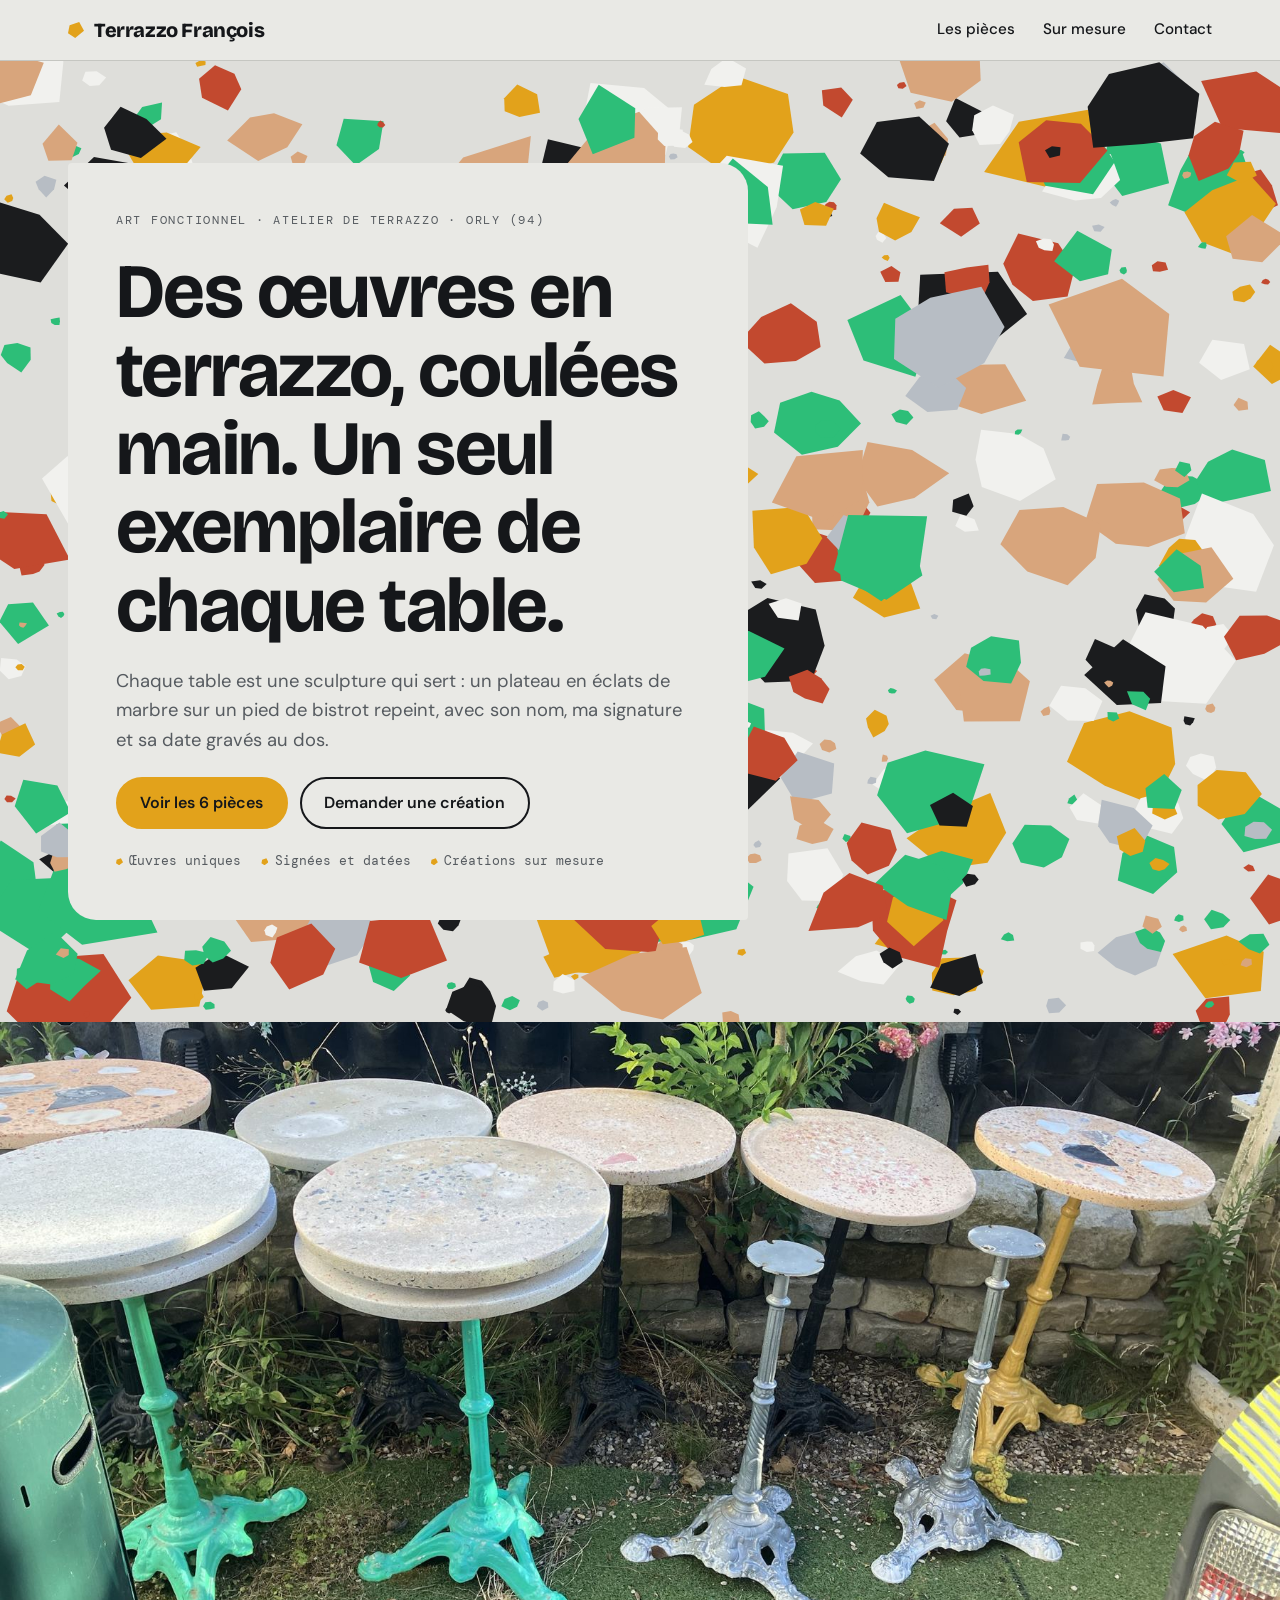
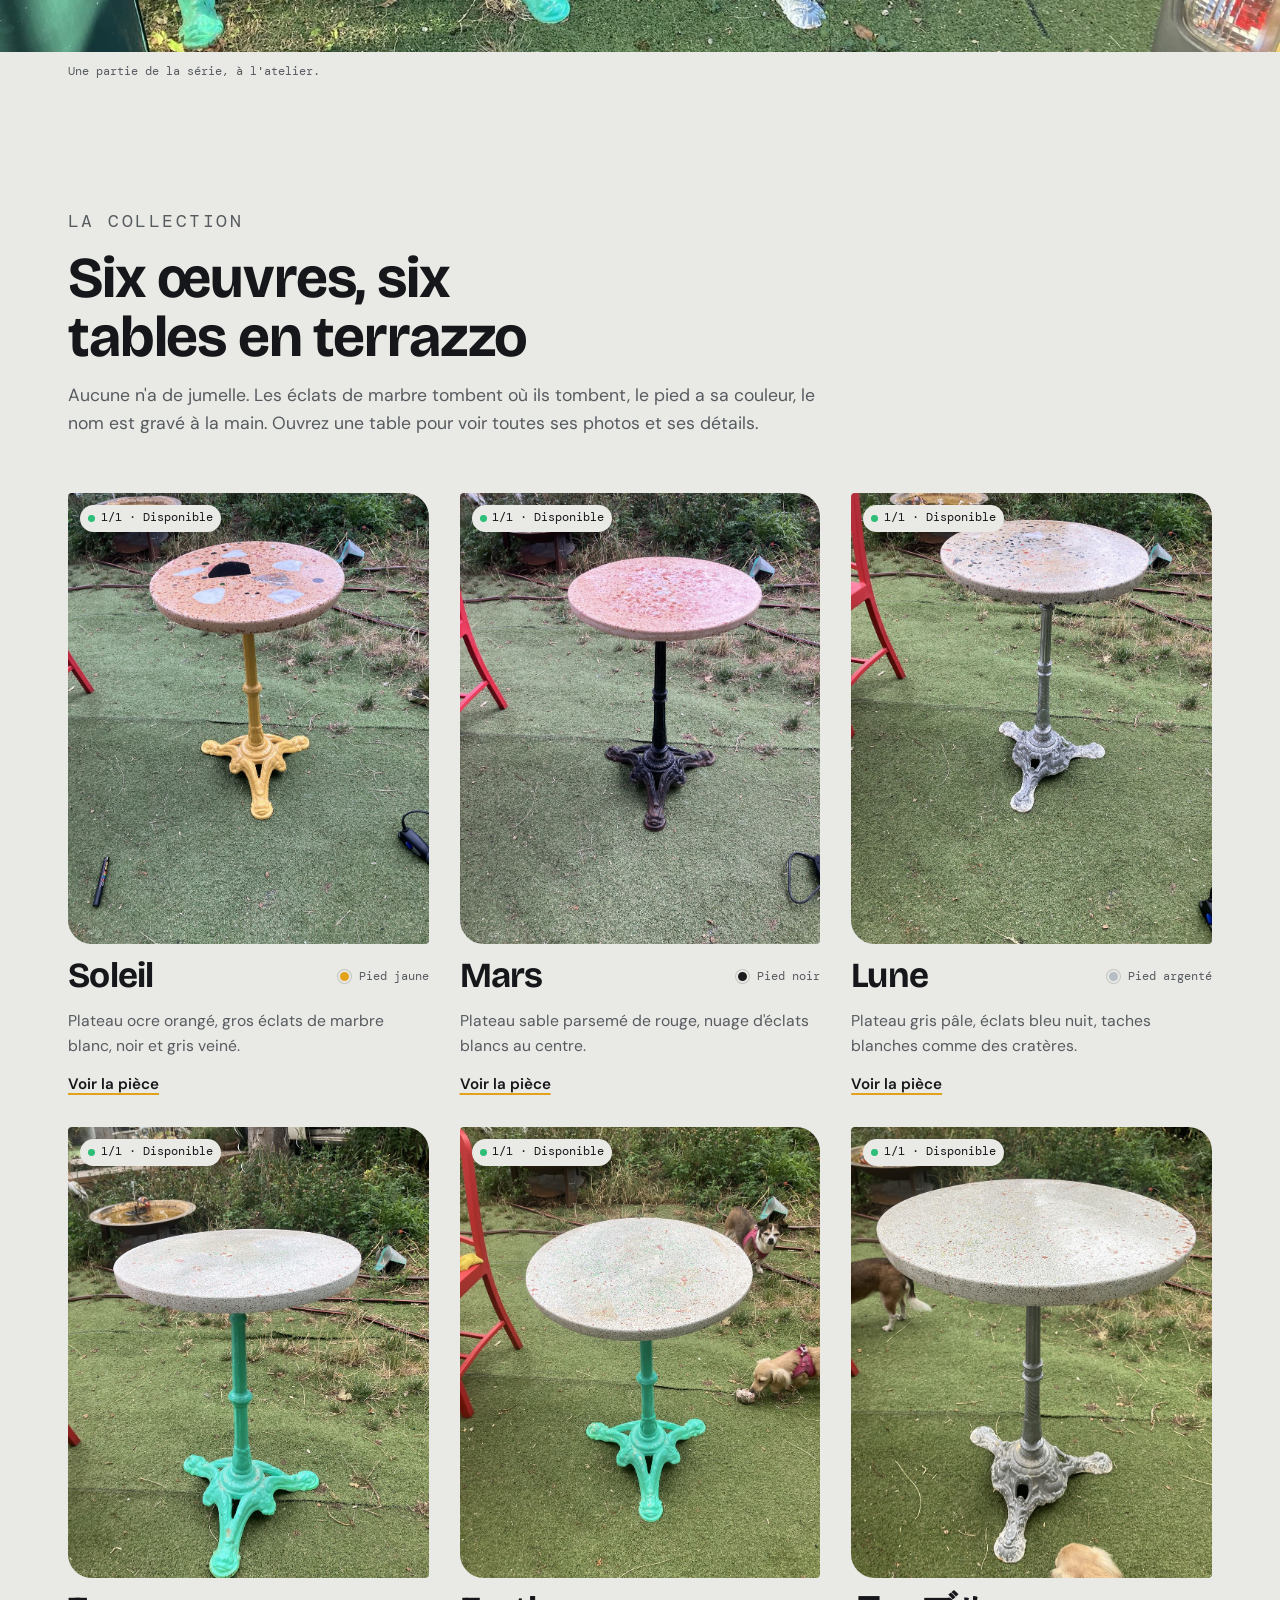
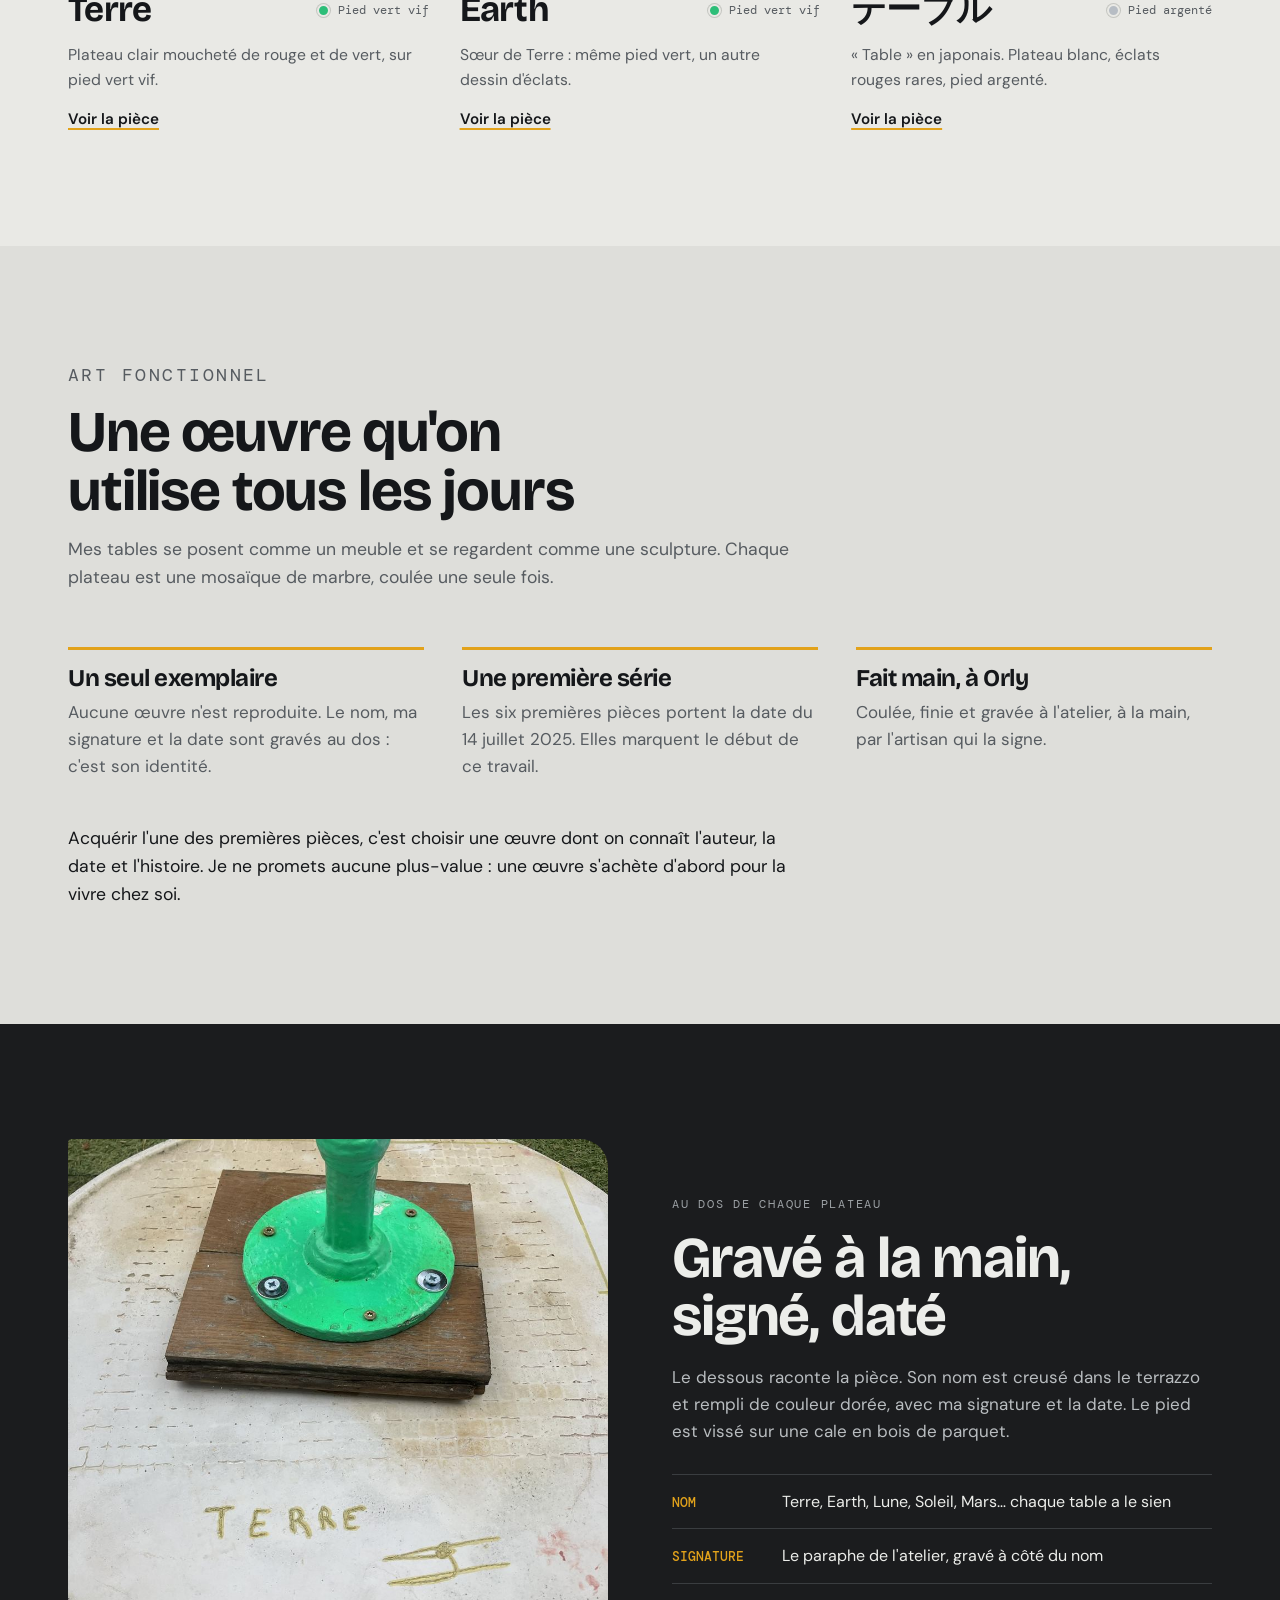
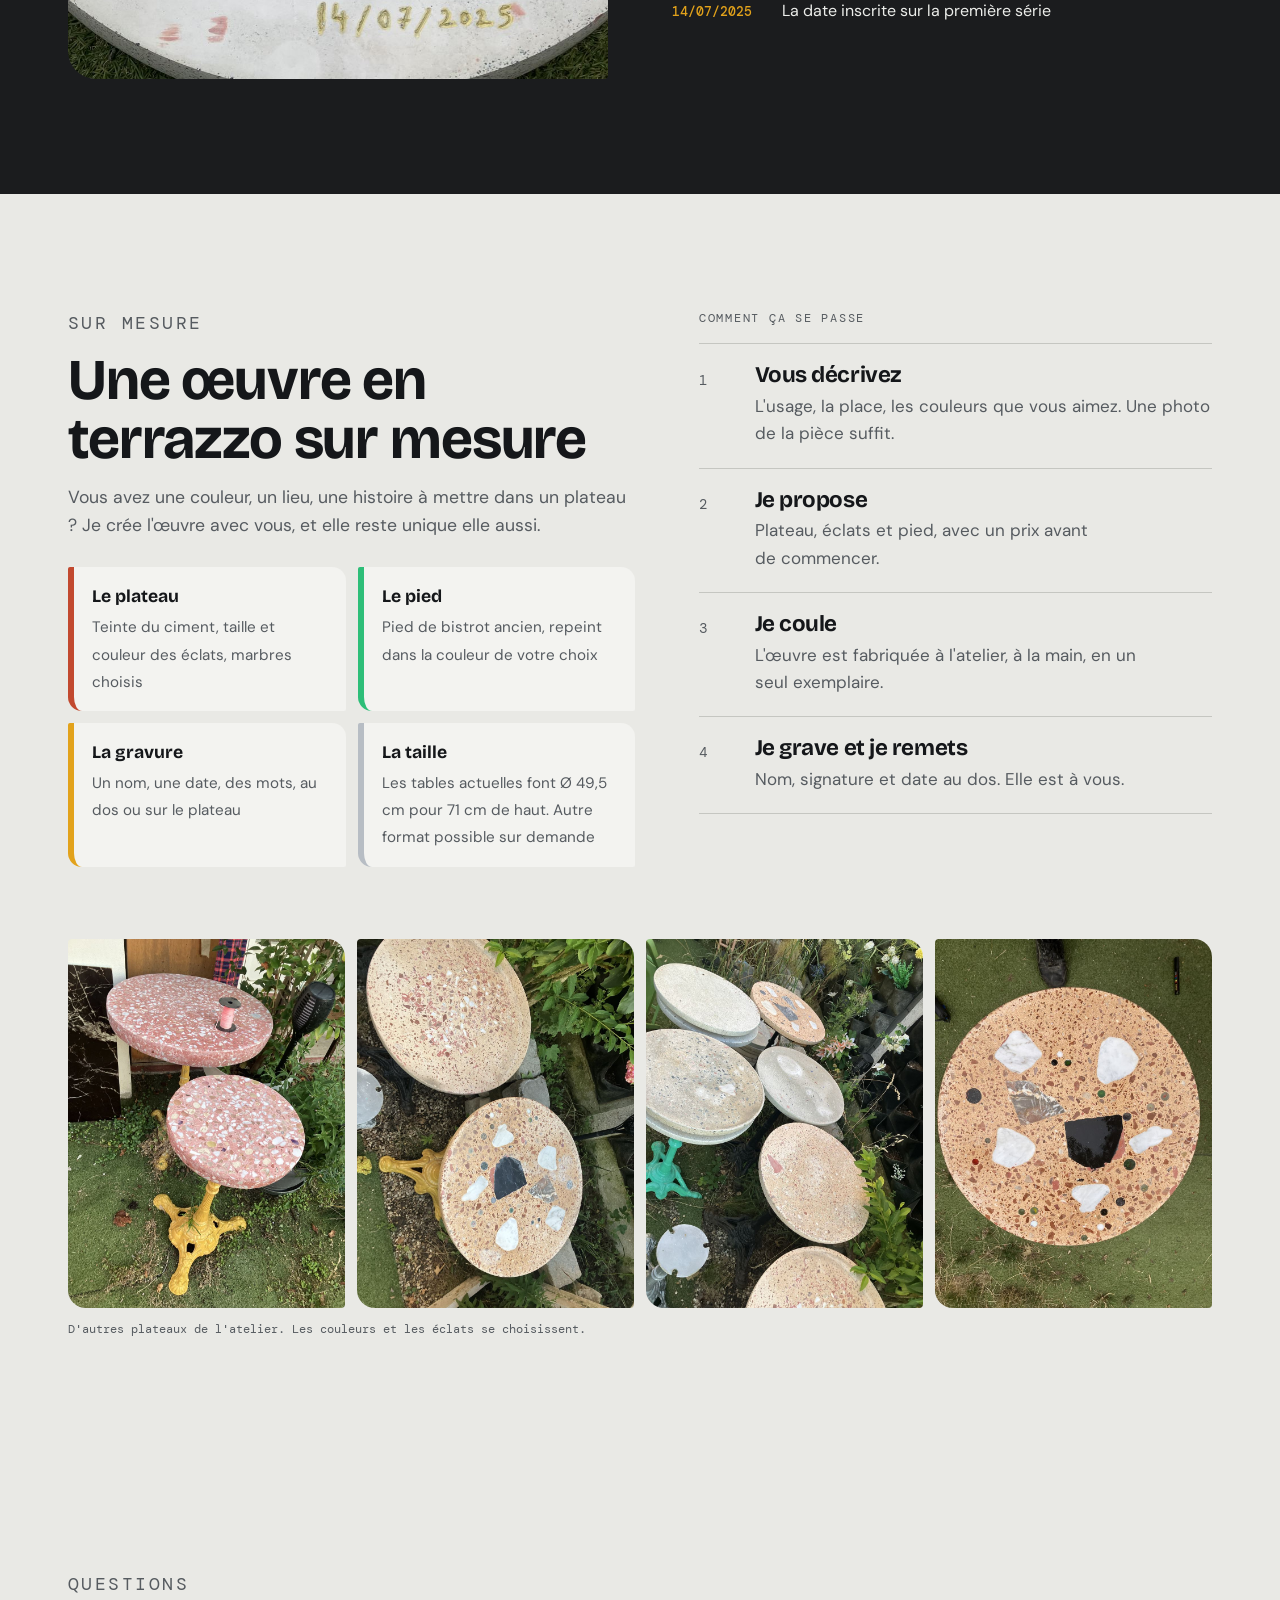
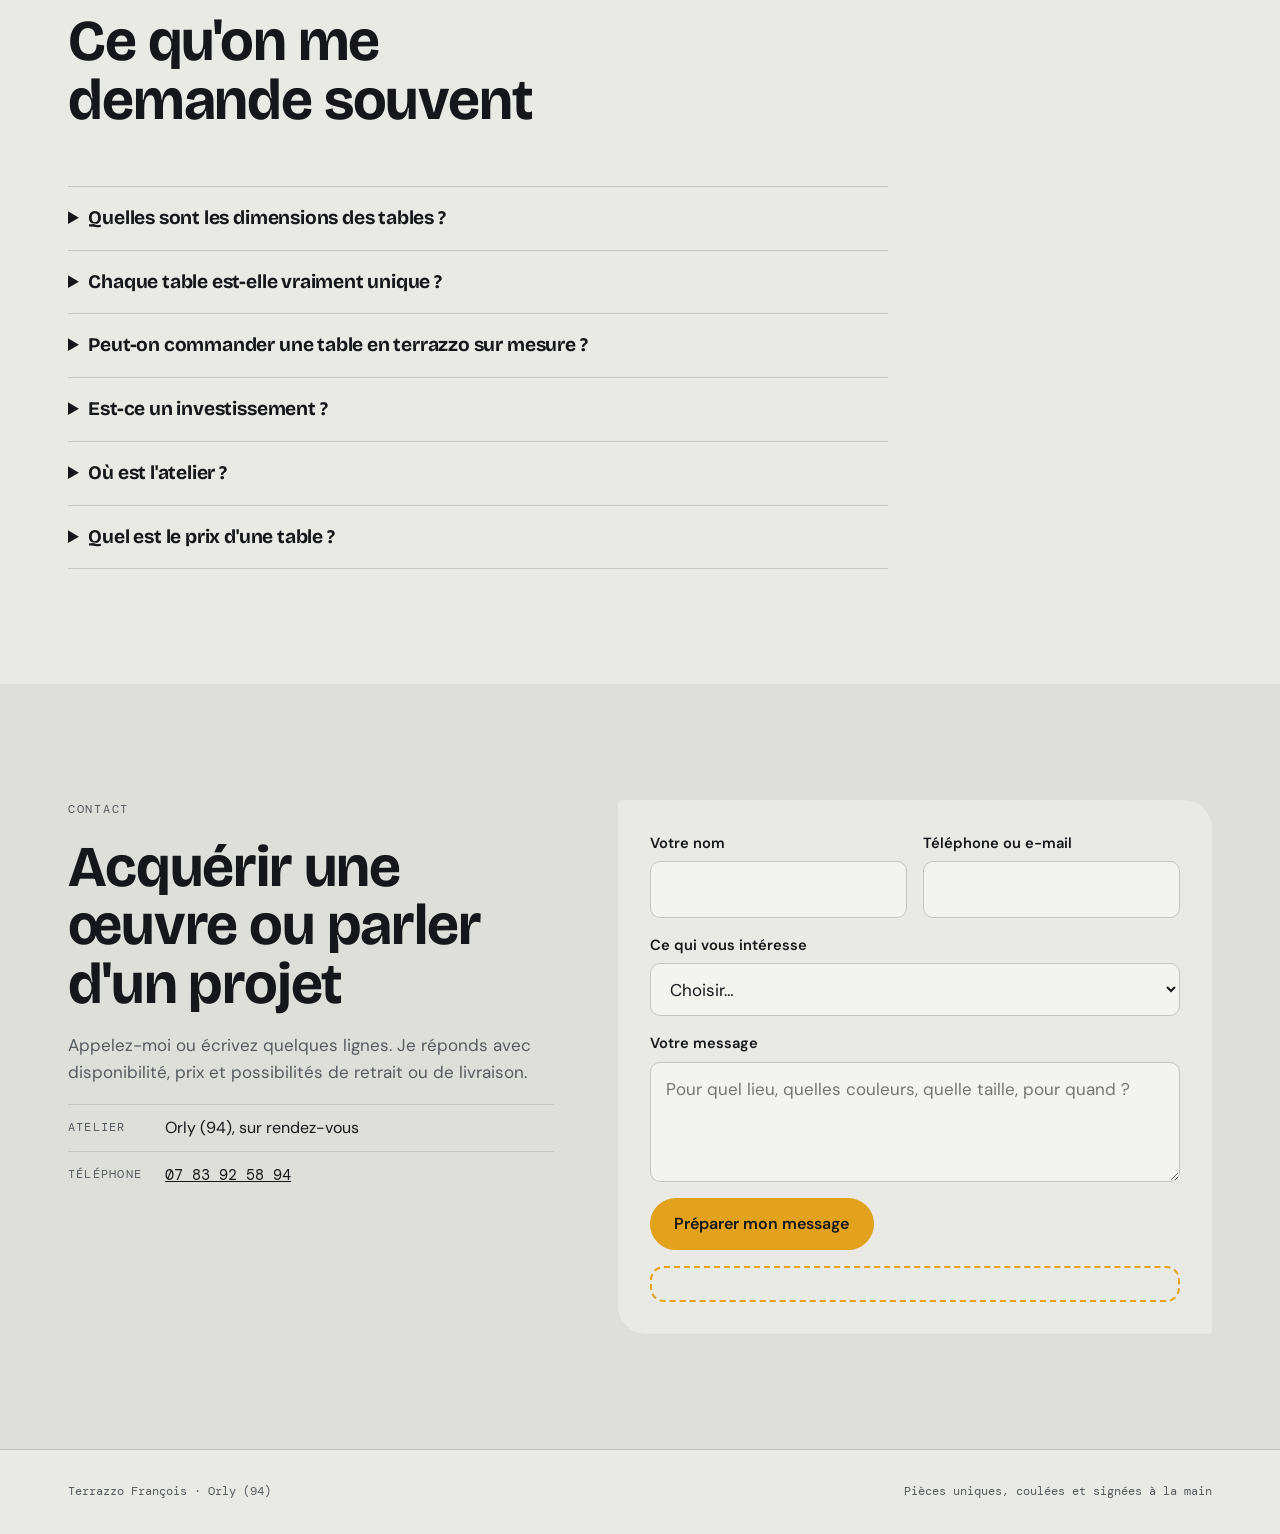
==== commit e59ee00f: "Positionnement art fonctionnel : œuvres uniques, première série, section dédiée Co-Authored-By: Clau" ====
--- a/index.html
+++ b/index.html
@@ -3,14 +3,14 @@
 <head>
 <meta charset="utf-8">
 <meta name="viewport" content="width=device-width, initial-scale=1, viewport-fit=cover">
-<title>Table terrazzo faite main, pièce unique | Terrazzo François</title>
-<meta name="description" content="Tables en terrazzo coulées main à Orly, chacune en un seul exemplaire, gravée et signée. Six pièces disponibles et créations sur mesure.">
+<title>Table terrazzo faite main, œuvre unique signée | Terrazzo François</title>
+<meta name="description" content="Œuvres en terrazzo coulées main à Orly : des tables d&#x27;art fonctionnel, chacune en un seul exemplaire, gravée, signée et datée. Création sur mesure.">
 <link rel="canonical" href="https://frafra92.github.io/terrazzo/">
 <meta property="og:site_name" content="Terrazzo François">
 <meta property="og:locale" content="fr_FR">
 <meta property="og:type" content="website">
-<meta property="og:title" content="Table terrazzo faite main, pièce unique | Terrazzo François">
-<meta property="og:description" content="Tables en terrazzo coulées main à Orly, chacune en un seul exemplaire, gravée et signée. Six pièces disponibles et créations sur mesure.">
+<meta property="og:title" content="Table terrazzo faite main, œuvre unique signée | Terrazzo François">
+<meta property="og:description" content="Œuvres en terrazzo coulées main à Orly : des tables d&#x27;art fonctionnel, chacune en un seul exemplaire, gravée, signée et datée. Création sur mesure.">
 <meta property="og:url" content="https://frafra92.github.io/terrazzo/">
 <meta property="og:image" content="https://frafra92.github.io/terrazzo/img/groupe.jpg">
 <meta name="twitter:card" content="summary_large_image">
@@ -18,8 +18,8 @@
 <link rel="preconnect" href="https://fonts.gstatic.com" crossorigin>
 <link rel="stylesheet" href="https://fonts.googleapis.com/css2?family=Bricolage+Grotesque:opsz,wght@12..96,500..800&family=DM+Sans:wght@400;500;600&family=DM+Mono:wght@400;500&family=Noto+Sans+JP:wght@600&text=%E3%83%86%E3%83%BC%E3%83%96%E3%83%AB&display=swap">
 <link rel="stylesheet" href="style.css">
-<script type="application/ld+json">{"@context": "https://schema.org", "@type": "LocalBusiness", "name": "Terrazzo François", "description": "Tables en terrazzo coulées main, pièces uniques signées et datées, et créations sur mesure.", "url": "https://frafra92.github.io/terrazzo/", "telephone": "+33783925894", "image": "https://frafra92.github.io/terrazzo/img/groupe.jpg", "address": {"@type": "PostalAddress", "addressLocality": "Orly", "postalCode": "94310", "addressCountry": "FR"}, "areaServed": {"@type": "AdministrativeArea", "name": "Île-de-France"}}</script>
-<script type="application/ld+json">{"@context": "https://schema.org", "@type": "FAQPage", "mainEntity": [{"@type": "Question", "name": "Quelles sont les dimensions des tables ?", "acceptedAnswer": {"@type": "Answer", "text": "Chaque table mesure 71 cm de haut. Le plateau rond en terrazzo fait 49,5 cm de diamètre et 3,5 cm d'épaisseur."}}, {"@type": "Question", "name": "Chaque table est-elle vraiment unique ?", "acceptedAnswer": {"@type": "Answer", "text": "Oui. Les plateaux sont coulés à la main, avec des éclats de marbre placés pour chaque pièce. Aucun plateau n'est reproduit. Le nom, la signature et la date sont gravés au dos."}}, {"@type": "Question", "name": "Peut-on commander une table en terrazzo sur mesure ?", "acceptedAnswer": {"@type": "Answer", "text": "Oui. La couleur du plateau, les éclats de marbre, le pied, la gravure et la taille se choisissent avec vous. Appelez ou envoyez un SMS pour décrire votre projet."}}, {"@type": "Question", "name": "Où est l'atelier ?", "acceptedAnswer": {"@type": "Answer", "text": "À Orly (94310), en Île-de-France, sur rendez-vous. Le retrait et la livraison se discutent à la commande."}}, {"@type": "Question", "name": "Quel est le prix d'une table ?", "acceptedAnswer": {"@type": "Answer", "text": "Le prix est communiqué sur demande, par téléphone ou SMS, car chaque pièce est unique."}}]}</script>
+<script type="application/ld+json">{"@context": "https://schema.org", "@type": "LocalBusiness", "name": "Terrazzo François", "description": "Œuvres en terrazzo coulées main : tables d'art fonctionnel, exemplaires uniques signés et datés, et créations sur mesure.", "url": "https://frafra92.github.io/terrazzo/", "telephone": "+33783925894", "image": "https://frafra92.github.io/terrazzo/img/groupe.jpg", "address": {"@type": "PostalAddress", "addressLocality": "Orly", "postalCode": "94310", "addressCountry": "FR"}, "areaServed": {"@type": "AdministrativeArea", "name": "Île-de-France"}}</script>
+<script type="application/ld+json">{"@context": "https://schema.org", "@type": "FAQPage", "mainEntity": [{"@type": "Question", "name": "Quelles sont les dimensions des tables ?", "acceptedAnswer": {"@type": "Answer", "text": "Chaque table mesure 71 cm de haut. Le plateau rond en terrazzo fait 49,5 cm de diamètre et 3,5 cm d'épaisseur."}}, {"@type": "Question", "name": "Chaque table est-elle vraiment unique ?", "acceptedAnswer": {"@type": "Answer", "text": "Oui. Les plateaux sont coulés à la main, avec des éclats de marbre placés pour chaque pièce. Aucun plateau n'est reproduit. Le nom, la signature et la date sont gravés au dos."}}, {"@type": "Question", "name": "Peut-on commander une table en terrazzo sur mesure ?", "acceptedAnswer": {"@type": "Answer", "text": "Oui. La couleur du plateau, les éclats de marbre, le pied, la gravure et la taille se choisissent avec vous. Appelez ou envoyez un SMS pour décrire votre projet."}}, {"@type": "Question", "name": "Est-ce un investissement ?", "acceptedAnswer": {"@type": "Answer", "text": "Chaque table est une œuvre signée, datée et en un seul exemplaire, ce qui la distingue d'un meuble de série. Je ne promets aucune plus-value : une œuvre s'achète d'abord pour la vivre chez soi."}}, {"@type": "Question", "name": "Où est l'atelier ?", "acceptedAnswer": {"@type": "Answer", "text": "À Orly (94310), en Île-de-France, sur rendez-vous. Le retrait et la livraison se discutent à la commande."}}, {"@type": "Question", "name": "Quel est le prix d'une table ?", "acceptedAnswer": {"@type": "Answer", "text": "Le prix est communiqué sur demande, par téléphone ou SMS, car chaque pièce est unique."}}]}</script>
 </head>
 <body>
 </head>
@@ -42,14 +42,14 @@
     <canvas id="chips" aria-hidden="true"></canvas>
     <div class="wrap">
       <div class="panel">
-        <p class="eyebrow">Atelier de terrazzo · Orly (94)</p>
-        <h1>Terrazzo coulé main. Un seul exemplaire de chaque table.</h1>
-        <p class="lead">Plateaux ronds en éclats de marbre sur d'anciens pieds de bistrot repeints. Chaque pièce porte un nom, ma signature et sa date, gravés au dos.</p>
+        <p class="eyebrow">Art fonctionnel · Atelier de terrazzo · Orly (94)</p>
+        <h1>Des œuvres en terrazzo, coulées main. Un seul exemplaire de chaque table.</h1>
+        <p class="lead">Chaque table est une sculpture qui sert : un plateau en éclats de marbre sur un pied de bistrot repeint, avec son nom, ma signature et sa date gravés au dos.</p>
         <div class="ctas">
           <a class="btn primary" href="#pieces">Voir les 6 pièces</a>
           <a class="btn" href="#sur-mesure">Demander une création</a>
         </div>
-        <div class="facts"><span>Pièces uniques</span><span>Signées et datées</span><span>Créations sur mesure</span></div>
+        <div class="facts"><span>Œuvres uniques</span><span>Signées et datées</span><span>Créations sur mesure</span></div>
       </div>
     </div>
   </section>
@@ -63,13 +63,13 @@
     <div class="wrap">
       <div class="head">
         <p class="eyebrow">La collection</p>
-        <h2>Six tables en terrazzo, six caractères</h2>
+        <h2>Six œuvres, six tables en terrazzo</h2>
         <p>Aucune n'a de jumelle. Les éclats de marbre tombent où ils tombent, le pied a sa couleur, le nom est gravé à la main. Ouvrez une table pour voir toutes ses photos et ses détails.</p>
       </div>
       <div class="grid">
   <a class="card" href="tables/soleil/" aria-label="Voir la table en terrazzo Soleil">
     <div class="ph"><img src="img/soleil-1.jpg" alt="Table en terrazzo Soleil, plateau ocre et pied jaune, vue de profil" loading="lazy" width="975" height="1300">
-      <span class="tag"><i class="dot"></i>Disponible</span></div>
+      <span class="tag"><i class="dot"></i>1/1 · Disponible</span></div>
     <div class="row"><h3>Soleil</h3>
       <span class="sw"><i style="background:#E2A21B"></i>Pied jaune</span></div>
     <p>Plateau ocre orangé, gros éclats de marbre blanc, noir et gris veiné.</p>
@@ -77,7 +77,7 @@
   </a>
   <a class="card" href="tables/mars/" aria-label="Voir la table en terrazzo Mars">
     <div class="ph"><img src="img/mars-1.jpg" alt="Table en terrazzo Mars, plateau sable et rouge sur pied noir, vue de profil" loading="lazy" width="975" height="1300">
-      <span class="tag"><i class="dot"></i>Disponible</span></div>
+      <span class="tag"><i class="dot"></i>1/1 · Disponible</span></div>
     <div class="row"><h3>Mars</h3>
       <span class="sw"><i style="background:#1B1C1E"></i>Pied noir</span></div>
     <p>Plateau sable parsemé de rouge, nuage d&#x27;éclats blancs au centre.</p>
@@ -85,7 +85,7 @@
   </a>
   <a class="card" href="tables/lune/" aria-label="Voir la table en terrazzo Lune">
     <div class="ph"><img src="img/lune-1.jpg" alt="Table en terrazzo Lune, plateau gris pâle sur pied argenté, vue de profil" loading="lazy" width="975" height="1300">
-      <span class="tag"><i class="dot"></i>Disponible</span></div>
+      <span class="tag"><i class="dot"></i>1/1 · Disponible</span></div>
     <div class="row"><h3>Lune</h3>
       <span class="sw"><i style="background:#B7BDC4"></i>Pied argenté</span></div>
     <p>Plateau gris pâle, éclats bleu nuit, taches blanches comme des cratères.</p>
@@ -93,7 +93,7 @@
   </a>
   <a class="card" href="tables/terre/" aria-label="Voir la table en terrazzo Terre">
     <div class="ph"><img src="img/terre-1.jpg" alt="Table en terrazzo Terre, plateau clair sur pied vert vif, vue de profil" loading="lazy" width="975" height="1300">
-      <span class="tag"><i class="dot"></i>Disponible</span></div>
+      <span class="tag"><i class="dot"></i>1/1 · Disponible</span></div>
     <div class="row"><h3>Terre</h3>
       <span class="sw"><i style="background:#2DBE78"></i>Pied vert vif</span></div>
     <p>Plateau clair moucheté de rouge et de vert, sur pied vert vif.</p>
@@ -101,7 +101,7 @@
   </a>
   <a class="card" href="tables/earth/" aria-label="Voir la table en terrazzo Earth">
     <div class="ph"><img src="img/earth-1.jpg" alt="Table en terrazzo Earth, plateau clair sur pied vert vif, vue de profil" loading="lazy" width="975" height="1300">
-      <span class="tag"><i class="dot"></i>Disponible</span></div>
+      <span class="tag"><i class="dot"></i>1/1 · Disponible</span></div>
     <div class="row"><h3>Earth</h3>
       <span class="sw"><i style="background:#2DBE78"></i>Pied vert vif</span></div>
     <p>Sœur de Terre : même pied vert, un autre dessin d&#x27;éclats.</p>
@@ -109,7 +109,7 @@
   </a>
   <a class="card" href="tables/teburu/" aria-label="Voir la table en terrazzo テーブル">
     <div class="ph"><img src="img/table-1.jpg" alt="Table en terrazzo テーブル (tēburu), plateau blanc sur pied argenté, vue de profil" loading="lazy" width="975" height="1300">
-      <span class="tag"><i class="dot"></i>Disponible</span></div>
+      <span class="tag"><i class="dot"></i>1/1 · Disponible</span></div>
     <div class="row"><h3 lang="ja">テーブル</h3>
       <span class="sw"><i style="background:#B7BDC4"></i>Pied argenté</span></div>
     <p>« Table » en japonais. Plateau blanc, éclats rouges rares, pied argenté.</p>
@@ -118,13 +118,29 @@
     </div>
   </section>
 
+  <section class="section art" id="oeuvre">
+    <div class="wrap">
+      <div class="head">
+        <p class="eyebrow">Art fonctionnel</p>
+        <h2>Une œuvre qu'on utilise tous les jours</h2>
+        <p>Mes tables se posent comme un meuble et se regardent comme une sculpture. Chaque plateau est une mosaïque de marbre, coulée une seule fois.</p>
+      </div>
+      <div class="artgrid">
+        <div><h3>Un seul exemplaire</h3><p>Aucune œuvre n'est reproduite. Le nom, ma signature et la date sont gravés au dos : c'est son identité.</p></div>
+        <div><h3>Une première série</h3><p>Les six premières pièces portent la date du 14 juillet 2025. Elles marquent le début de ce travail.</p></div>
+        <div><h3>Fait main, à Orly</h3><p>Coulée, finie et gravée à l'atelier, à la main, par l'artisan qui la signe.</p></div>
+      </div>
+      <p class="artnote">Acquérir l'une des premières pièces, c'est choisir une œuvre dont on connaît l'auteur, la date et l'histoire. Je ne promets aucune plus-value : une œuvre s'achète d'abord pour la vivre chez soi.</p>
+    </div>
+  </section>
+
   <section class="section sign">
     <div class="wrap">
       <img src="img/terre-4.jpg" alt="Le dessous du plateau Terre : le nom, la signature et la date 14/07/2025 gravés dans le terrazzo, avec le pied vissé sur une cale en bois de parquet" loading="lazy" width="975" height="1300">
       <div>
         <span class="eyebrow">Au dos de chaque plateau</span>
-        <h2>Gravé à la main, vissé sur du vrai parquet</h2>
-        <p>Le dessous raconte la pièce. Son nom est creusé dans le terrazzo et rempli d'or, avec ma signature et la date. Le pied de fonte est fixé sur une cale en bois de parquet.</p>
+        <h2>Gravé à la main, signé, daté</h2>
+        <p>Le dessous raconte la pièce. Son nom est creusé dans le terrazzo et rempli de couleur dorée, avec ma signature et la date. Le pied est vissé sur une cale en bois de parquet.</p>
         <ul>
           <li><b>NOM</b><span>Terre, Earth, Lune, Soleil, Mars… chaque table a le sien</span></li>
           <li><b>SIGNATURE</b><span>Le paraphe de l'atelier, gravé à côté du nom</span></li>
@@ -140,8 +156,8 @@
         <div>
           <div class="head" style="margin-bottom:0">
             <p class="eyebrow">Sur mesure</p>
-            <h2>Une table en terrazzo sur mesure</h2>
-            <p>Vous avez une couleur, un lieu, une histoire à mettre dans un plateau ? Je crée la pièce avec vous, et elle reste unique elle aussi.</p>
+            <h2>Une œuvre en terrazzo sur mesure</h2>
+            <p>Vous avez une couleur, un lieu, une histoire à mettre dans un plateau ? Je crée l'œuvre avec vous, et elle reste unique elle aussi.</p>
           </div>
           <div class="opts">
             <div class="opt" style="--oc:var(--c-red)"><b>Le plateau</b><span>Teinte du ciment, taille et couleur des éclats, marbres choisis</span></div>
@@ -155,7 +171,7 @@
           <ol class="steps">
             <li><span class="n">1</span><div><h3>Vous décrivez</h3><p>L'usage, la place, les couleurs que vous aimez. Une photo de la pièce suffit.</p></div></li>
             <li><span class="n">2</span><div><h3>Je propose</h3><p>Plateau, éclats et pied, avec un prix avant de commencer.</p></div></li>
-            <li><span class="n">3</span><div><h3>Je coule</h3><p>La table est fabriquée à l'atelier, à la main, en un seul exemplaire.</p></div></li>
+            <li><span class="n">3</span><div><h3>Je coule</h3><p>L'œuvre est fabriquée à l'atelier, à la main, en un seul exemplaire.</p></div></li>
             <li><span class="n">4</span><div><h3>Je grave et je remets</h3><p>Nom, signature et date au dos. Elle est à vous.</p></div></li>
           </ol>
         </div>
@@ -171,13 +187,13 @@
     </div>
   </section>
 
-  <section class="section" id="questions"><div class="wrap"><div class="head"><p class="eyebrow">Questions</p><h2>Ce qu'on me demande souvent</h2></div><div class="faq"><details><summary>Quelles sont les dimensions des tables ?</summary><p>Chaque table mesure 71 cm de haut. Le plateau rond en terrazzo fait 49,5 cm de diamètre et 3,5 cm d&#x27;épaisseur.</p></details><details><summary>Chaque table est-elle vraiment unique ?</summary><p>Oui. Les plateaux sont coulés à la main, avec des éclats de marbre placés pour chaque pièce. Aucun plateau n&#x27;est reproduit. Le nom, la signature et la date sont gravés au dos.</p></details><details><summary>Peut-on commander une table en terrazzo sur mesure ?</summary><p>Oui. La couleur du plateau, les éclats de marbre, le pied, la gravure et la taille se choisissent avec vous. Appelez ou envoyez un SMS pour décrire votre projet.</p></details><details><summary>Où est l&#x27;atelier ?</summary><p>À Orly (94310), en Île-de-France, sur rendez-vous. Le retrait et la livraison se discutent à la commande.</p></details><details><summary>Quel est le prix d&#x27;une table ?</summary><p>Le prix est communiqué sur demande, par téléphone ou SMS, car chaque pièce est unique.</p></details></div></div></section>
+  <section class="section" id="questions"><div class="wrap"><div class="head"><p class="eyebrow">Questions</p><h2>Ce qu'on me demande souvent</h2></div><div class="faq"><details><summary>Quelles sont les dimensions des tables ?</summary><p>Chaque table mesure 71 cm de haut. Le plateau rond en terrazzo fait 49,5 cm de diamètre et 3,5 cm d&#x27;épaisseur.</p></details><details><summary>Chaque table est-elle vraiment unique ?</summary><p>Oui. Les plateaux sont coulés à la main, avec des éclats de marbre placés pour chaque pièce. Aucun plateau n&#x27;est reproduit. Le nom, la signature et la date sont gravés au dos.</p></details><details><summary>Peut-on commander une table en terrazzo sur mesure ?</summary><p>Oui. La couleur du plateau, les éclats de marbre, le pied, la gravure et la taille se choisissent avec vous. Appelez ou envoyez un SMS pour décrire votre projet.</p></details><details><summary>Est-ce un investissement ?</summary><p>Chaque table est une œuvre signée, datée et en un seul exemplaire, ce qui la distingue d&#x27;un meuble de série. Je ne promets aucune plus-value : une œuvre s&#x27;achète d&#x27;abord pour la vivre chez soi.</p></details><details><summary>Où est l&#x27;atelier ?</summary><p>À Orly (94310), en Île-de-France, sur rendez-vous. Le retrait et la livraison se discutent à la commande.</p></details><details><summary>Quel est le prix d&#x27;une table ?</summary><p>Le prix est communiqué sur demande, par téléphone ou SMS, car chaque pièce est unique.</p></details></div></div></section>
 
   <section class="section contact" id="contact">
     <div class="wrap cwrap">
       <div class="cinfo">
         <p class="eyebrow">Contact</p>
-        <h2>Réserver une table ou parler d'un projet</h2>
+        <h2>Acquérir une œuvre ou parler d'un projet</h2>
         <p>Appelez-moi ou écrivez quelques lignes. Je réponds avec disponibilité, prix et possibilités de retrait ou de livraison.</p>
         <dl class="dl" id="dl">
           <div><dt>Atelier</dt><dd>Orly (94), sur rendez-vous</dd></div>
--- a/style.css
+++ b/style.css
@@ -168,3 +168,13 @@
 .note{font-size:.92rem;color:var(--mute)}
 .part{margin:0;padding-left:1.1em;color:var(--mute)}
 .thumbs{display:grid;grid-template-columns:repeat(4,minmax(0,1fr));gap:8px}
+
+/* art fonctionnel */
+.art{background:var(--bg2)}
+.artgrid{display:grid;grid-template-columns:repeat(3,minmax(0,1fr));gap:clamp(16px,3vw,40px)}
+@media (max-width:760px){.artgrid{grid-template-columns:minmax(0,1fr)}}
+.artgrid>div{border-top:3px solid var(--accent);padding-top:16px}
+.artgrid h3{font-size:1.5rem;margin-bottom:8px}
+.artgrid p{color:var(--mute)}
+.artnote{margin-top:clamp(24px,4vw,44px);max-width:62ch;font-size:1.1rem}
+.artline{border-left:4px solid var(--accent);padding-left:14px;color:var(--fg)!important}
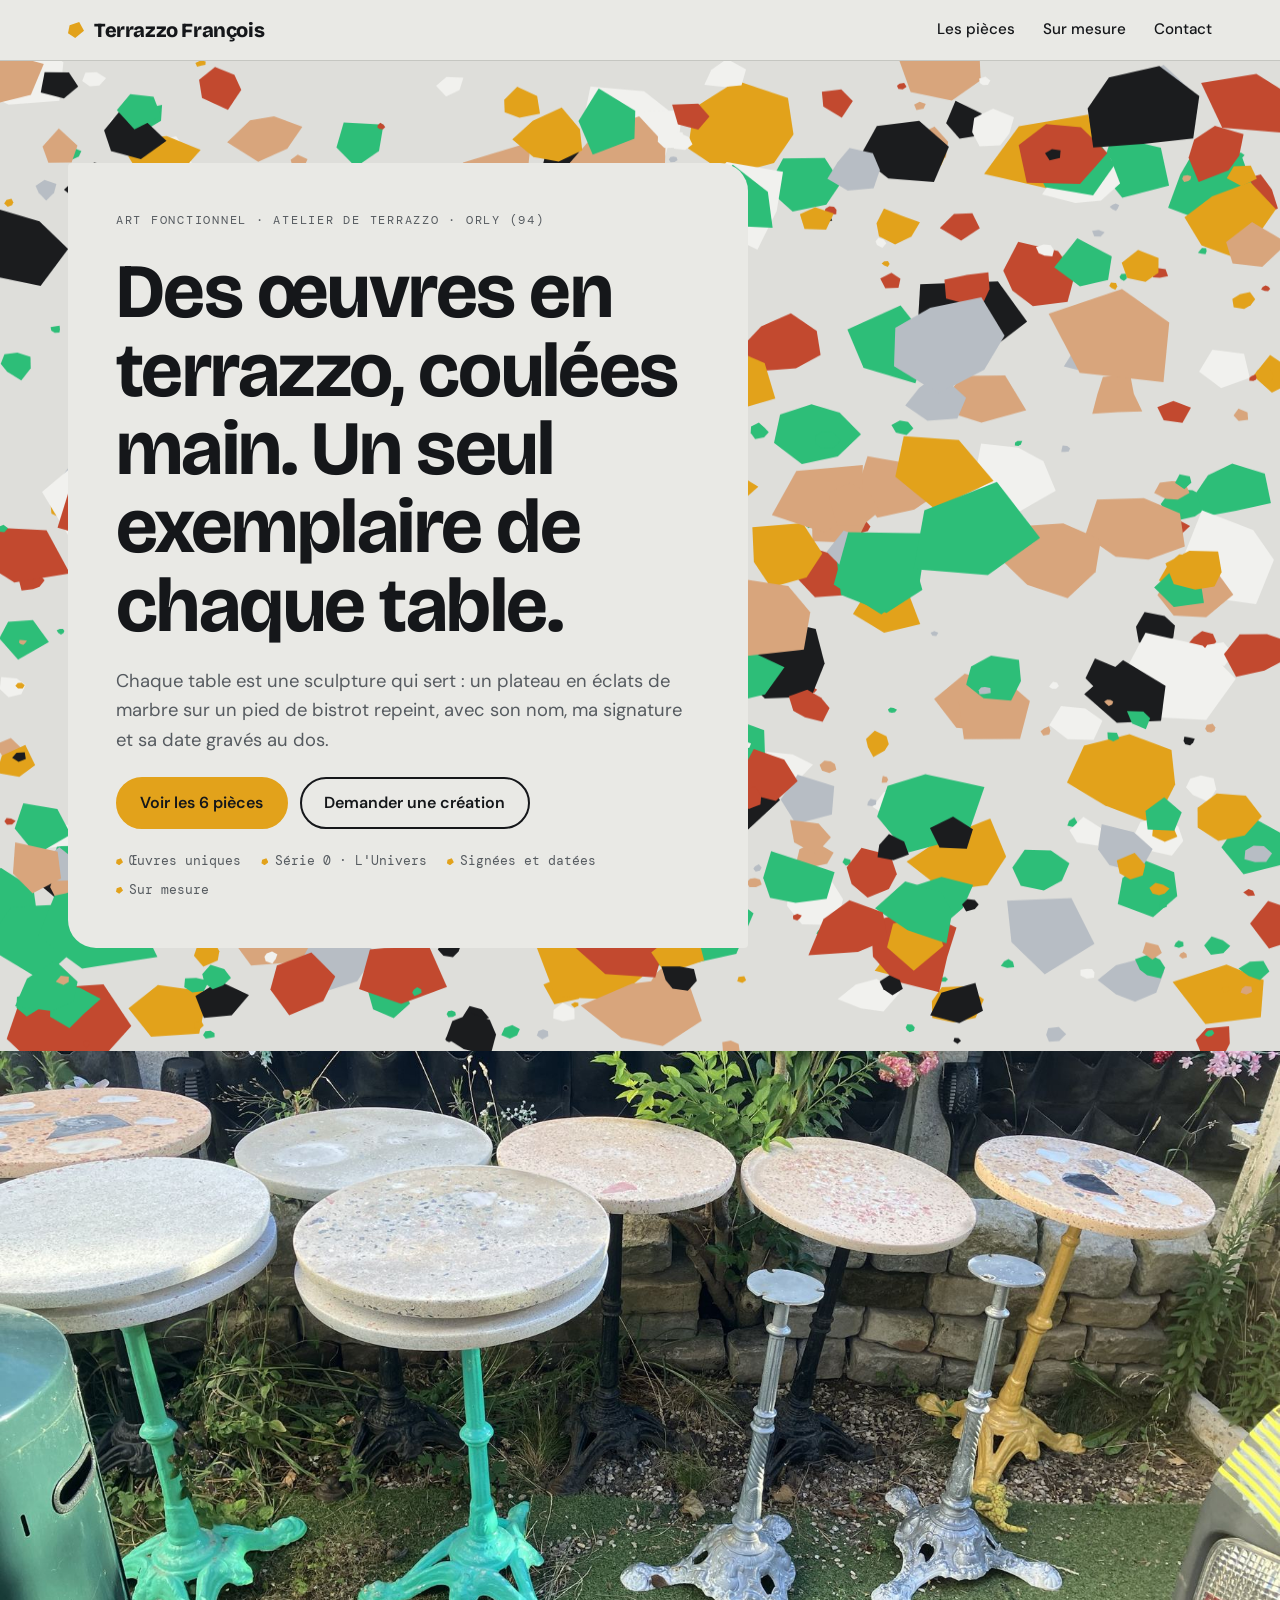
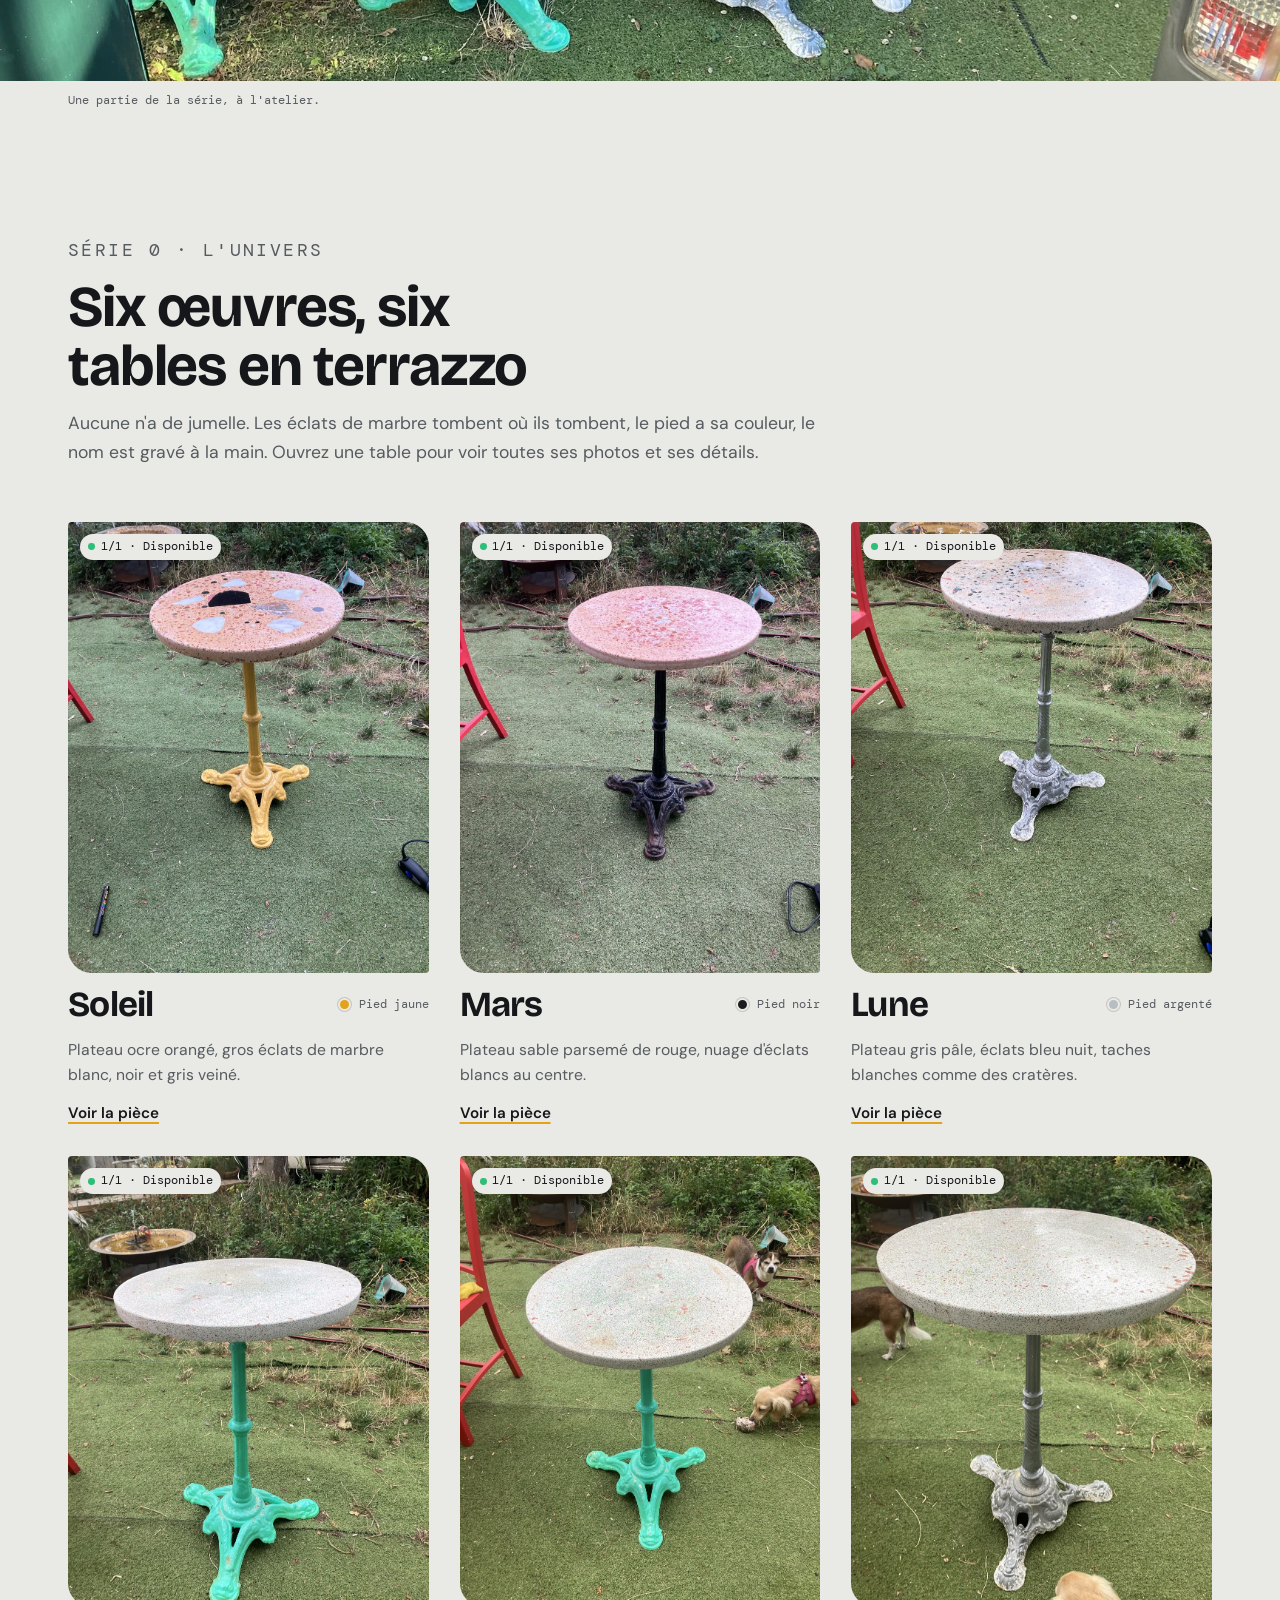
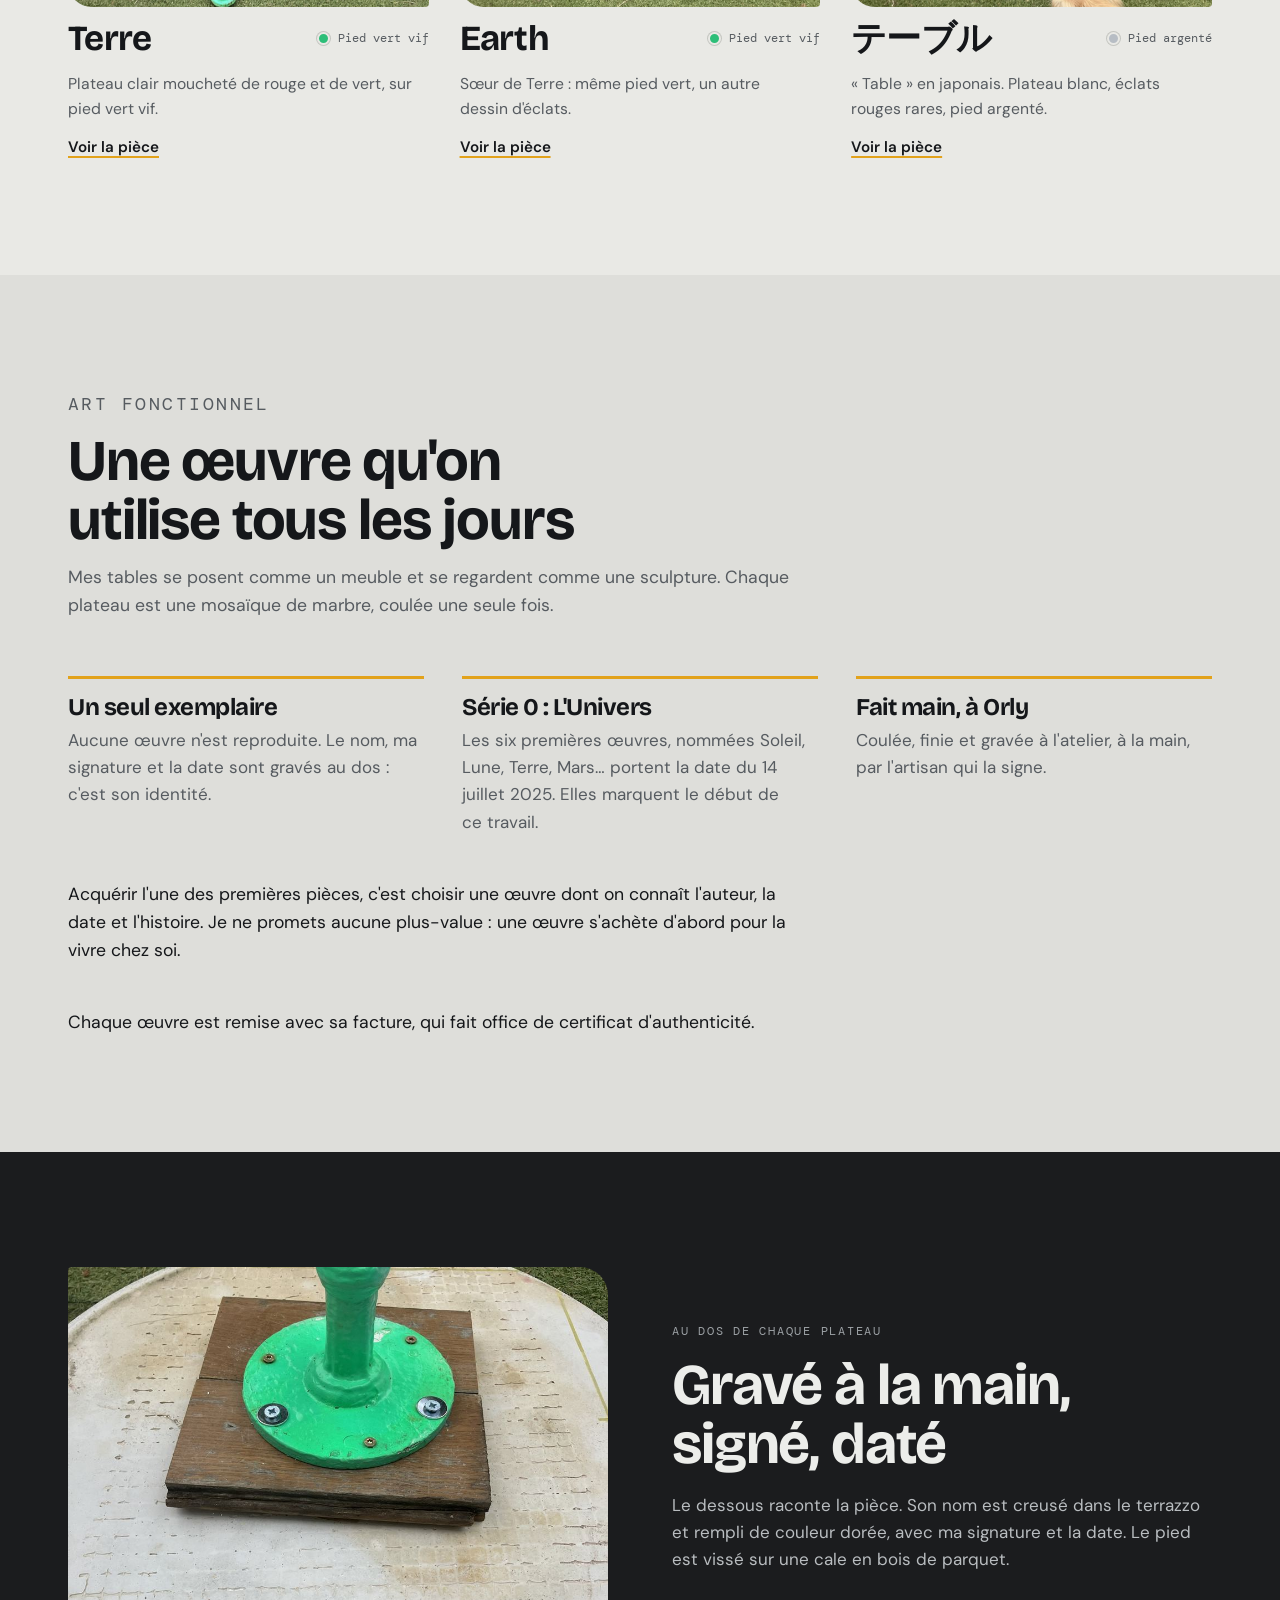
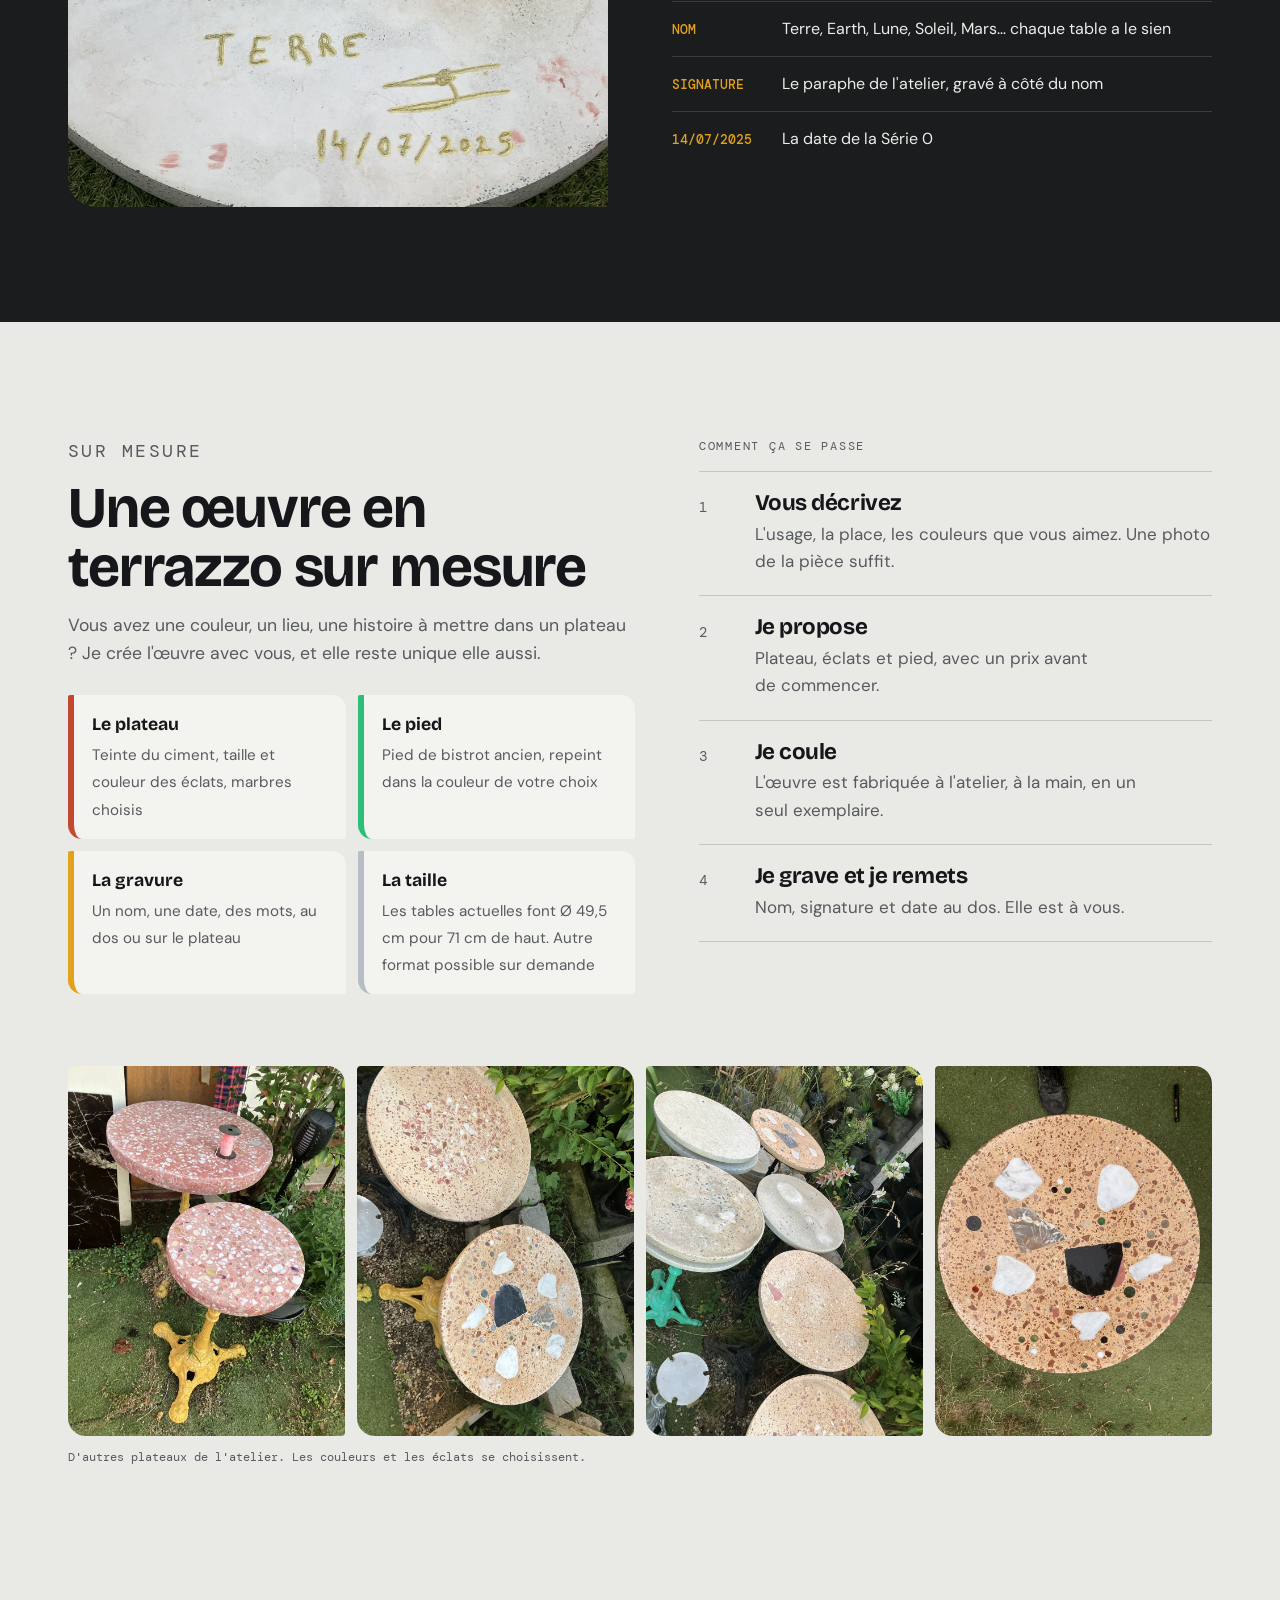
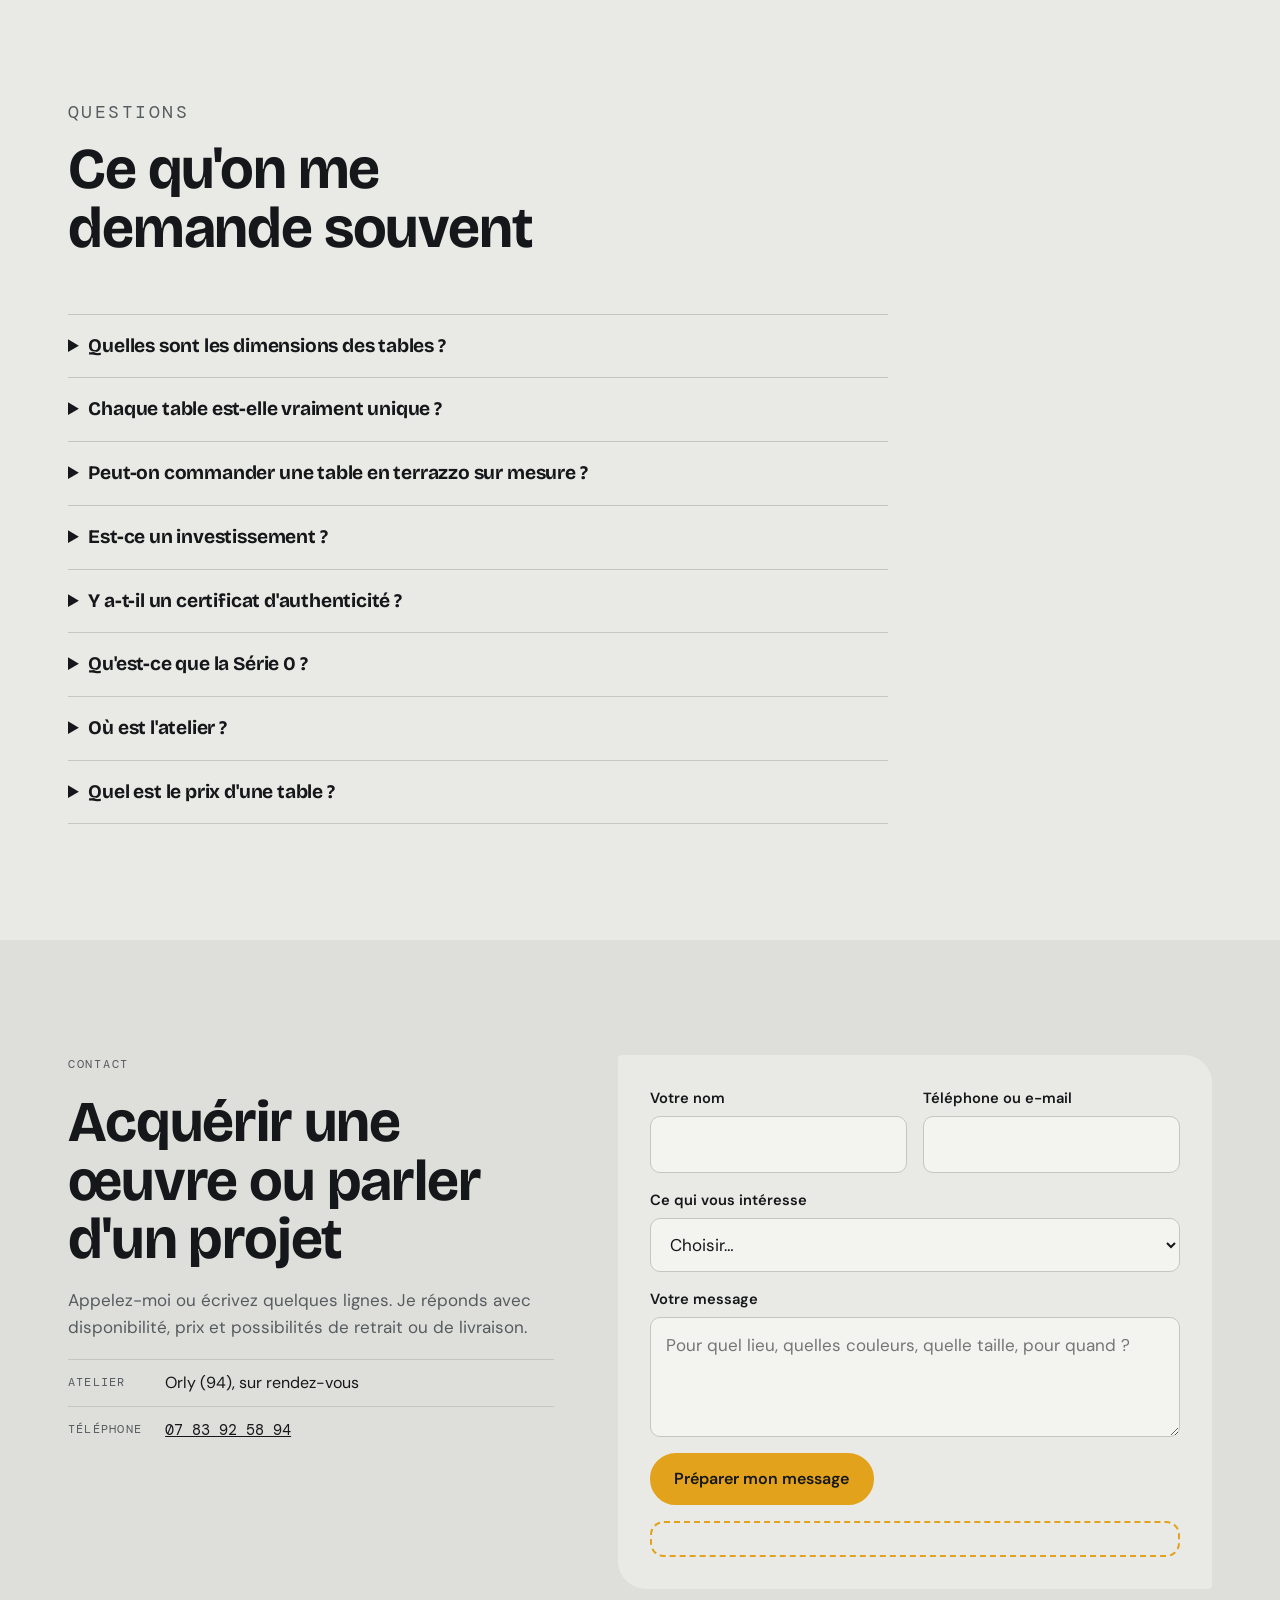
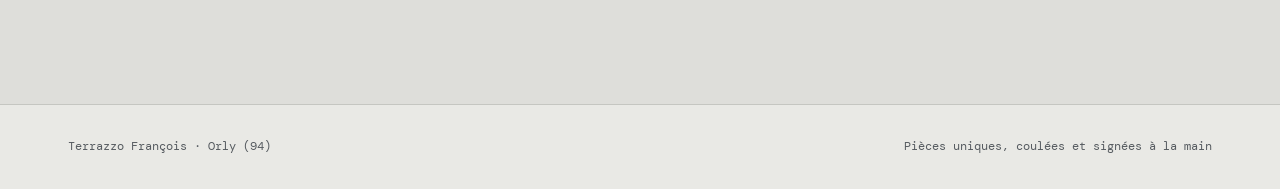
==== commit b0a7f986: "Série 0 : L'Univers, facture comme certificat d'authenticité Co-Authored-By: Claude Sonnet 5.5 <nore" ====
--- a/index.html
+++ b/index.html
@@ -19,7 +19,7 @@
 <link rel="stylesheet" href="https://fonts.googleapis.com/css2?family=Bricolage+Grotesque:opsz,wght@12..96,500..800&family=DM+Sans:wght@400;500;600&family=DM+Mono:wght@400;500&family=Noto+Sans+JP:wght@600&text=%E3%83%86%E3%83%BC%E3%83%96%E3%83%AB&display=swap">
 <link rel="stylesheet" href="style.css">
 <script type="application/ld+json">{"@context": "https://schema.org", "@type": "LocalBusiness", "name": "Terrazzo François", "description": "Œuvres en terrazzo coulées main : tables d'art fonctionnel, exemplaires uniques signés et datés, et créations sur mesure.", "url": "https://frafra92.github.io/terrazzo/", "telephone": "+33783925894", "image": "https://frafra92.github.io/terrazzo/img/groupe.jpg", "address": {"@type": "PostalAddress", "addressLocality": "Orly", "postalCode": "94310", "addressCountry": "FR"}, "areaServed": {"@type": "AdministrativeArea", "name": "Île-de-France"}}</script>
-<script type="application/ld+json">{"@context": "https://schema.org", "@type": "FAQPage", "mainEntity": [{"@type": "Question", "name": "Quelles sont les dimensions des tables ?", "acceptedAnswer": {"@type": "Answer", "text": "Chaque table mesure 71 cm de haut. Le plateau rond en terrazzo fait 49,5 cm de diamètre et 3,5 cm d'épaisseur."}}, {"@type": "Question", "name": "Chaque table est-elle vraiment unique ?", "acceptedAnswer": {"@type": "Answer", "text": "Oui. Les plateaux sont coulés à la main, avec des éclats de marbre placés pour chaque pièce. Aucun plateau n'est reproduit. Le nom, la signature et la date sont gravés au dos."}}, {"@type": "Question", "name": "Peut-on commander une table en terrazzo sur mesure ?", "acceptedAnswer": {"@type": "Answer", "text": "Oui. La couleur du plateau, les éclats de marbre, le pied, la gravure et la taille se choisissent avec vous. Appelez ou envoyez un SMS pour décrire votre projet."}}, {"@type": "Question", "name": "Est-ce un investissement ?", "acceptedAnswer": {"@type": "Answer", "text": "Chaque table est une œuvre signée, datée et en un seul exemplaire, ce qui la distingue d'un meuble de série. Je ne promets aucune plus-value : une œuvre s'achète d'abord pour la vivre chez soi."}}, {"@type": "Question", "name": "Où est l'atelier ?", "acceptedAnswer": {"@type": "Answer", "text": "À Orly (94310), en Île-de-France, sur rendez-vous. Le retrait et la livraison se discutent à la commande."}}, {"@type": "Question", "name": "Quel est le prix d'une table ?", "acceptedAnswer": {"@type": "Answer", "text": "Le prix est communiqué sur demande, par téléphone ou SMS, car chaque pièce est unique."}}]}</script>
+<script type="application/ld+json">{"@context": "https://schema.org", "@type": "FAQPage", "mainEntity": [{"@type": "Question", "name": "Quelles sont les dimensions des tables ?", "acceptedAnswer": {"@type": "Answer", "text": "Chaque table mesure 71 cm de haut. Le plateau rond en terrazzo fait 49,5 cm de diamètre et 3,5 cm d'épaisseur."}}, {"@type": "Question", "name": "Chaque table est-elle vraiment unique ?", "acceptedAnswer": {"@type": "Answer", "text": "Oui. Les plateaux sont coulés à la main, avec des éclats de marbre placés pour chaque pièce. Aucun plateau n'est reproduit. Le nom, la signature et la date sont gravés au dos."}}, {"@type": "Question", "name": "Peut-on commander une table en terrazzo sur mesure ?", "acceptedAnswer": {"@type": "Answer", "text": "Oui. La couleur du plateau, les éclats de marbre, le pied, la gravure et la taille se choisissent avec vous. Appelez ou envoyez un SMS pour décrire votre projet."}}, {"@type": "Question", "name": "Est-ce un investissement ?", "acceptedAnswer": {"@type": "Answer", "text": "Chaque table est une œuvre signée, datée et en un seul exemplaire, ce qui la distingue d'un meuble de série. Je ne promets aucune plus-value : une œuvre s'achète d'abord pour la vivre chez soi."}}, {"@type": "Question", "name": "Y a-t-il un certificat d'authenticité ?", "acceptedAnswer": {"@type": "Answer", "text": "Oui. Chaque œuvre est remise avec sa facture, qui fait office de certificat d'authenticité."}}, {"@type": "Question", "name": "Qu'est-ce que la Série 0 ?", "acceptedAnswer": {"@type": "Answer", "text": "C'est la première série de tables, nommée L'Univers : les six premières œuvres, gravées et datées du 14 juillet 2025, qui marquent le début de ce travail."}}, {"@type": "Question", "name": "Où est l'atelier ?", "acceptedAnswer": {"@type": "Answer", "text": "À Orly (94310), en Île-de-France, sur rendez-vous. Le retrait et la livraison se discutent à la commande."}}, {"@type": "Question", "name": "Quel est le prix d'une table ?", "acceptedAnswer": {"@type": "Answer", "text": "Le prix est communiqué sur demande, par téléphone ou SMS, car chaque pièce est unique."}}]}</script>
 </head>
 <body>
 </head>
@@ -49,7 +49,7 @@
           <a class="btn primary" href="#pieces">Voir les 6 pièces</a>
           <a class="btn" href="#sur-mesure">Demander une création</a>
         </div>
-        <div class="facts"><span>Œuvres uniques</span><span>Signées et datées</span><span>Créations sur mesure</span></div>
+        <div class="facts"><span>Œuvres uniques</span><span>Série 0 · L'Univers</span><span>Signées et datées</span><span>Sur mesure</span></div>
       </div>
     </div>
   </section>
@@ -62,7 +62,7 @@
   <section class="section" id="pieces">
     <div class="wrap">
       <div class="head">
-        <p class="eyebrow">La collection</p>
+        <p class="eyebrow">Série 0 · L'Univers</p>
         <h2>Six œuvres, six tables en terrazzo</h2>
         <p>Aucune n'a de jumelle. Les éclats de marbre tombent où ils tombent, le pied a sa couleur, le nom est gravé à la main. Ouvrez une table pour voir toutes ses photos et ses détails.</p>
       </div>
@@ -127,10 +127,11 @@
       </div>
       <div class="artgrid">
         <div><h3>Un seul exemplaire</h3><p>Aucune œuvre n'est reproduite. Le nom, ma signature et la date sont gravés au dos : c'est son identité.</p></div>
-        <div><h3>Une première série</h3><p>Les six premières pièces portent la date du 14 juillet 2025. Elles marquent le début de ce travail.</p></div>
+        <div><h3>Série 0 : L'Univers</h3><p>Les six premières œuvres, nommées Soleil, Lune, Terre, Mars… portent la date du 14 juillet 2025. Elles marquent le début de ce travail.</p></div>
         <div><h3>Fait main, à Orly</h3><p>Coulée, finie et gravée à l'atelier, à la main, par l'artisan qui la signe.</p></div>
       </div>
       <p class="artnote">Acquérir l'une des premières pièces, c'est choisir une œuvre dont on connaît l'auteur, la date et l'histoire. Je ne promets aucune plus-value : une œuvre s'achète d'abord pour la vivre chez soi.</p>
+      <p class="artnote">Chaque œuvre est remise avec sa facture, qui fait office de certificat d'authenticité.</p>
     </div>
   </section>
 
@@ -144,7 +145,7 @@
         <ul>
           <li><b>NOM</b><span>Terre, Earth, Lune, Soleil, Mars… chaque table a le sien</span></li>
           <li><b>SIGNATURE</b><span>Le paraphe de l'atelier, gravé à côté du nom</span></li>
-          <li><b>14/07/2025</b><span>La date inscrite sur la première série</span></li>
+          <li><b>14/07/2025</b><span>La date de la Série 0</span></li>
         </ul>
       </div>
     </div>
@@ -187,7 +188,7 @@
     </div>
   </section>
 
-  <section class="section" id="questions"><div class="wrap"><div class="head"><p class="eyebrow">Questions</p><h2>Ce qu'on me demande souvent</h2></div><div class="faq"><details><summary>Quelles sont les dimensions des tables ?</summary><p>Chaque table mesure 71 cm de haut. Le plateau rond en terrazzo fait 49,5 cm de diamètre et 3,5 cm d&#x27;épaisseur.</p></details><details><summary>Chaque table est-elle vraiment unique ?</summary><p>Oui. Les plateaux sont coulés à la main, avec des éclats de marbre placés pour chaque pièce. Aucun plateau n&#x27;est reproduit. Le nom, la signature et la date sont gravés au dos.</p></details><details><summary>Peut-on commander une table en terrazzo sur mesure ?</summary><p>Oui. La couleur du plateau, les éclats de marbre, le pied, la gravure et la taille se choisissent avec vous. Appelez ou envoyez un SMS pour décrire votre projet.</p></details><details><summary>Est-ce un investissement ?</summary><p>Chaque table est une œuvre signée, datée et en un seul exemplaire, ce qui la distingue d&#x27;un meuble de série. Je ne promets aucune plus-value : une œuvre s&#x27;achète d&#x27;abord pour la vivre chez soi.</p></details><details><summary>Où est l&#x27;atelier ?</summary><p>À Orly (94310), en Île-de-France, sur rendez-vous. Le retrait et la livraison se discutent à la commande.</p></details><details><summary>Quel est le prix d&#x27;une table ?</summary><p>Le prix est communiqué sur demande, par téléphone ou SMS, car chaque pièce est unique.</p></details></div></div></section>
+  <section class="section" id="questions"><div class="wrap"><div class="head"><p class="eyebrow">Questions</p><h2>Ce qu'on me demande souvent</h2></div><div class="faq"><details><summary>Quelles sont les dimensions des tables ?</summary><p>Chaque table mesure 71 cm de haut. Le plateau rond en terrazzo fait 49,5 cm de diamètre et 3,5 cm d&#x27;épaisseur.</p></details><details><summary>Chaque table est-elle vraiment unique ?</summary><p>Oui. Les plateaux sont coulés à la main, avec des éclats de marbre placés pour chaque pièce. Aucun plateau n&#x27;est reproduit. Le nom, la signature et la date sont gravés au dos.</p></details><details><summary>Peut-on commander une table en terrazzo sur mesure ?</summary><p>Oui. La couleur du plateau, les éclats de marbre, le pied, la gravure et la taille se choisissent avec vous. Appelez ou envoyez un SMS pour décrire votre projet.</p></details><details><summary>Est-ce un investissement ?</summary><p>Chaque table est une œuvre signée, datée et en un seul exemplaire, ce qui la distingue d&#x27;un meuble de série. Je ne promets aucune plus-value : une œuvre s&#x27;achète d&#x27;abord pour la vivre chez soi.</p></details><details><summary>Y a-t-il un certificat d&#x27;authenticité ?</summary><p>Oui. Chaque œuvre est remise avec sa facture, qui fait office de certificat d&#x27;authenticité.</p></details><details><summary>Qu&#x27;est-ce que la Série 0 ?</summary><p>C&#x27;est la première série de tables, nommée L&#x27;Univers : les six premières œuvres, gravées et datées du 14 juillet 2025, qui marquent le début de ce travail.</p></details><details><summary>Où est l&#x27;atelier ?</summary><p>À Orly (94310), en Île-de-France, sur rendez-vous. Le retrait et la livraison se discutent à la commande.</p></details><details><summary>Quel est le prix d&#x27;une table ?</summary><p>Le prix est communiqué sur demande, par téléphone ou SMS, car chaque pièce est unique.</p></details></div></div></section>
 
   <section class="section contact" id="contact">
     <div class="wrap cwrap">
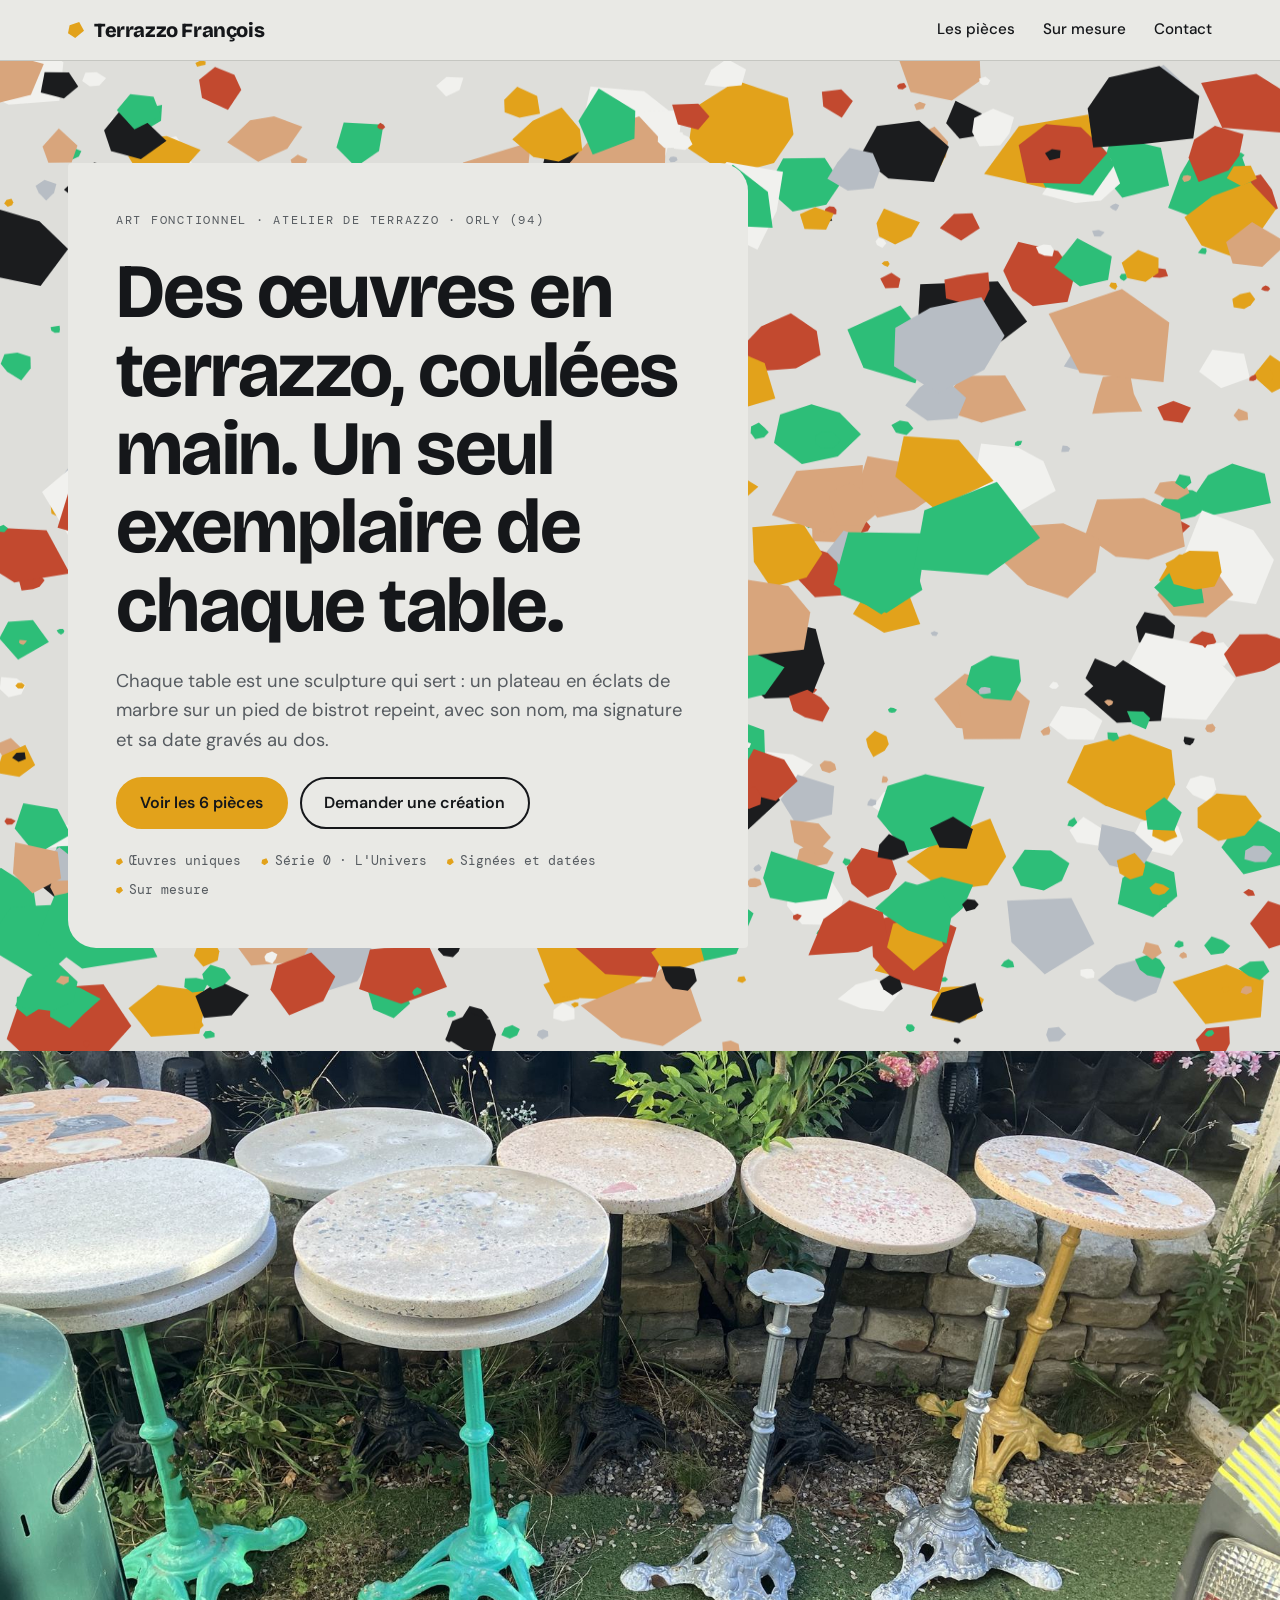
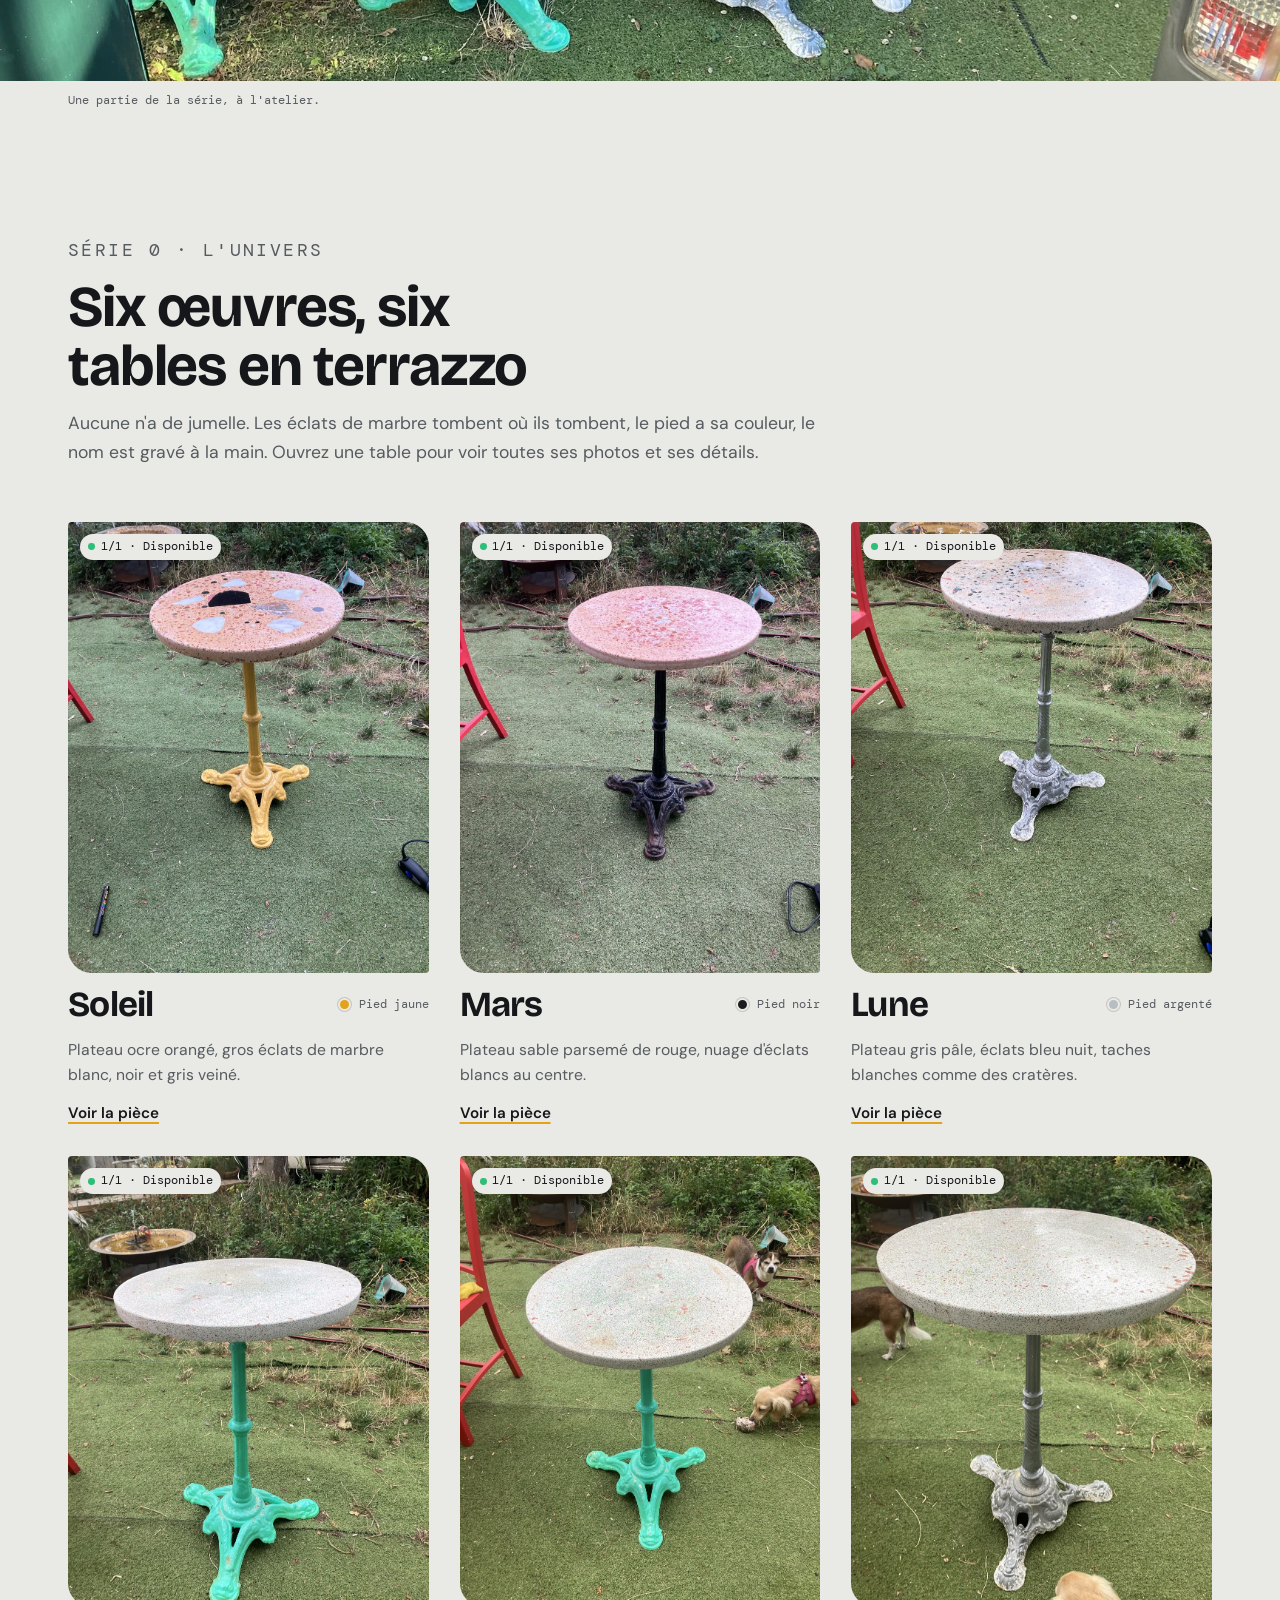
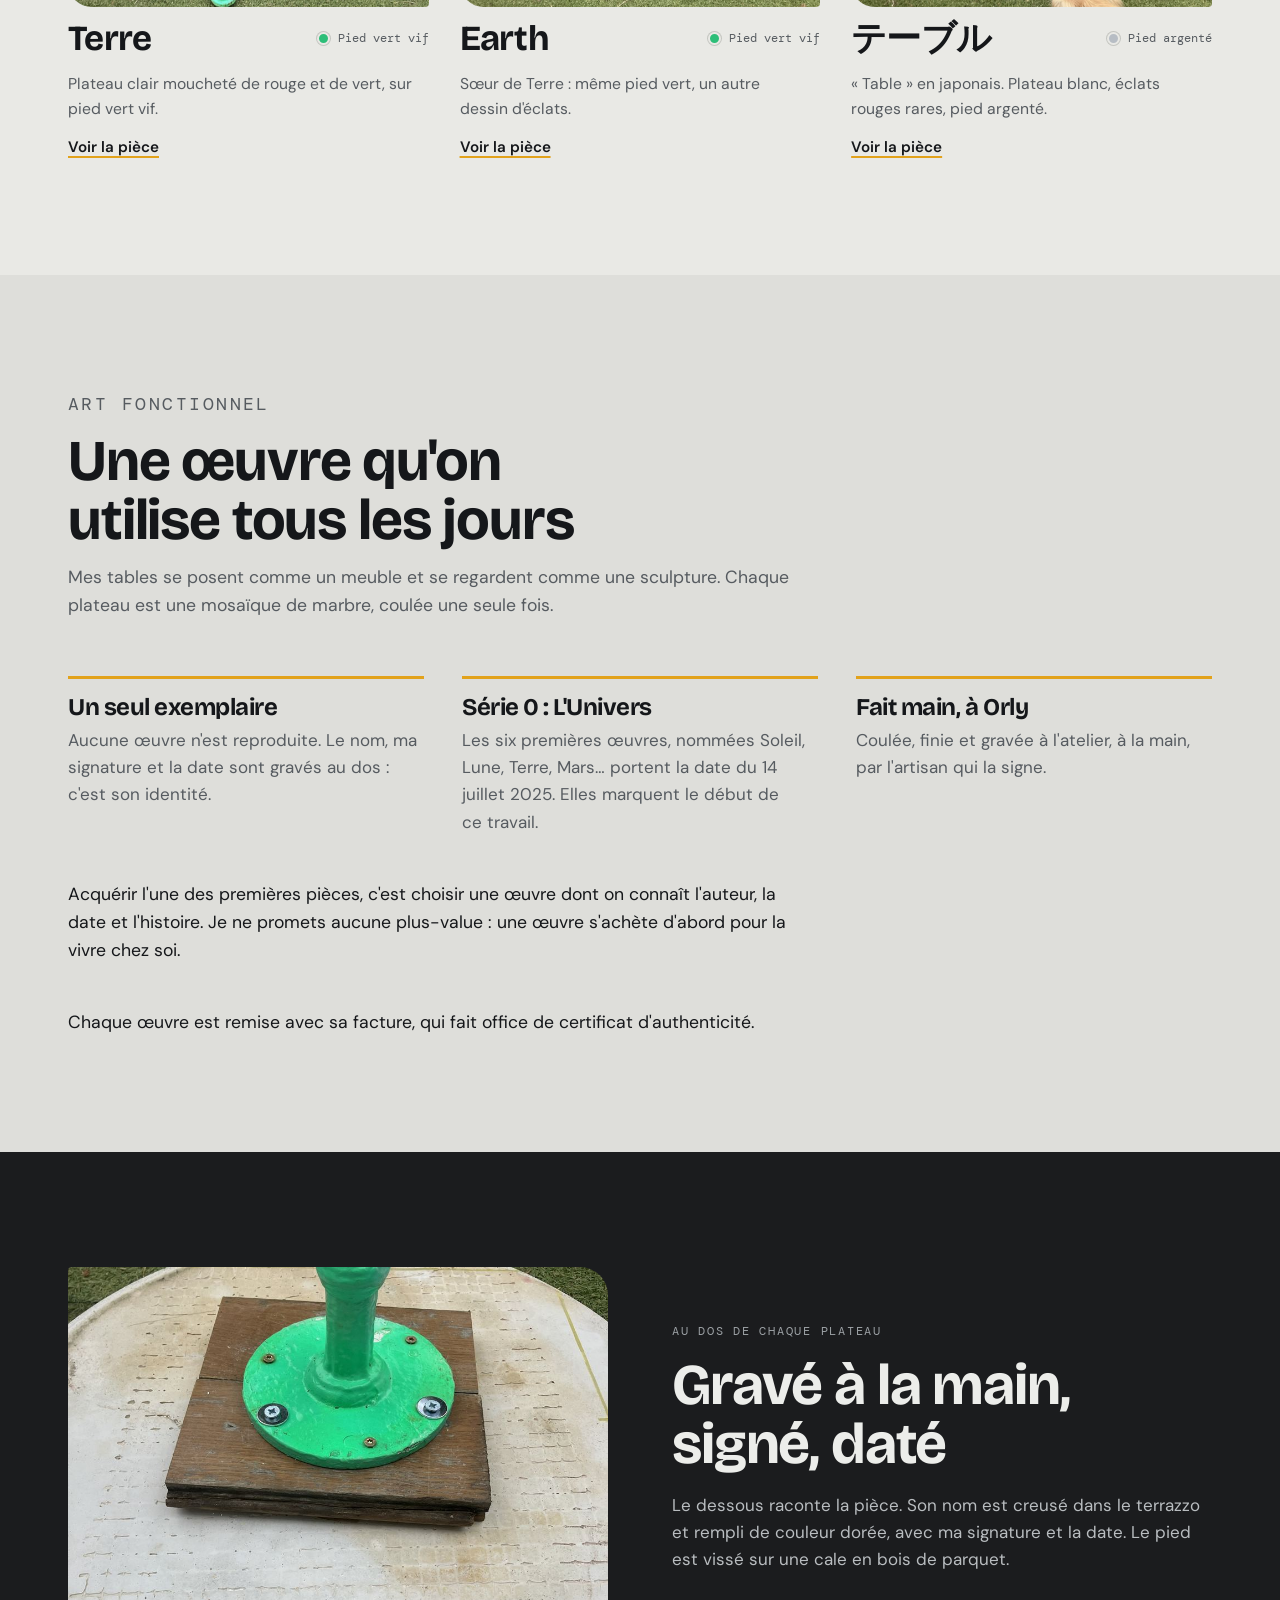
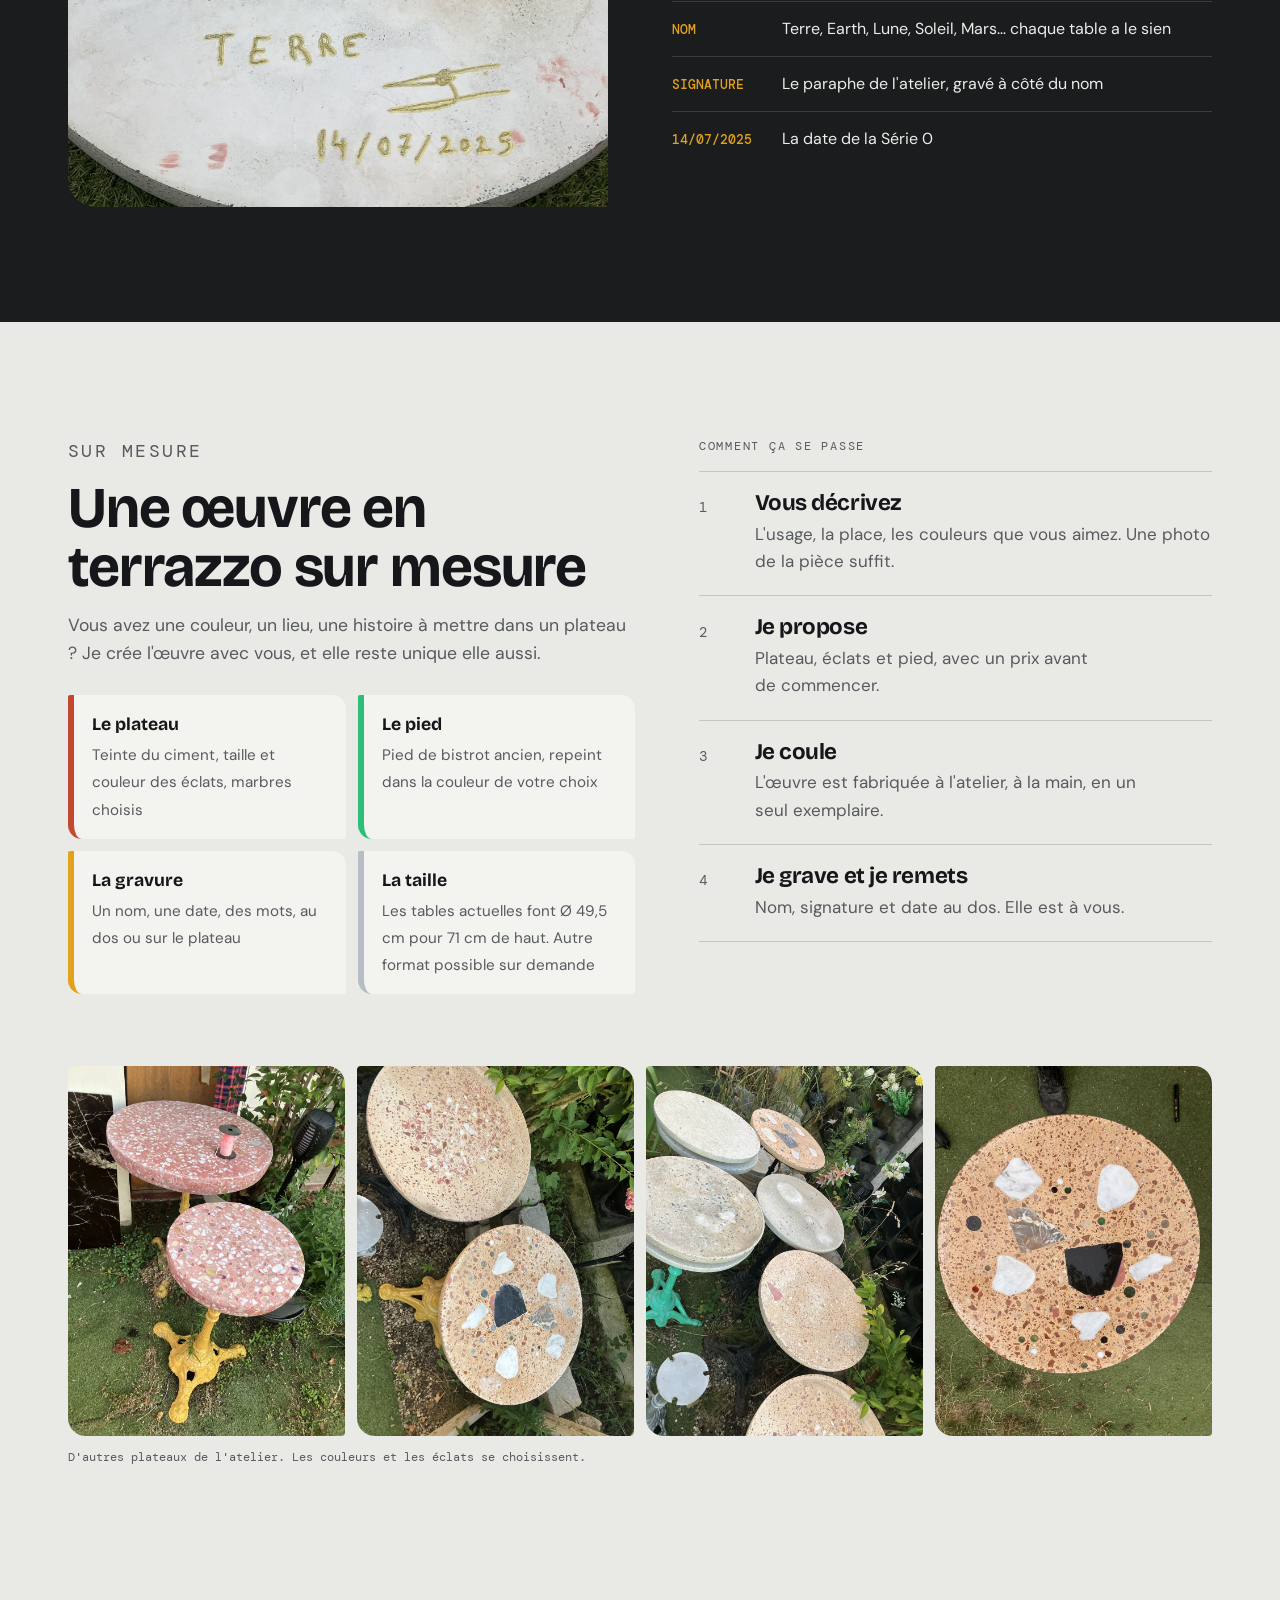
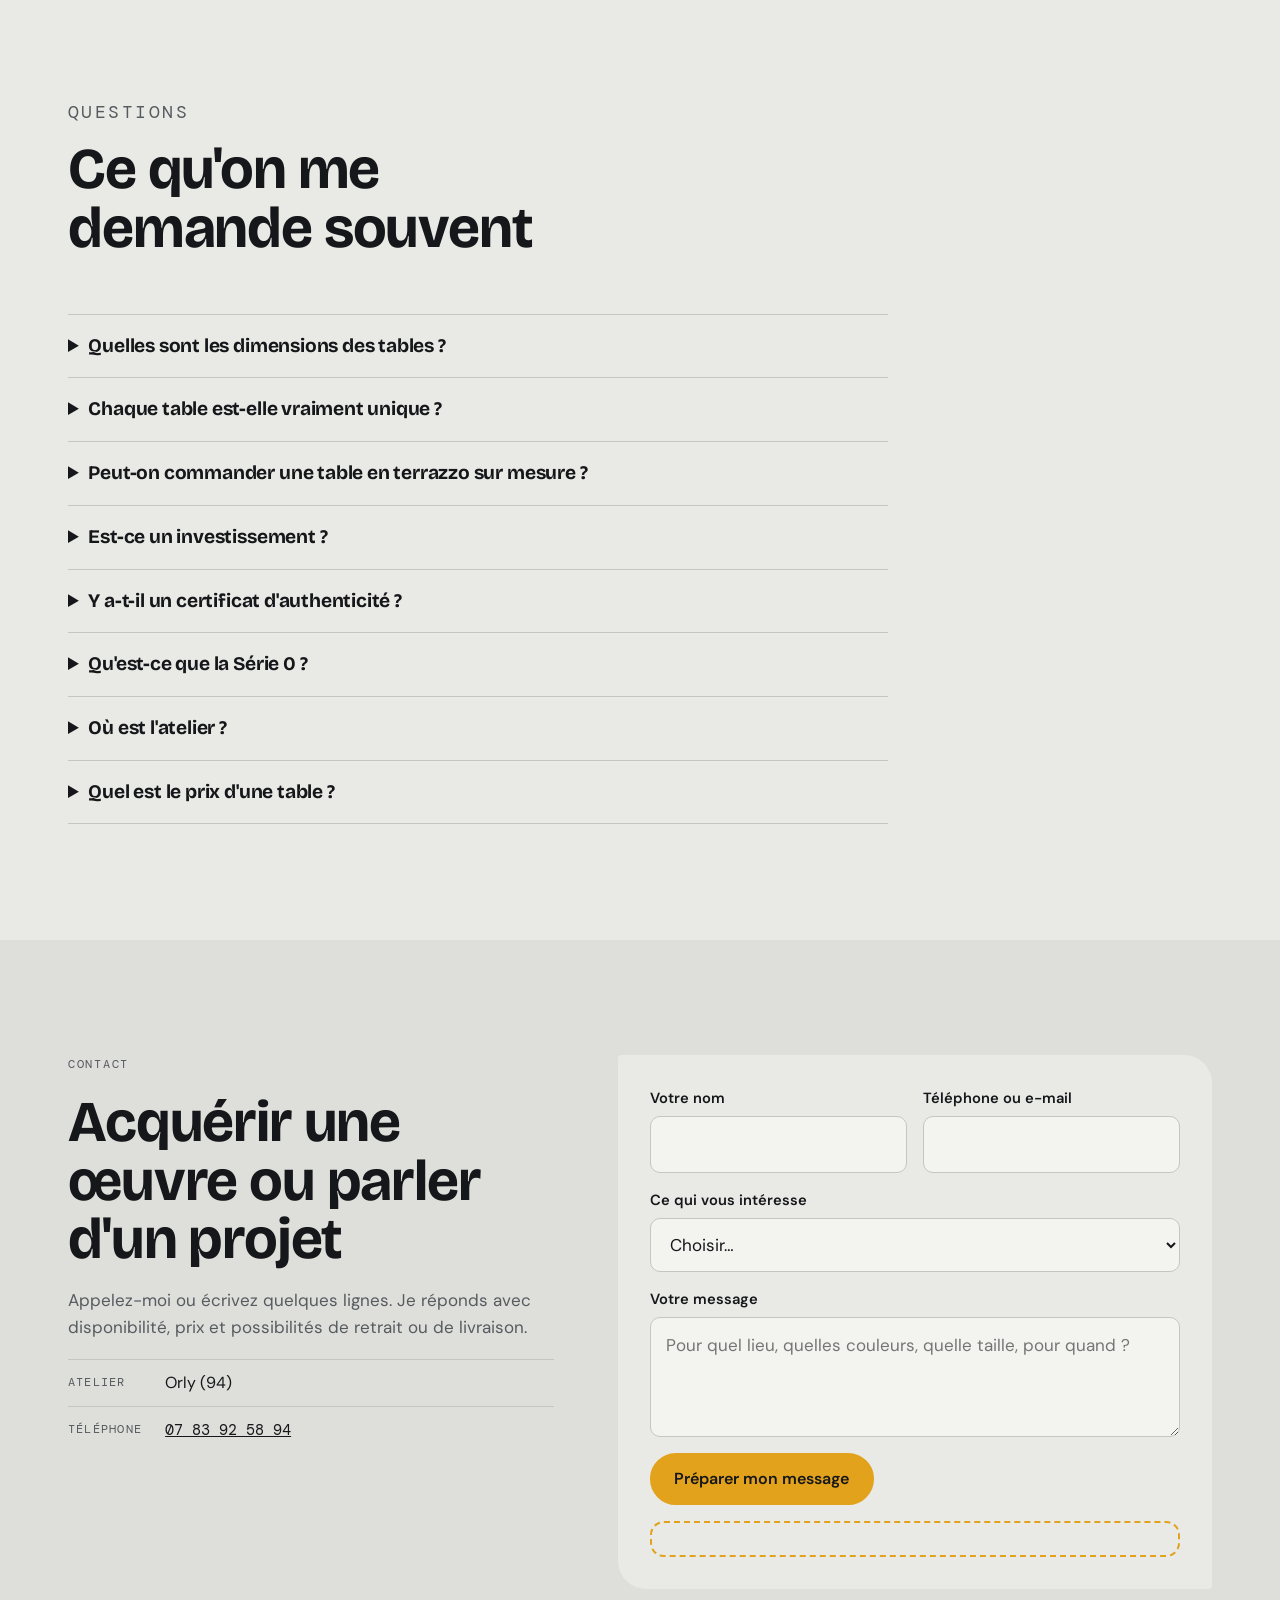
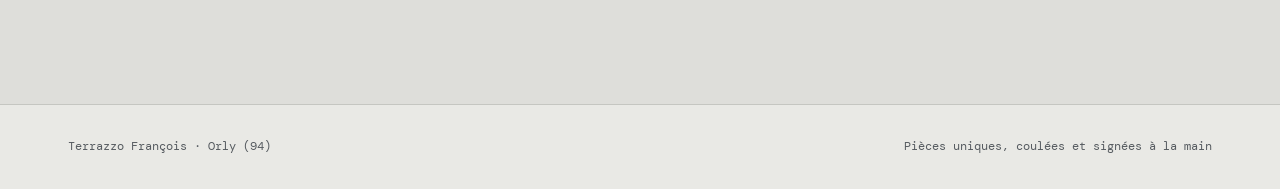
==== commit 2006b041: "Retire la mention sur rendez-vous, joignable 24h/24 par téléphone Co-Authored-By: Claude Sonnet 5.5 " ====
--- a/index.html
+++ b/index.html
@@ -19,7 +19,7 @@
 <link rel="stylesheet" href="https://fonts.googleapis.com/css2?family=Bricolage+Grotesque:opsz,wght@12..96,500..800&family=DM+Sans:wght@400;500;600&family=DM+Mono:wght@400;500&family=Noto+Sans+JP:wght@600&text=%E3%83%86%E3%83%BC%E3%83%96%E3%83%AB&display=swap">
 <link rel="stylesheet" href="style.css">
 <script type="application/ld+json">{"@context": "https://schema.org", "@type": "LocalBusiness", "name": "Terrazzo François", "description": "Œuvres en terrazzo coulées main : tables d'art fonctionnel, exemplaires uniques signés et datés, et créations sur mesure.", "url": "https://frafra92.github.io/terrazzo/", "telephone": "+33783925894", "image": "https://frafra92.github.io/terrazzo/img/groupe.jpg", "address": {"@type": "PostalAddress", "addressLocality": "Orly", "postalCode": "94310", "addressCountry": "FR"}, "areaServed": {"@type": "AdministrativeArea", "name": "Île-de-France"}}</script>
-<script type="application/ld+json">{"@context": "https://schema.org", "@type": "FAQPage", "mainEntity": [{"@type": "Question", "name": "Quelles sont les dimensions des tables ?", "acceptedAnswer": {"@type": "Answer", "text": "Chaque table mesure 71 cm de haut. Le plateau rond en terrazzo fait 49,5 cm de diamètre et 3,5 cm d'épaisseur."}}, {"@type": "Question", "name": "Chaque table est-elle vraiment unique ?", "acceptedAnswer": {"@type": "Answer", "text": "Oui. Les plateaux sont coulés à la main, avec des éclats de marbre placés pour chaque pièce. Aucun plateau n'est reproduit. Le nom, la signature et la date sont gravés au dos."}}, {"@type": "Question", "name": "Peut-on commander une table en terrazzo sur mesure ?", "acceptedAnswer": {"@type": "Answer", "text": "Oui. La couleur du plateau, les éclats de marbre, le pied, la gravure et la taille se choisissent avec vous. Appelez ou envoyez un SMS pour décrire votre projet."}}, {"@type": "Question", "name": "Est-ce un investissement ?", "acceptedAnswer": {"@type": "Answer", "text": "Chaque table est une œuvre signée, datée et en un seul exemplaire, ce qui la distingue d'un meuble de série. Je ne promets aucune plus-value : une œuvre s'achète d'abord pour la vivre chez soi."}}, {"@type": "Question", "name": "Y a-t-il un certificat d'authenticité ?", "acceptedAnswer": {"@type": "Answer", "text": "Oui. Chaque œuvre est remise avec sa facture, qui fait office de certificat d'authenticité."}}, {"@type": "Question", "name": "Qu'est-ce que la Série 0 ?", "acceptedAnswer": {"@type": "Answer", "text": "C'est la première série de tables, nommée L'Univers : les six premières œuvres, gravées et datées du 14 juillet 2025, qui marquent le début de ce travail."}}, {"@type": "Question", "name": "Où est l'atelier ?", "acceptedAnswer": {"@type": "Answer", "text": "À Orly (94310), en Île-de-France, sur rendez-vous. Le retrait et la livraison se discutent à la commande."}}, {"@type": "Question", "name": "Quel est le prix d'une table ?", "acceptedAnswer": {"@type": "Answer", "text": "Le prix est communiqué sur demande, par téléphone ou SMS, car chaque pièce est unique."}}]}</script>
+<script type="application/ld+json">{"@context": "https://schema.org", "@type": "FAQPage", "mainEntity": [{"@type": "Question", "name": "Quelles sont les dimensions des tables ?", "acceptedAnswer": {"@type": "Answer", "text": "Chaque table mesure 71 cm de haut. Le plateau rond en terrazzo fait 49,5 cm de diamètre et 3,5 cm d'épaisseur."}}, {"@type": "Question", "name": "Chaque table est-elle vraiment unique ?", "acceptedAnswer": {"@type": "Answer", "text": "Oui. Les plateaux sont coulés à la main, avec des éclats de marbre placés pour chaque pièce. Aucun plateau n'est reproduit. Le nom, la signature et la date sont gravés au dos."}}, {"@type": "Question", "name": "Peut-on commander une table en terrazzo sur mesure ?", "acceptedAnswer": {"@type": "Answer", "text": "Oui. La couleur du plateau, les éclats de marbre, le pied, la gravure et la taille se choisissent avec vous. Appelez ou envoyez un SMS pour décrire votre projet."}}, {"@type": "Question", "name": "Est-ce un investissement ?", "acceptedAnswer": {"@type": "Answer", "text": "Chaque table est une œuvre signée, datée et en un seul exemplaire, ce qui la distingue d'un meuble de série. Je ne promets aucune plus-value : une œuvre s'achète d'abord pour la vivre chez soi."}}, {"@type": "Question", "name": "Y a-t-il un certificat d'authenticité ?", "acceptedAnswer": {"@type": "Answer", "text": "Oui. Chaque œuvre est remise avec sa facture, qui fait office de certificat d'authenticité."}}, {"@type": "Question", "name": "Qu'est-ce que la Série 0 ?", "acceptedAnswer": {"@type": "Answer", "text": "C'est la première série de tables, nommée L'Univers : les six premières œuvres, gravées et datées du 14 juillet 2025, qui marquent le début de ce travail."}}, {"@type": "Question", "name": "Où est l'atelier ?", "acceptedAnswer": {"@type": "Answer", "text": "À Orly (94), en Île-de-France. Pas de visite sur place : on se joint par téléphone ou SMS, à toute heure, et le retrait ou la livraison se discutent à la commande."}}, {"@type": "Question", "name": "Quel est le prix d'une table ?", "acceptedAnswer": {"@type": "Answer", "text": "Le prix est communiqué sur demande, par téléphone ou SMS, car chaque pièce est unique."}}]}</script>
 </head>
 <body>
 </head>
@@ -188,7 +188,7 @@
     </div>
   </section>
 
-  <section class="section" id="questions"><div class="wrap"><div class="head"><p class="eyebrow">Questions</p><h2>Ce qu'on me demande souvent</h2></div><div class="faq"><details><summary>Quelles sont les dimensions des tables ?</summary><p>Chaque table mesure 71 cm de haut. Le plateau rond en terrazzo fait 49,5 cm de diamètre et 3,5 cm d&#x27;épaisseur.</p></details><details><summary>Chaque table est-elle vraiment unique ?</summary><p>Oui. Les plateaux sont coulés à la main, avec des éclats de marbre placés pour chaque pièce. Aucun plateau n&#x27;est reproduit. Le nom, la signature et la date sont gravés au dos.</p></details><details><summary>Peut-on commander une table en terrazzo sur mesure ?</summary><p>Oui. La couleur du plateau, les éclats de marbre, le pied, la gravure et la taille se choisissent avec vous. Appelez ou envoyez un SMS pour décrire votre projet.</p></details><details><summary>Est-ce un investissement ?</summary><p>Chaque table est une œuvre signée, datée et en un seul exemplaire, ce qui la distingue d&#x27;un meuble de série. Je ne promets aucune plus-value : une œuvre s&#x27;achète d&#x27;abord pour la vivre chez soi.</p></details><details><summary>Y a-t-il un certificat d&#x27;authenticité ?</summary><p>Oui. Chaque œuvre est remise avec sa facture, qui fait office de certificat d&#x27;authenticité.</p></details><details><summary>Qu&#x27;est-ce que la Série 0 ?</summary><p>C&#x27;est la première série de tables, nommée L&#x27;Univers : les six premières œuvres, gravées et datées du 14 juillet 2025, qui marquent le début de ce travail.</p></details><details><summary>Où est l&#x27;atelier ?</summary><p>À Orly (94310), en Île-de-France, sur rendez-vous. Le retrait et la livraison se discutent à la commande.</p></details><details><summary>Quel est le prix d&#x27;une table ?</summary><p>Le prix est communiqué sur demande, par téléphone ou SMS, car chaque pièce est unique.</p></details></div></div></section>
+  <section class="section" id="questions"><div class="wrap"><div class="head"><p class="eyebrow">Questions</p><h2>Ce qu'on me demande souvent</h2></div><div class="faq"><details><summary>Quelles sont les dimensions des tables ?</summary><p>Chaque table mesure 71 cm de haut. Le plateau rond en terrazzo fait 49,5 cm de diamètre et 3,5 cm d&#x27;épaisseur.</p></details><details><summary>Chaque table est-elle vraiment unique ?</summary><p>Oui. Les plateaux sont coulés à la main, avec des éclats de marbre placés pour chaque pièce. Aucun plateau n&#x27;est reproduit. Le nom, la signature et la date sont gravés au dos.</p></details><details><summary>Peut-on commander une table en terrazzo sur mesure ?</summary><p>Oui. La couleur du plateau, les éclats de marbre, le pied, la gravure et la taille se choisissent avec vous. Appelez ou envoyez un SMS pour décrire votre projet.</p></details><details><summary>Est-ce un investissement ?</summary><p>Chaque table est une œuvre signée, datée et en un seul exemplaire, ce qui la distingue d&#x27;un meuble de série. Je ne promets aucune plus-value : une œuvre s&#x27;achète d&#x27;abord pour la vivre chez soi.</p></details><details><summary>Y a-t-il un certificat d&#x27;authenticité ?</summary><p>Oui. Chaque œuvre est remise avec sa facture, qui fait office de certificat d&#x27;authenticité.</p></details><details><summary>Qu&#x27;est-ce que la Série 0 ?</summary><p>C&#x27;est la première série de tables, nommée L&#x27;Univers : les six premières œuvres, gravées et datées du 14 juillet 2025, qui marquent le début de ce travail.</p></details><details><summary>Où est l&#x27;atelier ?</summary><p>À Orly (94), en Île-de-France. Pas de visite sur place : on se joint par téléphone ou SMS, à toute heure, et le retrait ou la livraison se discutent à la commande.</p></details><details><summary>Quel est le prix d&#x27;une table ?</summary><p>Le prix est communiqué sur demande, par téléphone ou SMS, car chaque pièce est unique.</p></details></div></div></section>
 
   <section class="section contact" id="contact">
     <div class="wrap cwrap">
@@ -197,7 +197,7 @@
         <h2>Acquérir une œuvre ou parler d'un projet</h2>
         <p>Appelez-moi ou écrivez quelques lignes. Je réponds avec disponibilité, prix et possibilités de retrait ou de livraison.</p>
         <dl class="dl" id="dl">
-          <div><dt>Atelier</dt><dd>Orly (94), sur rendez-vous</dd></div>
+          <div><dt>Atelier</dt><dd>Orly (94)</dd></div>
           <div><dt>Téléphone</dt><dd><a class="num" href="tel:+33783925894">07 83 92 58 94</a></dd></div>
         </dl>
       </div>
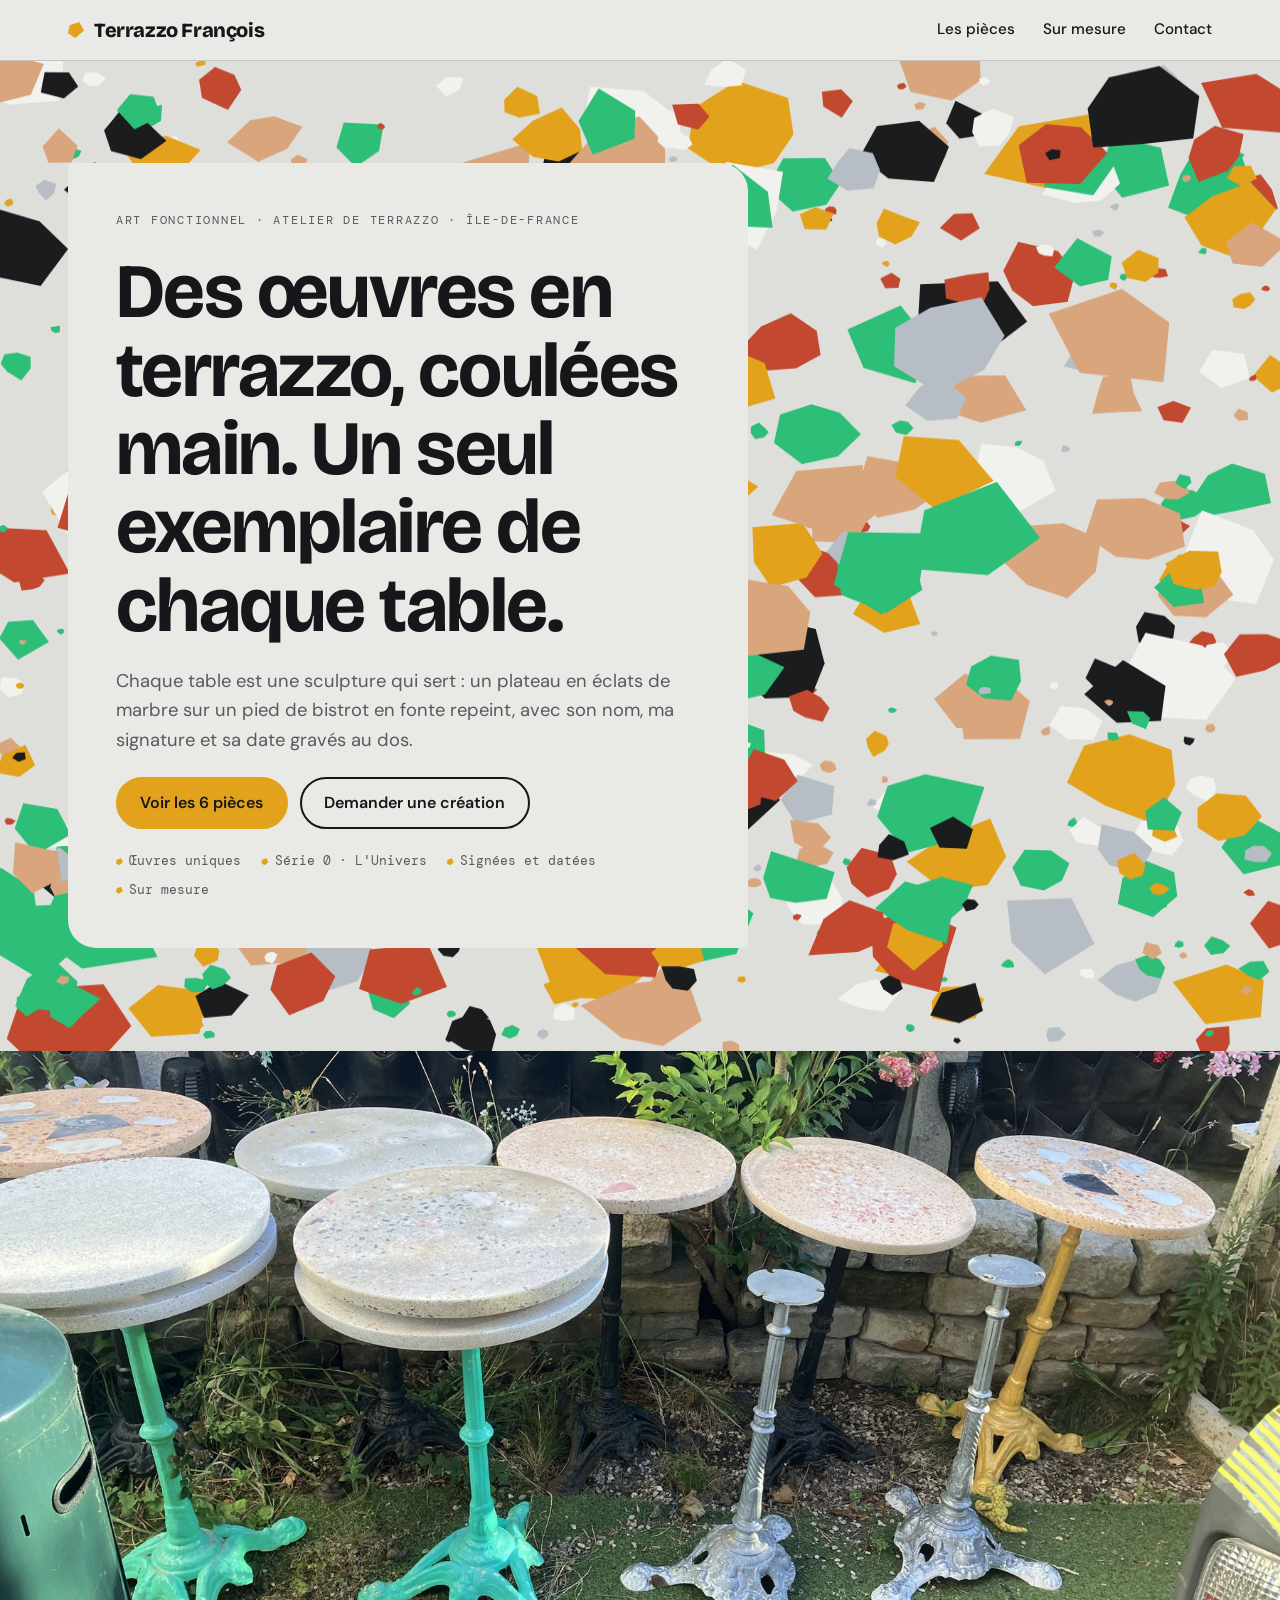
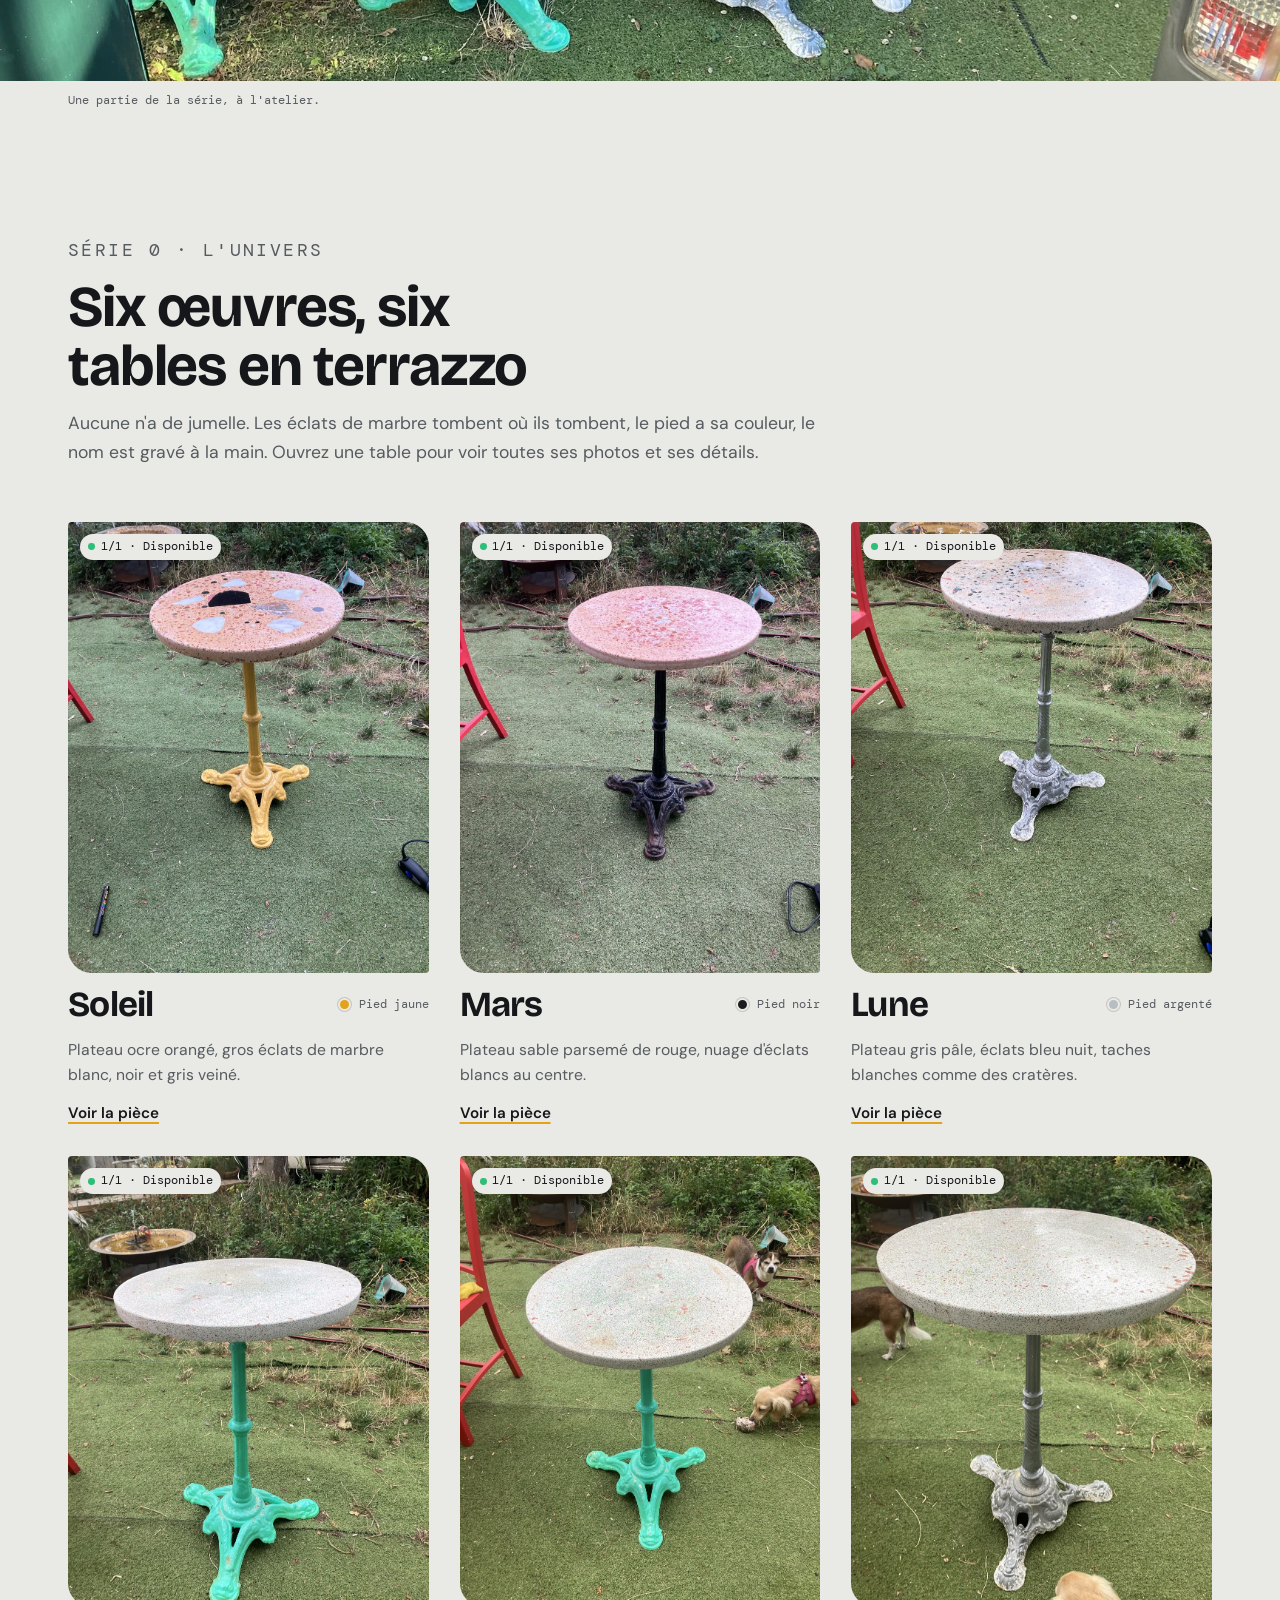
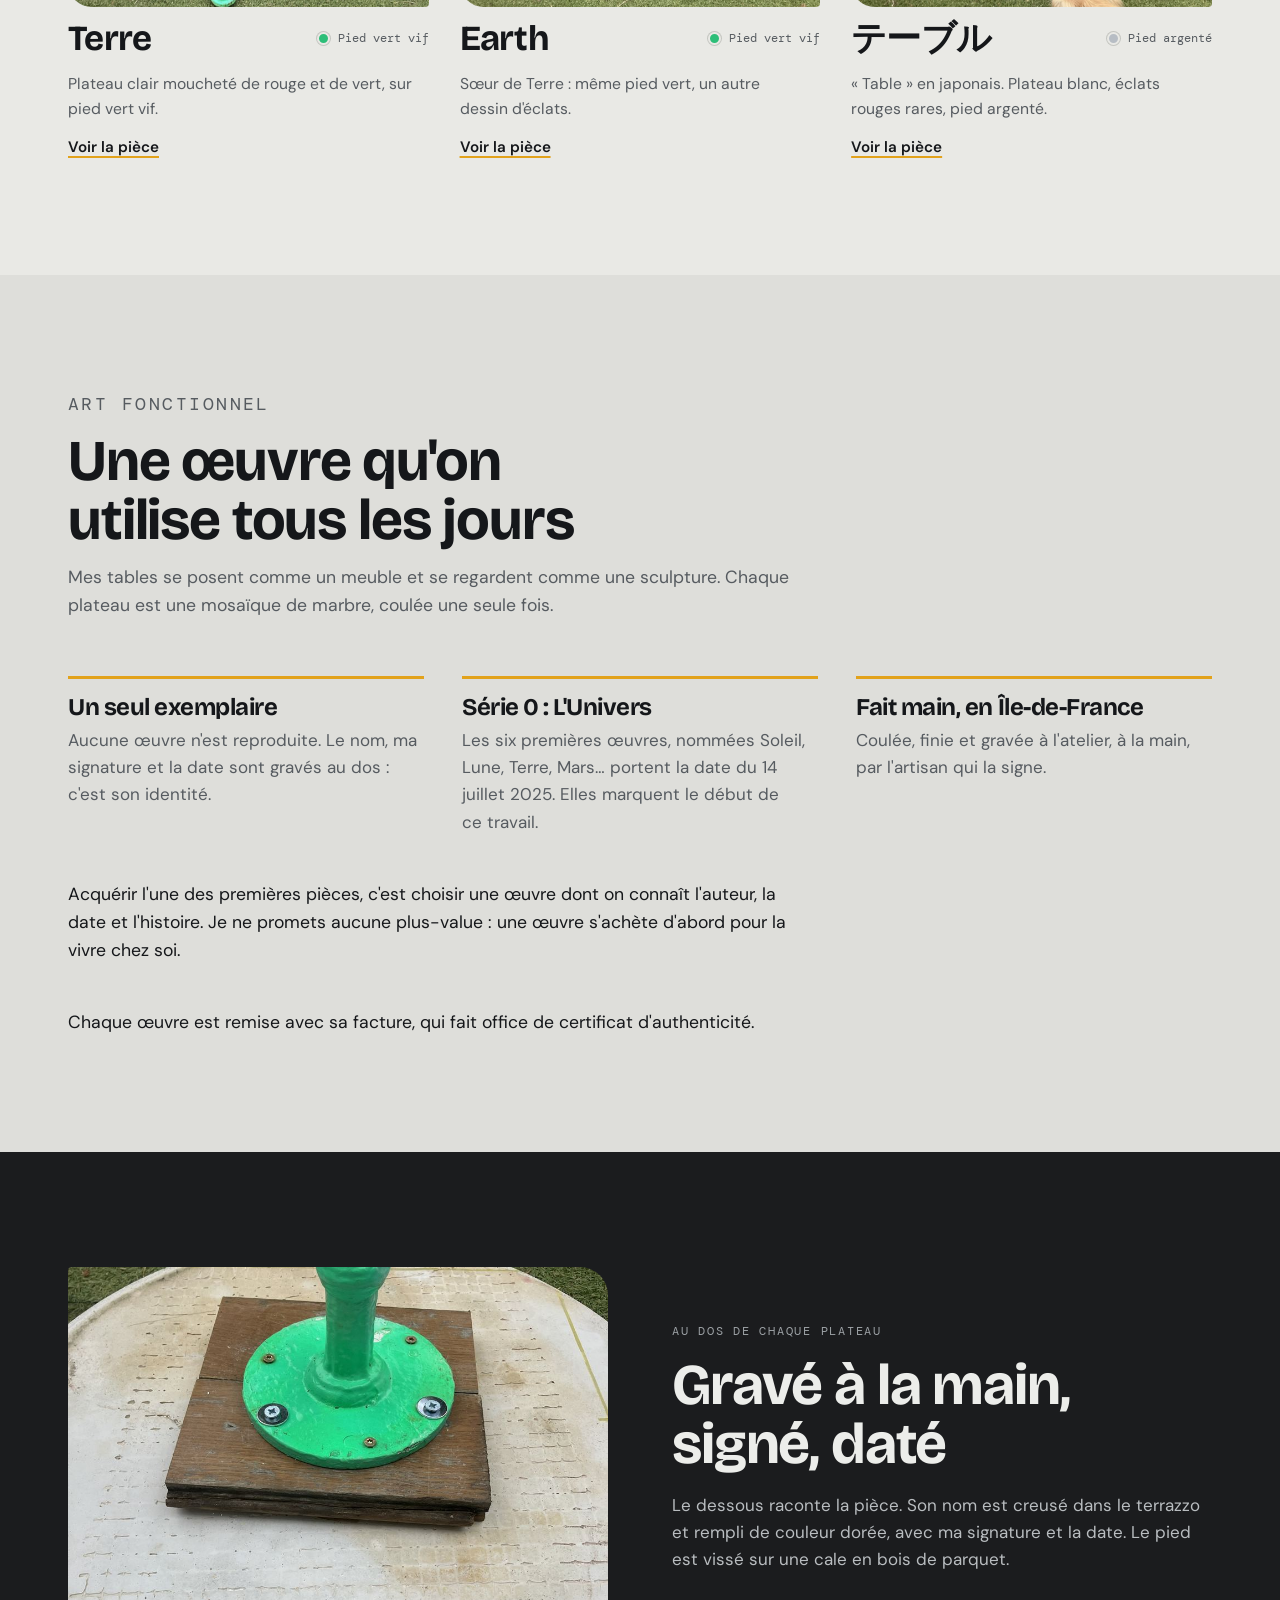
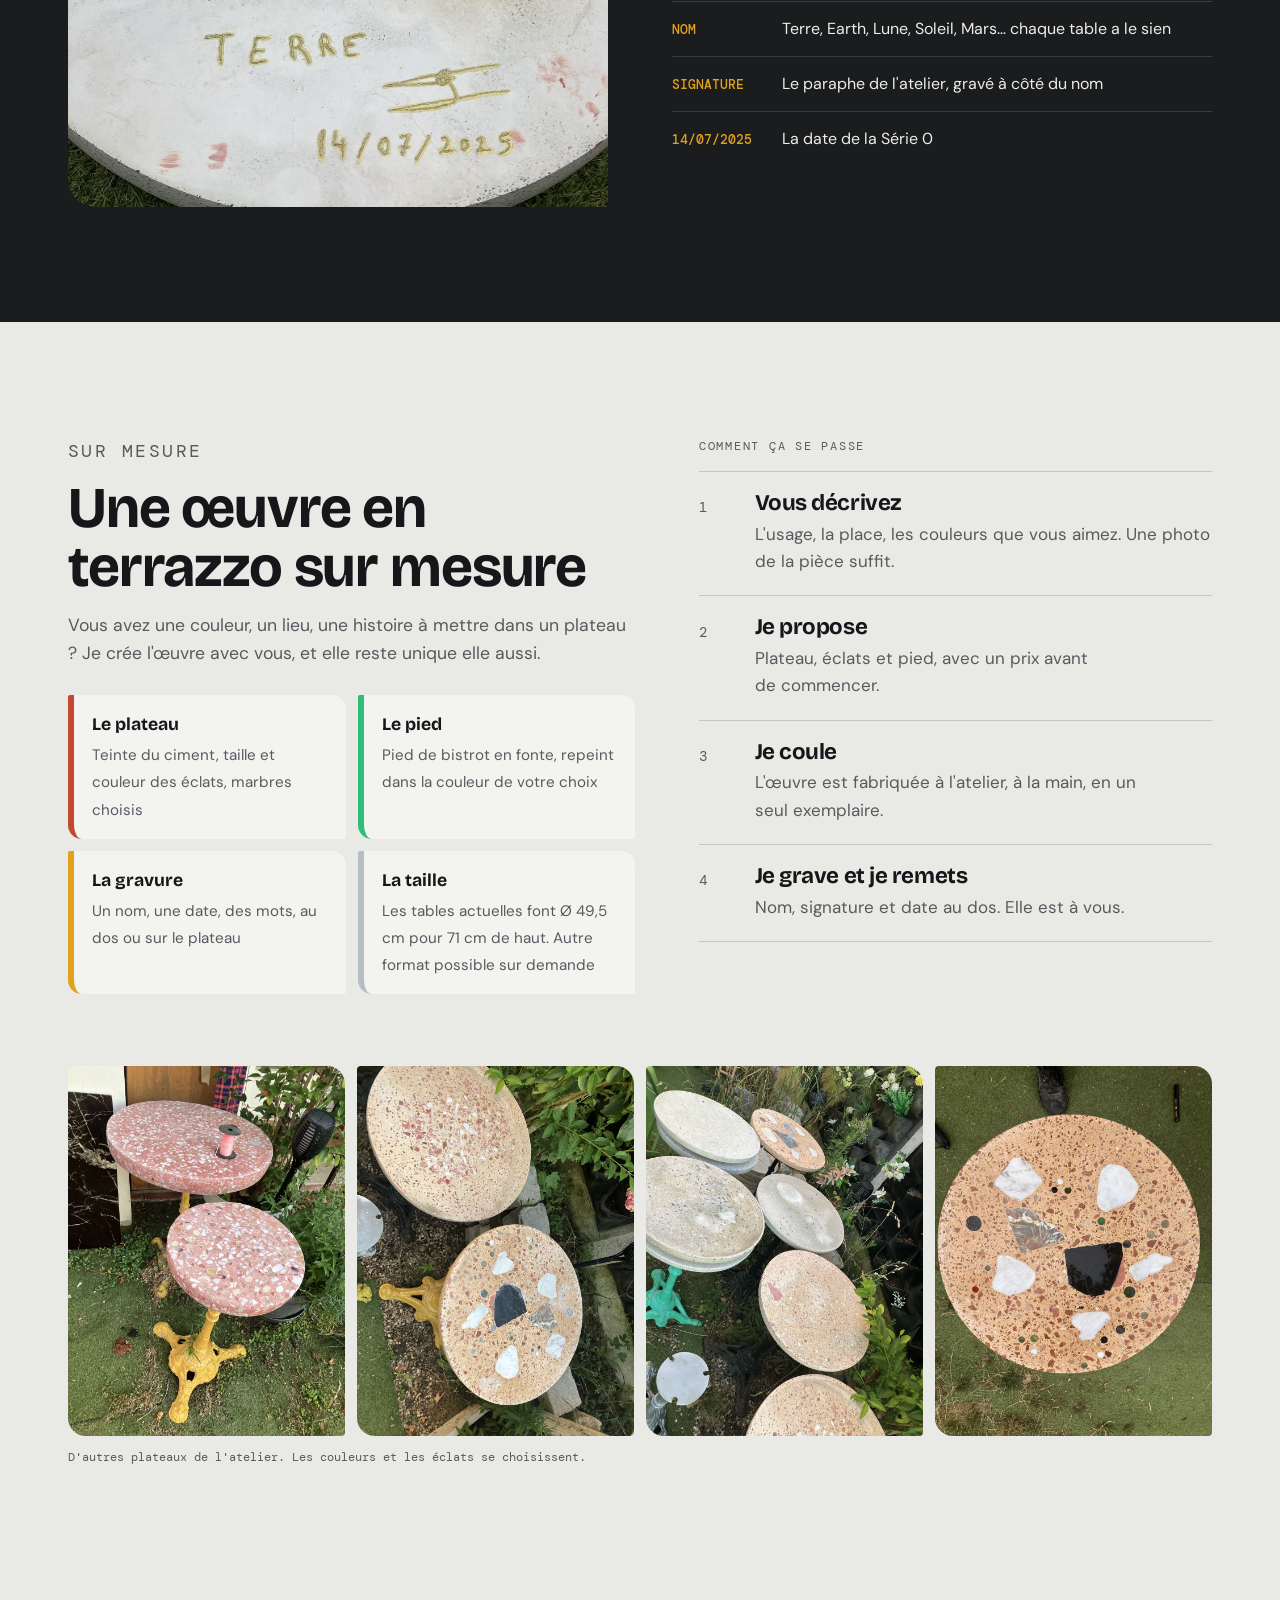
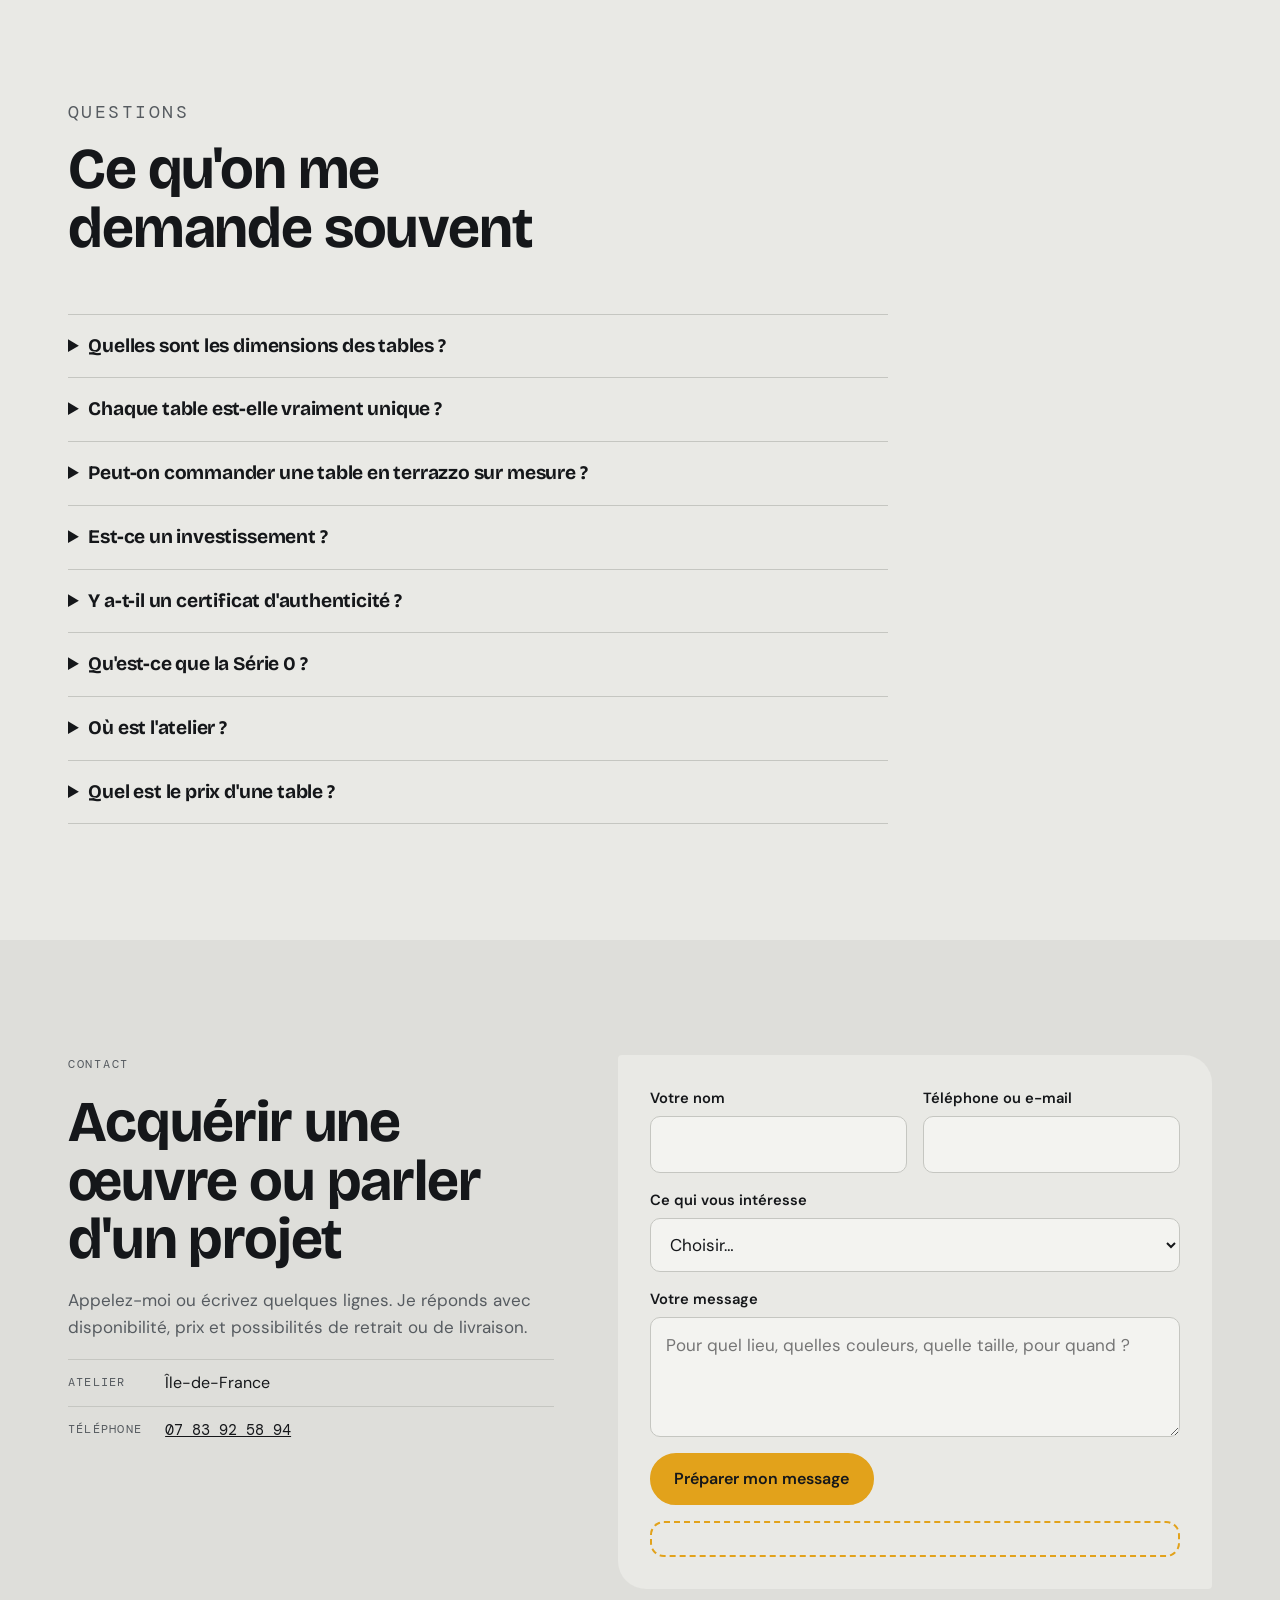
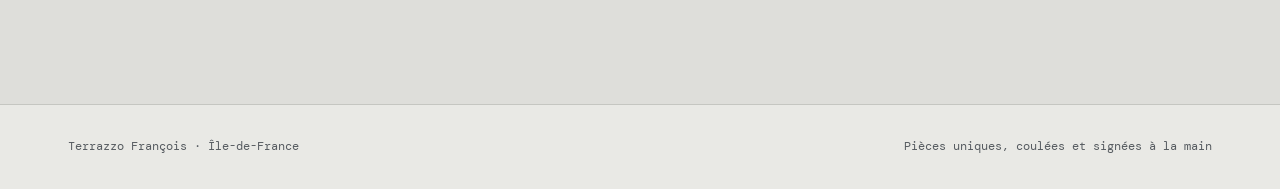
==== commit 1129c083: "Retire Orly du site, pieds en fonte Co-Authored-By: Claude Sonnet 5.5 <noreply@anthropic.com> Claude" ====
--- a/index.html
+++ b/index.html
@@ -4,13 +4,13 @@
 <meta charset="utf-8">
 <meta name="viewport" content="width=device-width, initial-scale=1, viewport-fit=cover">
 <title>Table terrazzo faite main, œuvre unique signée | Terrazzo François</title>
-<meta name="description" content="Œuvres en terrazzo coulées main à Orly : des tables d&#x27;art fonctionnel, chacune en un seul exemplaire, gravée, signée et datée. Création sur mesure.">
+<meta name="description" content="Œuvres en terrazzo coulées main en Île-de-France : des tables d&#x27;art fonctionnel, chacune en un seul exemplaire, gravée, signée et datée. Création sur mesure.">
 <link rel="canonical" href="https://frafra92.github.io/terrazzo/">
 <meta property="og:site_name" content="Terrazzo François">
 <meta property="og:locale" content="fr_FR">
 <meta property="og:type" content="website">
 <meta property="og:title" content="Table terrazzo faite main, œuvre unique signée | Terrazzo François">
-<meta property="og:description" content="Œuvres en terrazzo coulées main à Orly : des tables d&#x27;art fonctionnel, chacune en un seul exemplaire, gravée, signée et datée. Création sur mesure.">
+<meta property="og:description" content="Œuvres en terrazzo coulées main en Île-de-France : des tables d&#x27;art fonctionnel, chacune en un seul exemplaire, gravée, signée et datée. Création sur mesure.">
 <meta property="og:url" content="https://frafra92.github.io/terrazzo/">
 <meta property="og:image" content="https://frafra92.github.io/terrazzo/img/groupe.jpg">
 <meta name="twitter:card" content="summary_large_image">
@@ -18,8 +18,8 @@
 <link rel="preconnect" href="https://fonts.gstatic.com" crossorigin>
 <link rel="stylesheet" href="https://fonts.googleapis.com/css2?family=Bricolage+Grotesque:opsz,wght@12..96,500..800&family=DM+Sans:wght@400;500;600&family=DM+Mono:wght@400;500&family=Noto+Sans+JP:wght@600&text=%E3%83%86%E3%83%BC%E3%83%96%E3%83%AB&display=swap">
 <link rel="stylesheet" href="style.css">
-<script type="application/ld+json">{"@context": "https://schema.org", "@type": "LocalBusiness", "name": "Terrazzo François", "description": "Œuvres en terrazzo coulées main : tables d'art fonctionnel, exemplaires uniques signés et datés, et créations sur mesure.", "url": "https://frafra92.github.io/terrazzo/", "telephone": "+33783925894", "image": "https://frafra92.github.io/terrazzo/img/groupe.jpg", "address": {"@type": "PostalAddress", "addressLocality": "Orly", "postalCode": "94310", "addressCountry": "FR"}, "areaServed": {"@type": "AdministrativeArea", "name": "Île-de-France"}}</script>
-<script type="application/ld+json">{"@context": "https://schema.org", "@type": "FAQPage", "mainEntity": [{"@type": "Question", "name": "Quelles sont les dimensions des tables ?", "acceptedAnswer": {"@type": "Answer", "text": "Chaque table mesure 71 cm de haut. Le plateau rond en terrazzo fait 49,5 cm de diamètre et 3,5 cm d'épaisseur."}}, {"@type": "Question", "name": "Chaque table est-elle vraiment unique ?", "acceptedAnswer": {"@type": "Answer", "text": "Oui. Les plateaux sont coulés à la main, avec des éclats de marbre placés pour chaque pièce. Aucun plateau n'est reproduit. Le nom, la signature et la date sont gravés au dos."}}, {"@type": "Question", "name": "Peut-on commander une table en terrazzo sur mesure ?", "acceptedAnswer": {"@type": "Answer", "text": "Oui. La couleur du plateau, les éclats de marbre, le pied, la gravure et la taille se choisissent avec vous. Appelez ou envoyez un SMS pour décrire votre projet."}}, {"@type": "Question", "name": "Est-ce un investissement ?", "acceptedAnswer": {"@type": "Answer", "text": "Chaque table est une œuvre signée, datée et en un seul exemplaire, ce qui la distingue d'un meuble de série. Je ne promets aucune plus-value : une œuvre s'achète d'abord pour la vivre chez soi."}}, {"@type": "Question", "name": "Y a-t-il un certificat d'authenticité ?", "acceptedAnswer": {"@type": "Answer", "text": "Oui. Chaque œuvre est remise avec sa facture, qui fait office de certificat d'authenticité."}}, {"@type": "Question", "name": "Qu'est-ce que la Série 0 ?", "acceptedAnswer": {"@type": "Answer", "text": "C'est la première série de tables, nommée L'Univers : les six premières œuvres, gravées et datées du 14 juillet 2025, qui marquent le début de ce travail."}}, {"@type": "Question", "name": "Où est l'atelier ?", "acceptedAnswer": {"@type": "Answer", "text": "À Orly (94), en Île-de-France. Pas de visite sur place : on se joint par téléphone ou SMS, à toute heure, et le retrait ou la livraison se discutent à la commande."}}, {"@type": "Question", "name": "Quel est le prix d'une table ?", "acceptedAnswer": {"@type": "Answer", "text": "Le prix est communiqué sur demande, par téléphone ou SMS, car chaque pièce est unique."}}]}</script>
+<script type="application/ld+json">{"@context": "https://schema.org", "@type": "LocalBusiness", "name": "Terrazzo François", "description": "Œuvres en terrazzo coulées main : tables d'art fonctionnel, exemplaires uniques signés et datés, et créations sur mesure.", "url": "https://frafra92.github.io/terrazzo/", "telephone": "+33783925894", "image": "https://frafra92.github.io/terrazzo/img/groupe.jpg", "areaServed": {"@type": "AdministrativeArea", "name": "Île-de-France"}}</script>
+<script type="application/ld+json">{"@context": "https://schema.org", "@type": "FAQPage", "mainEntity": [{"@type": "Question", "name": "Quelles sont les dimensions des tables ?", "acceptedAnswer": {"@type": "Answer", "text": "Chaque table mesure 71 cm de haut. Le plateau rond en terrazzo fait 49,5 cm de diamètre et 3,5 cm d'épaisseur."}}, {"@type": "Question", "name": "Chaque table est-elle vraiment unique ?", "acceptedAnswer": {"@type": "Answer", "text": "Oui. Les plateaux sont coulés à la main, avec des éclats de marbre placés pour chaque pièce. Aucun plateau n'est reproduit. Le nom, la signature et la date sont gravés au dos."}}, {"@type": "Question", "name": "Peut-on commander une table en terrazzo sur mesure ?", "acceptedAnswer": {"@type": "Answer", "text": "Oui. La couleur du plateau, les éclats de marbre, le pied, la gravure et la taille se choisissent avec vous. Appelez ou envoyez un SMS pour décrire votre projet."}}, {"@type": "Question", "name": "Est-ce un investissement ?", "acceptedAnswer": {"@type": "Answer", "text": "Chaque table est une œuvre signée, datée et en un seul exemplaire, ce qui la distingue d'un meuble de série. Je ne promets aucune plus-value : une œuvre s'achète d'abord pour la vivre chez soi."}}, {"@type": "Question", "name": "Y a-t-il un certificat d'authenticité ?", "acceptedAnswer": {"@type": "Answer", "text": "Oui. Chaque œuvre est remise avec sa facture, qui fait office de certificat d'authenticité."}}, {"@type": "Question", "name": "Qu'est-ce que la Série 0 ?", "acceptedAnswer": {"@type": "Answer", "text": "C'est la première série de tables, nommée L'Univers : les six premières œuvres, gravées et datées du 14 juillet 2025, qui marquent le début de ce travail."}}, {"@type": "Question", "name": "Où est l'atelier ?", "acceptedAnswer": {"@type": "Answer", "text": "En Île-de-France. Pas de visite sur place : on se joint par téléphone ou SMS, à toute heure, et le retrait ou la livraison se discutent à la commande."}}, {"@type": "Question", "name": "Quel est le prix d'une table ?", "acceptedAnswer": {"@type": "Answer", "text": "Le prix est communiqué sur demande, par téléphone ou SMS, car chaque pièce est unique."}}]}</script>
 </head>
 <body>
 </head>
@@ -42,9 +42,9 @@
     <canvas id="chips" aria-hidden="true"></canvas>
     <div class="wrap">
       <div class="panel">
-        <p class="eyebrow">Art fonctionnel · Atelier de terrazzo · Orly (94)</p>
+        <p class="eyebrow">Art fonctionnel · Atelier de terrazzo · Île-de-France</p>
         <h1>Des œuvres en terrazzo, coulées main. Un seul exemplaire de chaque table.</h1>
-        <p class="lead">Chaque table est une sculpture qui sert : un plateau en éclats de marbre sur un pied de bistrot repeint, avec son nom, ma signature et sa date gravés au dos.</p>
+        <p class="lead">Chaque table est une sculpture qui sert : un plateau en éclats de marbre sur un pied de bistrot en fonte repeint, avec son nom, ma signature et sa date gravés au dos.</p>
         <div class="ctas">
           <a class="btn primary" href="#pieces">Voir les 6 pièces</a>
           <a class="btn" href="#sur-mesure">Demander une création</a>
@@ -128,7 +128,7 @@
       <div class="artgrid">
         <div><h3>Un seul exemplaire</h3><p>Aucune œuvre n'est reproduite. Le nom, ma signature et la date sont gravés au dos : c'est son identité.</p></div>
         <div><h3>Série 0 : L'Univers</h3><p>Les six premières œuvres, nommées Soleil, Lune, Terre, Mars… portent la date du 14 juillet 2025. Elles marquent le début de ce travail.</p></div>
-        <div><h3>Fait main, à Orly</h3><p>Coulée, finie et gravée à l'atelier, à la main, par l'artisan qui la signe.</p></div>
+        <div><h3>Fait main, en Île-de-France</h3><p>Coulée, finie et gravée à l'atelier, à la main, par l'artisan qui la signe.</p></div>
       </div>
       <p class="artnote">Acquérir l'une des premières pièces, c'est choisir une œuvre dont on connaît l'auteur, la date et l'histoire. Je ne promets aucune plus-value : une œuvre s'achète d'abord pour la vivre chez soi.</p>
       <p class="artnote">Chaque œuvre est remise avec sa facture, qui fait office de certificat d'authenticité.</p>
@@ -162,7 +162,7 @@
           </div>
           <div class="opts">
             <div class="opt" style="--oc:var(--c-red)"><b>Le plateau</b><span>Teinte du ciment, taille et couleur des éclats, marbres choisis</span></div>
-            <div class="opt" style="--oc:var(--c-green)"><b>Le pied</b><span>Pied de bistrot ancien, repeint dans la couleur de votre choix</span></div>
+            <div class="opt" style="--oc:var(--c-green)"><b>Le pied</b><span>Pied de bistrot en fonte, repeint dans la couleur de votre choix</span></div>
             <div class="opt" style="--oc:var(--c-yellow)"><b>La gravure</b><span>Un nom, une date, des mots, au dos ou sur le plateau</span></div>
             <div class="opt" style="--oc:var(--c-silver)"><b>La taille</b><span>Les tables actuelles font Ø 49,5 cm pour 71 cm de haut. Autre format possible sur demande</span></div>
           </div>
@@ -188,7 +188,7 @@
     </div>
   </section>
 
-  <section class="section" id="questions"><div class="wrap"><div class="head"><p class="eyebrow">Questions</p><h2>Ce qu'on me demande souvent</h2></div><div class="faq"><details><summary>Quelles sont les dimensions des tables ?</summary><p>Chaque table mesure 71 cm de haut. Le plateau rond en terrazzo fait 49,5 cm de diamètre et 3,5 cm d&#x27;épaisseur.</p></details><details><summary>Chaque table est-elle vraiment unique ?</summary><p>Oui. Les plateaux sont coulés à la main, avec des éclats de marbre placés pour chaque pièce. Aucun plateau n&#x27;est reproduit. Le nom, la signature et la date sont gravés au dos.</p></details><details><summary>Peut-on commander une table en terrazzo sur mesure ?</summary><p>Oui. La couleur du plateau, les éclats de marbre, le pied, la gravure et la taille se choisissent avec vous. Appelez ou envoyez un SMS pour décrire votre projet.</p></details><details><summary>Est-ce un investissement ?</summary><p>Chaque table est une œuvre signée, datée et en un seul exemplaire, ce qui la distingue d&#x27;un meuble de série. Je ne promets aucune plus-value : une œuvre s&#x27;achète d&#x27;abord pour la vivre chez soi.</p></details><details><summary>Y a-t-il un certificat d&#x27;authenticité ?</summary><p>Oui. Chaque œuvre est remise avec sa facture, qui fait office de certificat d&#x27;authenticité.</p></details><details><summary>Qu&#x27;est-ce que la Série 0 ?</summary><p>C&#x27;est la première série de tables, nommée L&#x27;Univers : les six premières œuvres, gravées et datées du 14 juillet 2025, qui marquent le début de ce travail.</p></details><details><summary>Où est l&#x27;atelier ?</summary><p>À Orly (94), en Île-de-France. Pas de visite sur place : on se joint par téléphone ou SMS, à toute heure, et le retrait ou la livraison se discutent à la commande.</p></details><details><summary>Quel est le prix d&#x27;une table ?</summary><p>Le prix est communiqué sur demande, par téléphone ou SMS, car chaque pièce est unique.</p></details></div></div></section>
+  <section class="section" id="questions"><div class="wrap"><div class="head"><p class="eyebrow">Questions</p><h2>Ce qu'on me demande souvent</h2></div><div class="faq"><details><summary>Quelles sont les dimensions des tables ?</summary><p>Chaque table mesure 71 cm de haut. Le plateau rond en terrazzo fait 49,5 cm de diamètre et 3,5 cm d&#x27;épaisseur.</p></details><details><summary>Chaque table est-elle vraiment unique ?</summary><p>Oui. Les plateaux sont coulés à la main, avec des éclats de marbre placés pour chaque pièce. Aucun plateau n&#x27;est reproduit. Le nom, la signature et la date sont gravés au dos.</p></details><details><summary>Peut-on commander une table en terrazzo sur mesure ?</summary><p>Oui. La couleur du plateau, les éclats de marbre, le pied, la gravure et la taille se choisissent avec vous. Appelez ou envoyez un SMS pour décrire votre projet.</p></details><details><summary>Est-ce un investissement ?</summary><p>Chaque table est une œuvre signée, datée et en un seul exemplaire, ce qui la distingue d&#x27;un meuble de série. Je ne promets aucune plus-value : une œuvre s&#x27;achète d&#x27;abord pour la vivre chez soi.</p></details><details><summary>Y a-t-il un certificat d&#x27;authenticité ?</summary><p>Oui. Chaque œuvre est remise avec sa facture, qui fait office de certificat d&#x27;authenticité.</p></details><details><summary>Qu&#x27;est-ce que la Série 0 ?</summary><p>C&#x27;est la première série de tables, nommée L&#x27;Univers : les six premières œuvres, gravées et datées du 14 juillet 2025, qui marquent le début de ce travail.</p></details><details><summary>Où est l&#x27;atelier ?</summary><p>En Île-de-France. Pas de visite sur place : on se joint par téléphone ou SMS, à toute heure, et le retrait ou la livraison se discutent à la commande.</p></details><details><summary>Quel est le prix d&#x27;une table ?</summary><p>Le prix est communiqué sur demande, par téléphone ou SMS, car chaque pièce est unique.</p></details></div></div></section>
 
   <section class="section contact" id="contact">
     <div class="wrap cwrap">
@@ -197,7 +197,7 @@
         <h2>Acquérir une œuvre ou parler d'un projet</h2>
         <p>Appelez-moi ou écrivez quelques lignes. Je réponds avec disponibilité, prix et possibilités de retrait ou de livraison.</p>
         <dl class="dl" id="dl">
-          <div><dt>Atelier</dt><dd>Orly (94)</dd></div>
+          <div><dt>Atelier</dt><dd>Île-de-France</dd></div>
           <div><dt>Téléphone</dt><dd><a class="num" href="tel:+33783925894">07 83 92 58 94</a></dd></div>
         </dl>
       </div>
@@ -217,7 +217,7 @@
   </section>
 </main>
 
-<footer><div class="wrap"><span>Terrazzo François · Orly (94)</span><span>Pièces uniques, coulées et signées à la main</span></div></footer>
+<footer><div class="wrap"><span>Terrazzo François · Île-de-France</span><span>Pièces uniques, coulées et signées à la main</span></div></footer>
 
 <script src="home.js"></script>
 </body>
